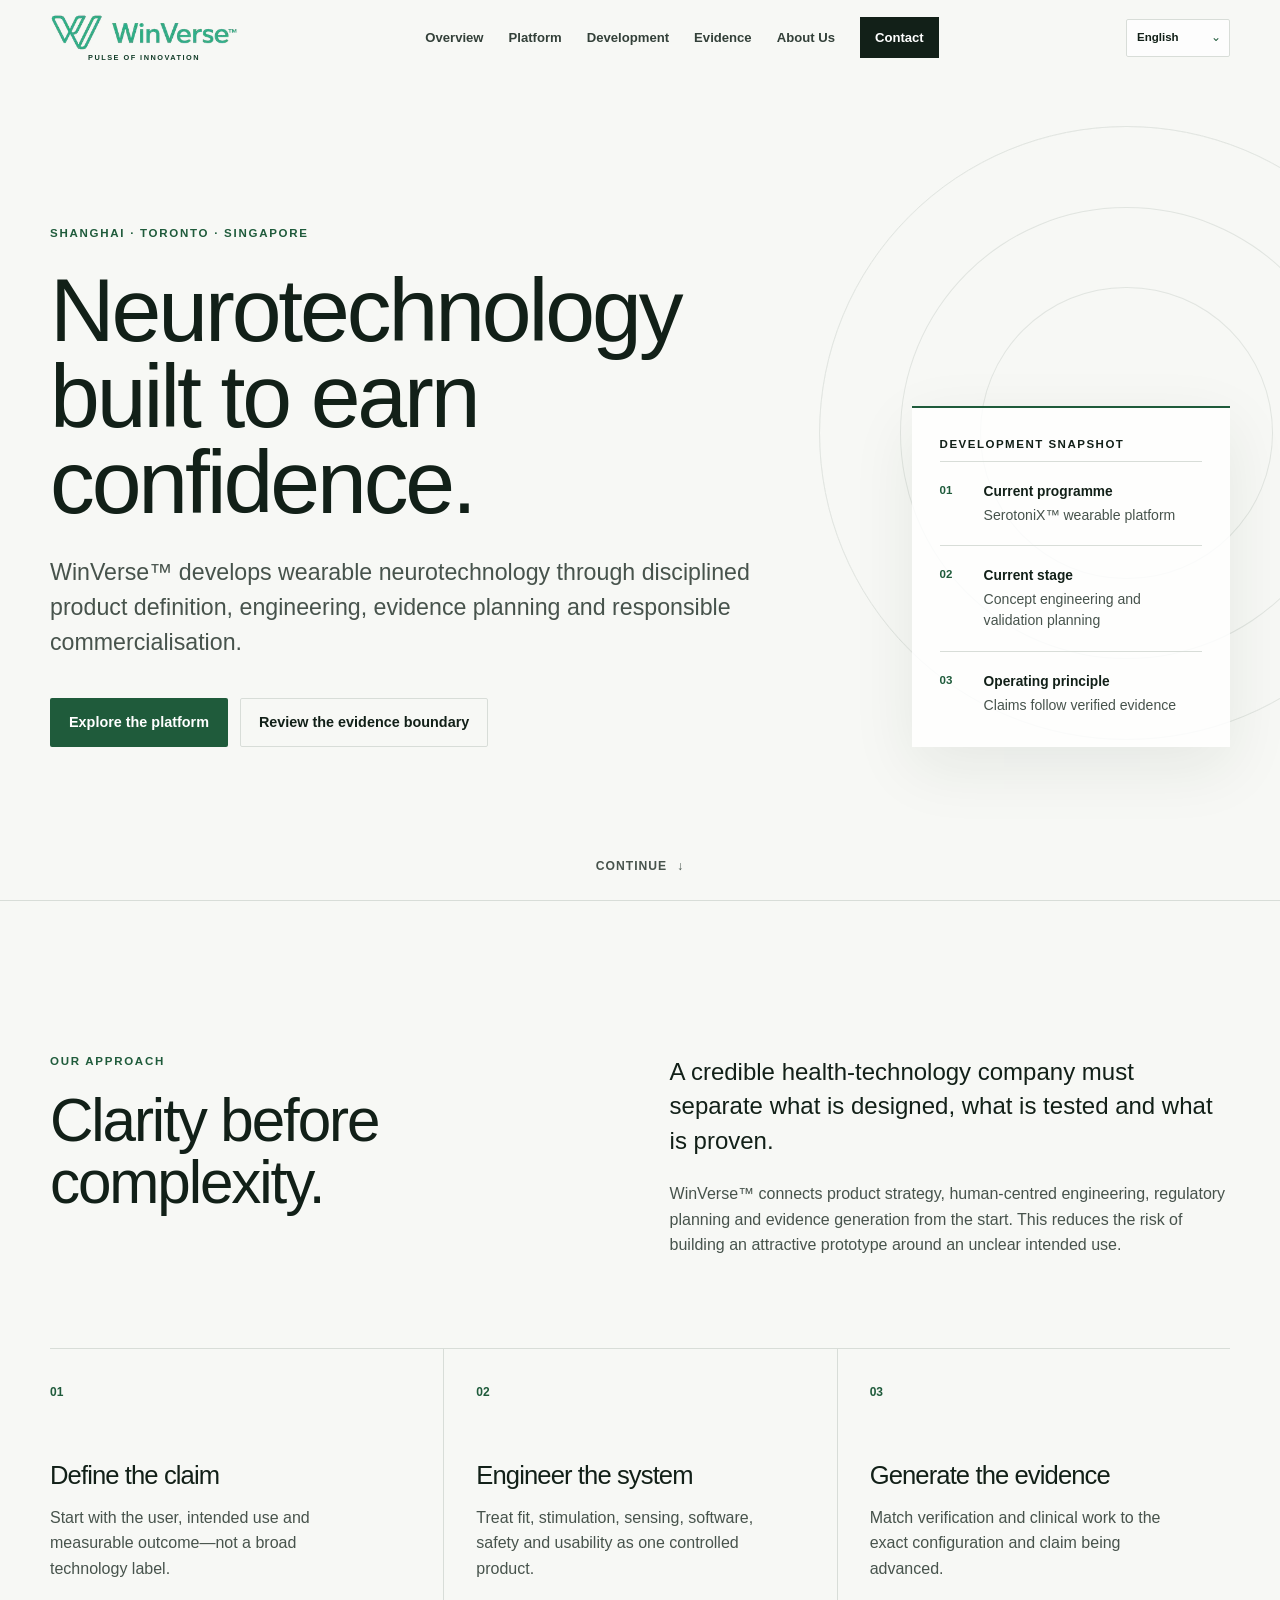
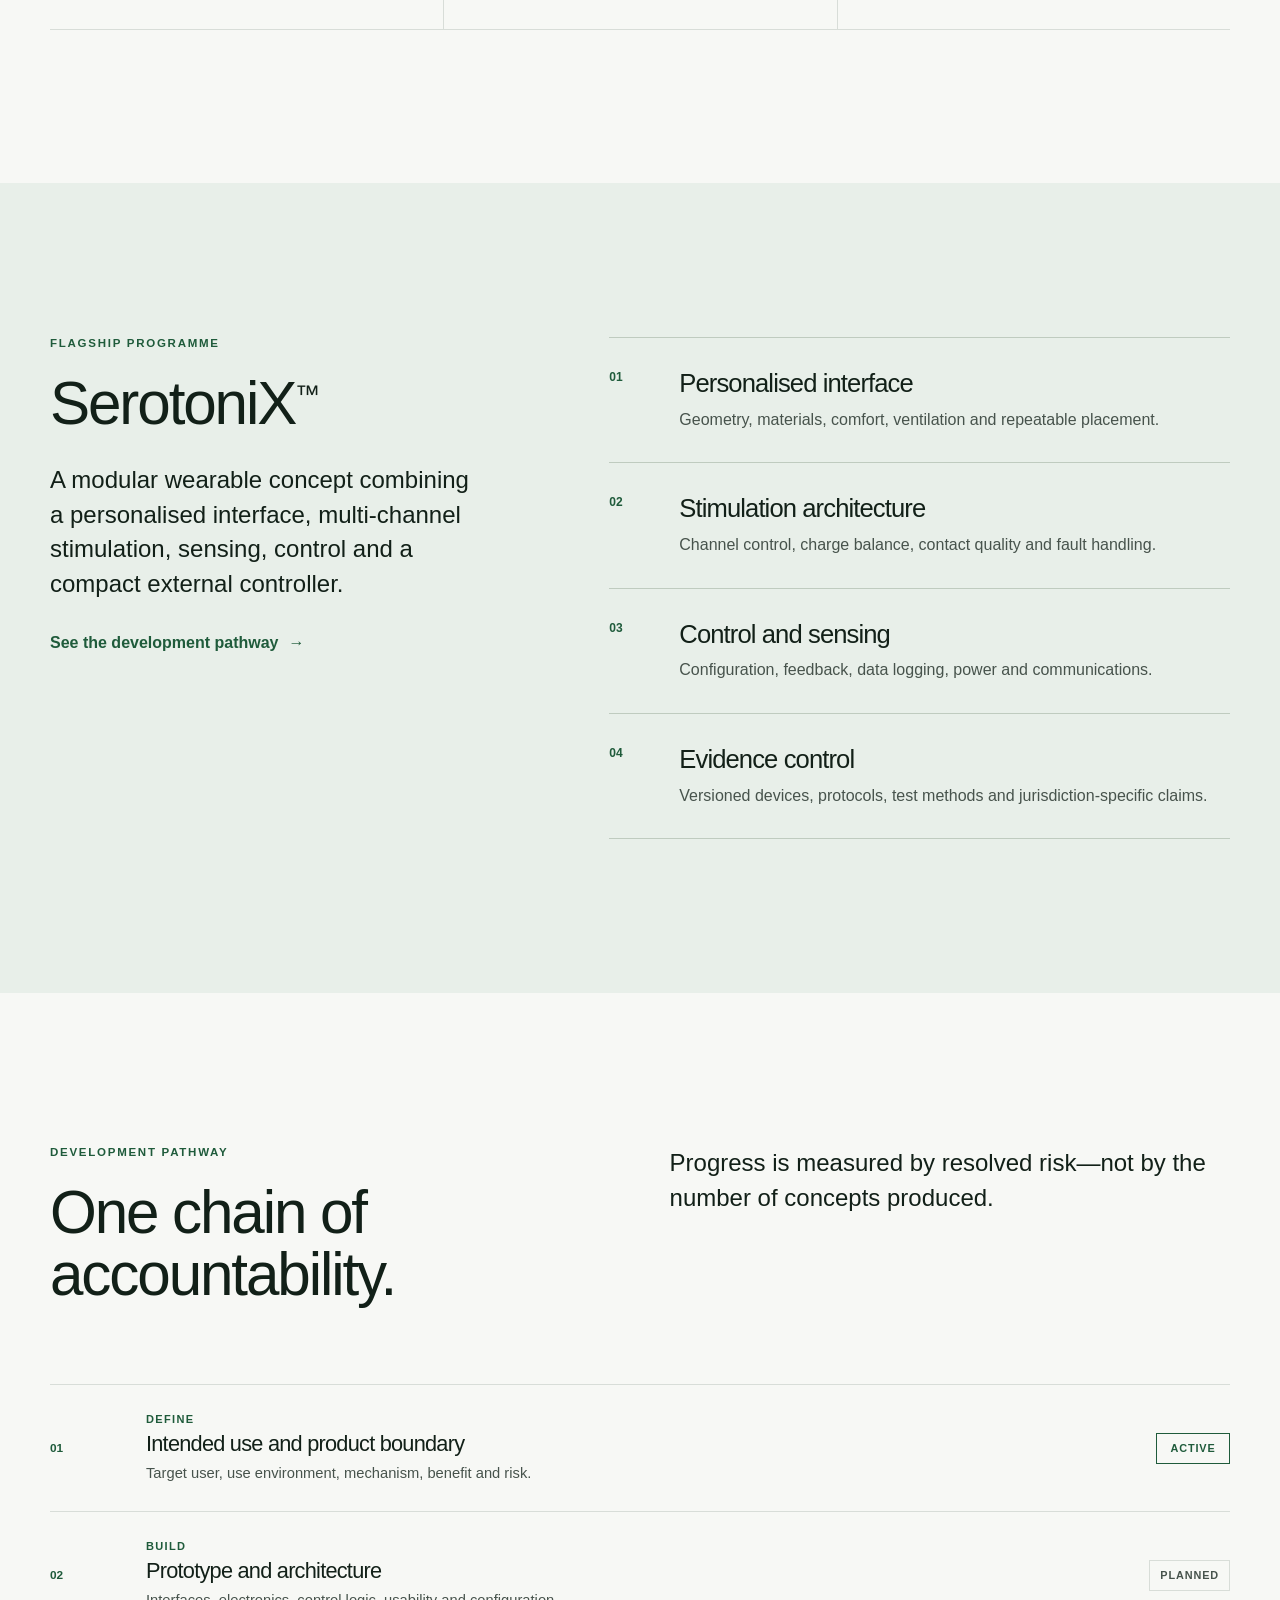
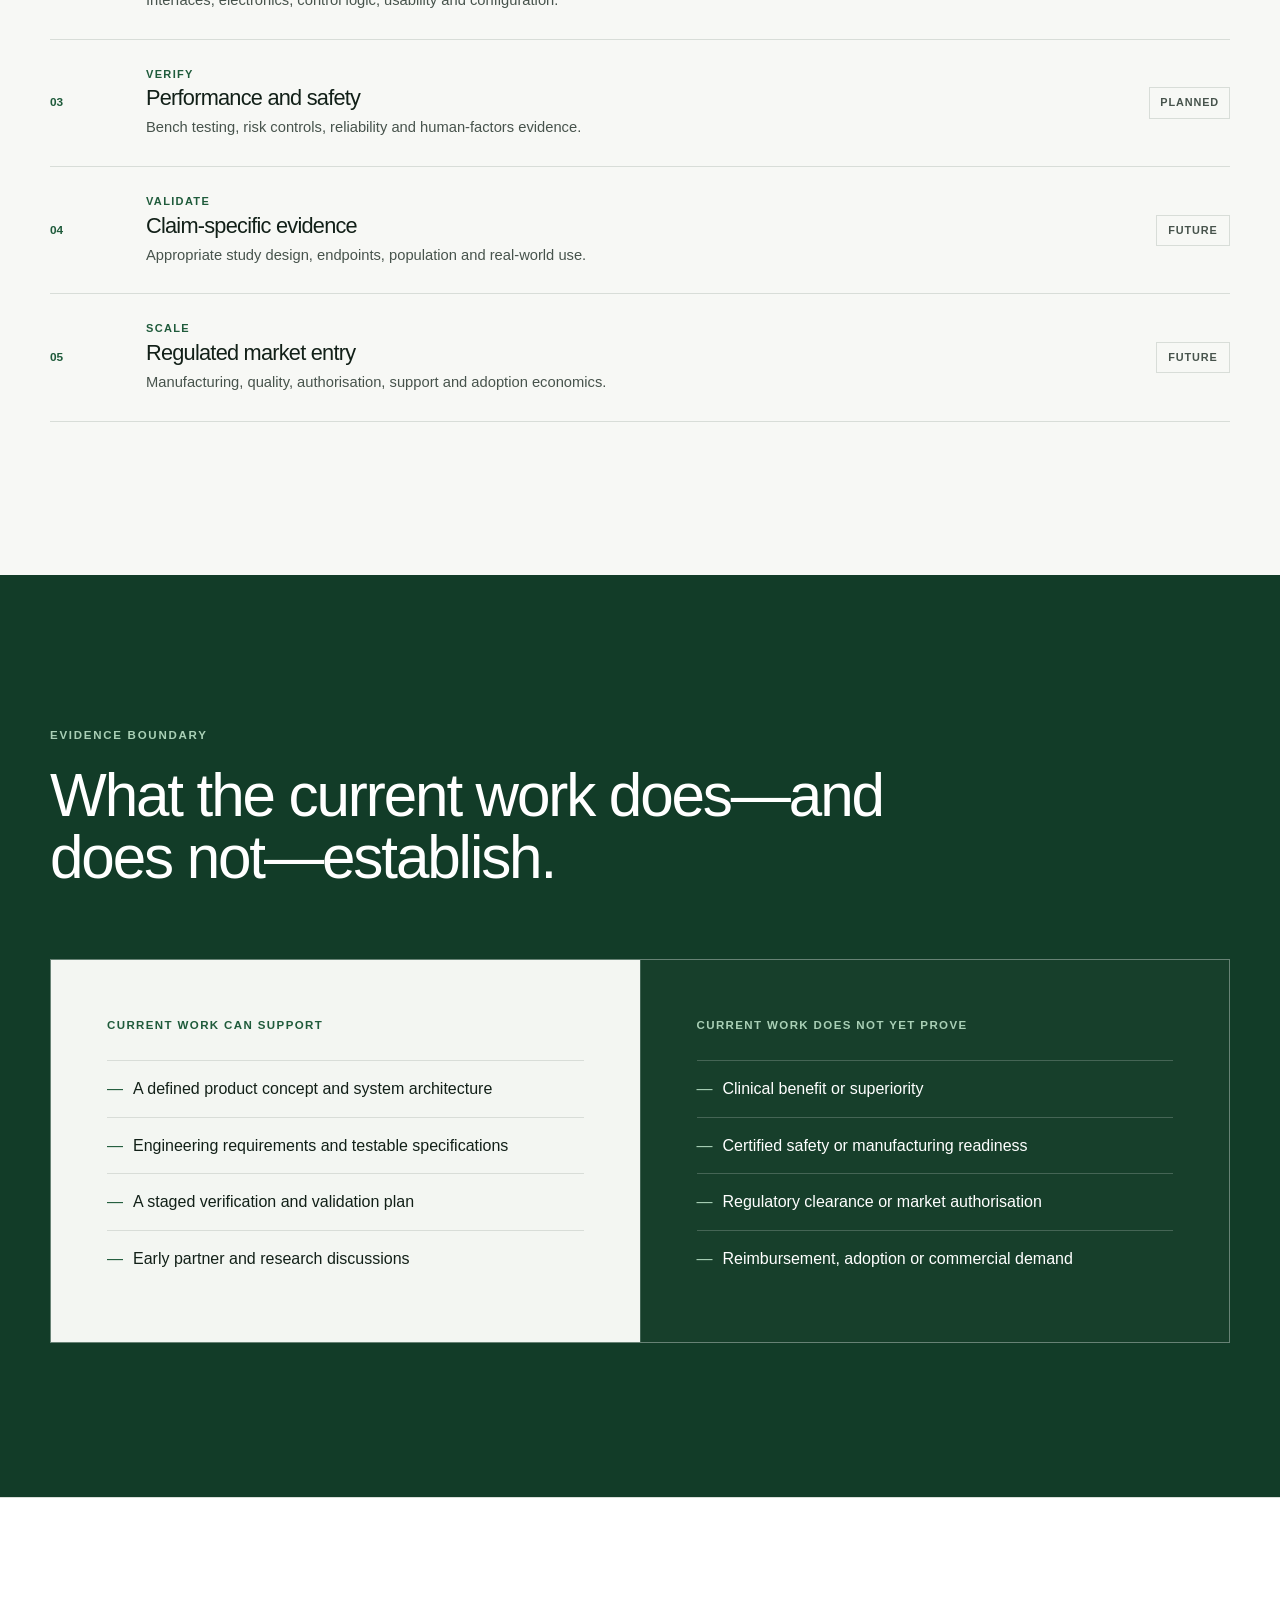
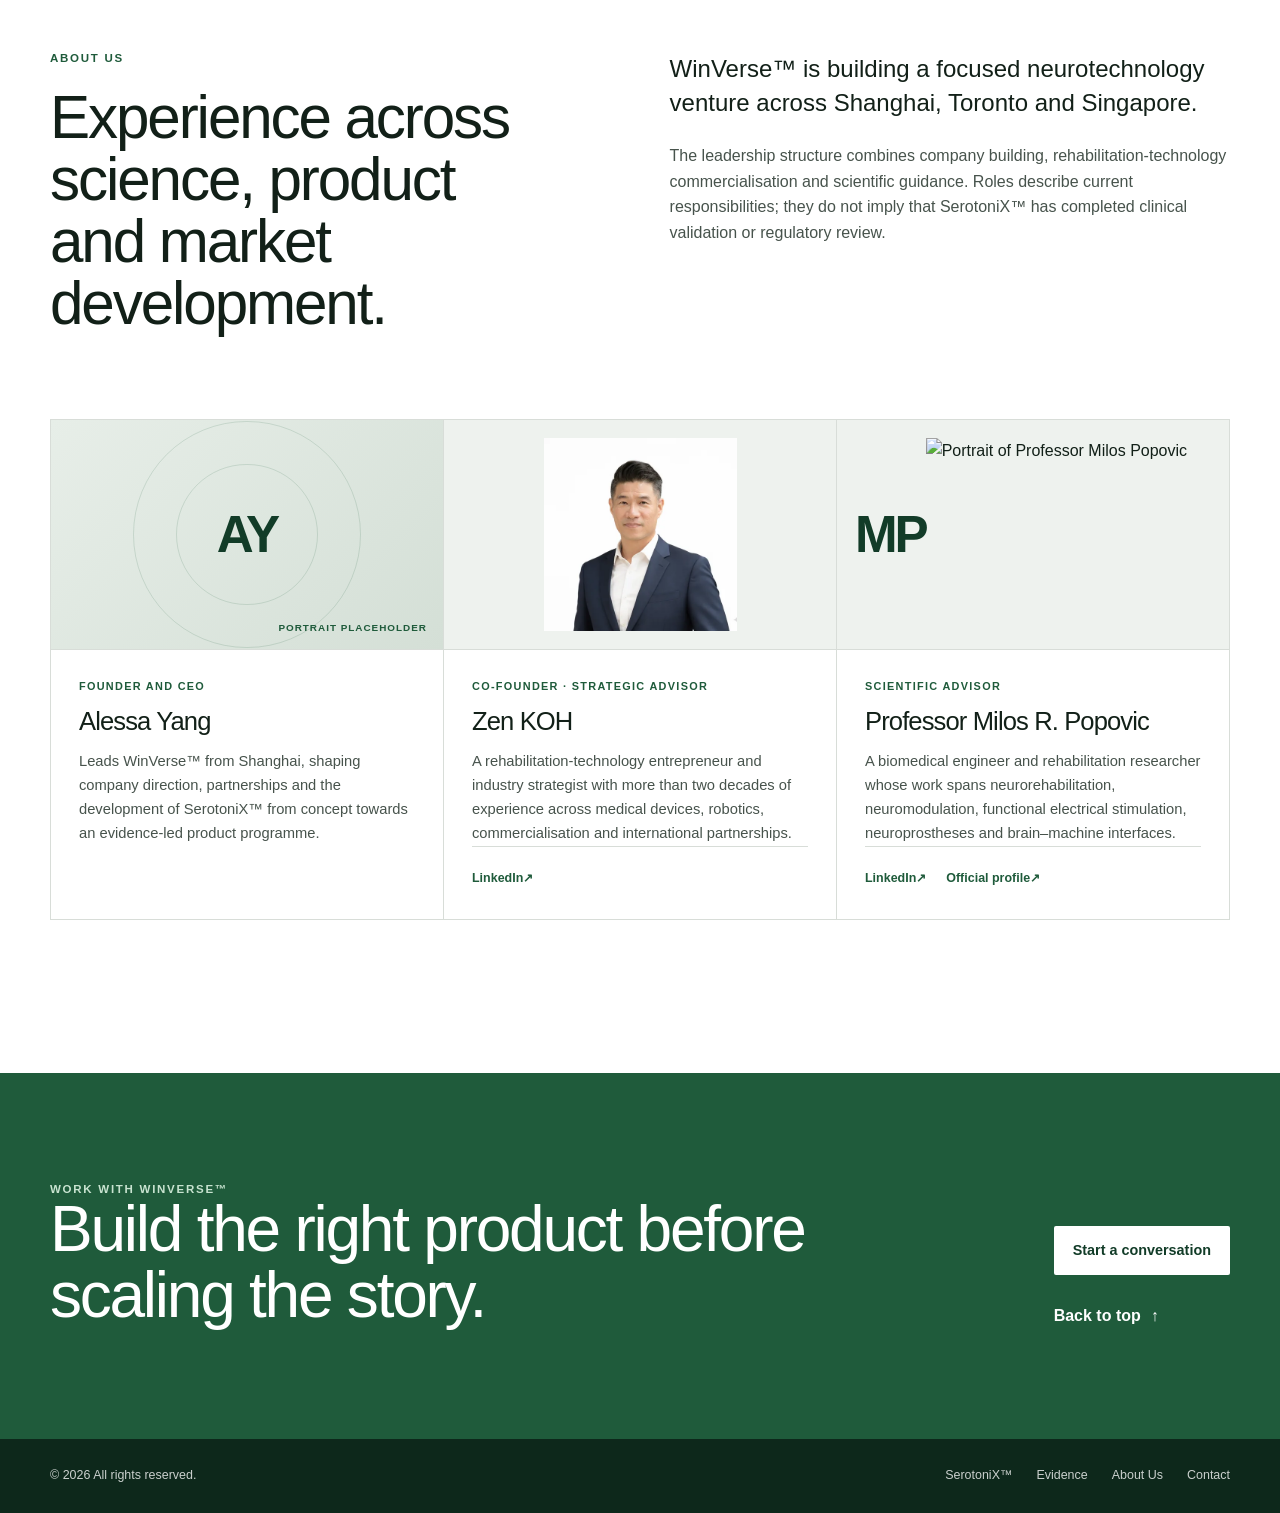
==== index.html @ 120fbe13 "Update WinVerse partnership contact email" ====
<!doctype html>
<html lang="en">
<head>
  <meta charset="utf-8">
  <meta name="viewport" content="width=device-width, initial-scale=1, viewport-fit=cover">
  <meta name="theme-color" content="#f7f8f5">
  <meta name="description" content="WinVerse™ develops human-centred neurotechnology through disciplined product definition, engineering and evidence planning.">
  <meta property="og:title" content="WinVerse™ — Human-centred neurotechnology">
  <meta property="og:description" content="A disciplined development platform for wearable neurotechnology, personalised interfaces and evidence-led commercialisation.">
  <meta property="og:type" content="website">
  <title>WinVerse™ — Human-centred neurotechnology</title>
  <link rel="stylesheet" href="styles.css">
  <script defer src="script.js"></script>
</head>
<body>
  <a class="skip-link" href="#main">Skip to content</a>

  <header class="site-header" data-header>
    <div class="shell header-inner">
      <a class="brand" href="#top" aria-label="WinVerse home">
        <img class="brand-logo" src="assets/winverse-logo.webp" width="900" height="186" alt="WinVerse™">
      </a>

      <button class="menu-button" type="button" aria-expanded="false" aria-controls="site-nav" data-menu-button>
        <span>Menu</span>
        <span class="menu-icon" aria-hidden="true"><i></i><i></i></span>
      </button>

      <nav class="site-nav" id="site-nav" aria-label="Primary navigation" data-nav>
        <a href="#overview">Overview</a>
        <a href="#platform">Platform</a>
        <a href="#development">Development</a>
        <a href="#evidence">Evidence</a>
        <a href="#about">About Us</a>
        <a class="nav-cta" href="#contact">Contact</a>
      </nav>
    </div>
  </header>

  <main id="main">
    <section class="hero" id="top">
      <div class="shell hero-grid">
        <div class="hero-copy reveal">
          <p class="eyebrow">Shanghai · Toronto · Singapore</p>
          <h1>Neurotechnology built to earn confidence.</h1>
          <p class="hero-lede">WinVerse™ develops wearable neurotechnology through disciplined product definition, engineering, evidence planning and responsible commercialisation.</p>
          <div class="hero-actions">
            <a class="button button-primary" href="#platform">Explore the platform</a>
            <a class="button button-secondary" href="#evidence">Review the evidence boundary</a>
          </div>
        </div>

        <aside class="hero-panel reveal" aria-label="Development snapshot">
          <p class="panel-label">Development snapshot</p>
          <div class="snapshot-row"><span>01</span><div><strong>Current programme</strong><p>SerotoniX™ wearable platform</p></div></div>
          <div class="snapshot-row"><span>02</span><div><strong>Current stage</strong><p>Concept engineering and validation planning</p></div></div>
          <div class="snapshot-row"><span>03</span><div><strong>Operating principle</strong><p>Claims follow verified evidence</p></div></div>
        </aside>
      </div>
      <a class="scroll-cue" href="#overview" aria-label="Continue to overview">Continue <span aria-hidden="true">↓</span></a>
    </section>

    <section class="section section-rule" id="overview">
      <div class="shell two-column-heading">
        <div class="section-heading reveal"><p class="eyebrow">Our approach</p><h2>Clarity before complexity.</h2></div>
        <div class="section-copy reveal"><p class="lead">A credible health-technology company must separate what is designed, what is tested and what is proven.</p><p>WinVerse™ connects product strategy, human-centred engineering, regulatory planning and evidence generation from the start. This reduces the risk of building an attractive prototype around an unclear intended use.</p></div>
      </div>
      <div class="shell principle-grid">
        <article class="principle-card reveal"><span class="card-number">01</span><h3>Define the claim</h3><p>Start with the user, intended use and measurable outcome—not a broad technology label.</p></article>
        <article class="principle-card reveal"><span class="card-number">02</span><h3>Engineer the system</h3><p>Treat fit, stimulation, sensing, software, safety and usability as one controlled product.</p></article>
        <article class="principle-card reveal"><span class="card-number">03</span><h3>Generate the evidence</h3><p>Match verification and clinical work to the exact configuration and claim being advanced.</p></article>
      </div>
    </section>

    <section class="section section-tint" id="platform">
      <div class="shell platform-layout">
        <div class="section-heading reveal"><p class="eyebrow">Flagship programme</p><h2>SerotoniX<span class="tm">™</span></h2><p class="lead">A modular wearable concept combining a personalised interface, multi-channel stimulation, sensing, control and a compact external controller.</p><a class="text-link" href="#development">See the development pathway <span aria-hidden="true">→</span></a></div>
        <div class="platform-stack">
          <article class="platform-row reveal"><span>01</span><div><h3>Personalised interface</h3><p>Geometry, materials, comfort, ventilation and repeatable placement.</p></div></article>
          <article class="platform-row reveal"><span>02</span><div><h3>Stimulation architecture</h3><p>Channel control, charge balance, contact quality and fault handling.</p></div></article>
          <article class="platform-row reveal"><span>03</span><div><h3>Control and sensing</h3><p>Configuration, feedback, data logging, power and communications.</p></div></article>
          <article class="platform-row reveal"><span>04</span><div><h3>Evidence control</h3><p>Versioned devices, protocols, test methods and jurisdiction-specific claims.</p></div></article>
        </div>
      </div>
    </section>

    <section class="section" id="development">
      <div class="shell">
        <div class="two-column-heading"><div class="section-heading reveal"><p class="eyebrow">Development pathway</p><h2>One chain of accountability.</h2></div><div class="section-copy reveal"><p class="lead">Progress is measured by resolved risk—not by the number of concepts produced.</p></div></div>
        <div class="pathway" role="list" aria-label="Development pathway">
          <article class="pathway-item reveal" role="listitem"><div class="pathway-index">01</div><div><p class="pathway-state">Define</p><h3>Intended use and product boundary</h3><p>Target user, use environment, mechanism, benefit and risk.</p></div><span class="status">Active</span></article>
          <article class="pathway-item reveal" role="listitem"><div class="pathway-index">02</div><div><p class="pathway-state">Build</p><h3>Prototype and architecture</h3><p>Interfaces, electronics, control logic, usability and configuration.</p></div><span class="status status-neutral">Planned</span></article>
          <article class="pathway-item reveal" role="listitem"><div class="pathway-index">03</div><div><p class="pathway-state">Verify</p><h3>Performance and safety</h3><p>Bench testing, risk controls, reliability and human-factors evidence.</p></div><span class="status status-neutral">Planned</span></article>
          <article class="pathway-item reveal" role="listitem"><div class="pathway-index">04</div><div><p class="pathway-state">Validate</p><h3>Claim-specific evidence</h3><p>Appropriate study design, endpoints, population and real-world use.</p></div><span class="status status-neutral">Future</span></article>
          <article class="pathway-item reveal" role="listitem"><div class="pathway-index">05</div><div><p class="pathway-state">Scale</p><h3>Regulated market entry</h3><p>Manufacturing, quality, authorisation, support and adoption economics.</p></div><span class="status status-neutral">Future</span></article>
        </div>
      </div>
    </section>

    <section class="section evidence-section" id="evidence">
      <div class="shell evidence-grid">
        <div class="section-heading reveal"><p class="eyebrow">Evidence boundary</p><h2>What the current work does—and does not—establish.</h2></div>
        <div class="boundary-grid">
          <article class="boundary-card reveal"><p class="boundary-label">Current work can support</p><ul><li>A defined product concept and system architecture</li><li>Engineering requirements and testable specifications</li><li>A staged verification and validation plan</li><li>Early partner and research discussions</li></ul></article>
          <article class="boundary-card boundary-card-dark reveal"><p class="boundary-label">Current work does not yet prove</p><ul><li>Clinical benefit or superiority</li><li>Certified safety or manufacturing readiness</li><li>Regulatory clearance or market authorisation</li><li>Reimbursement, adoption or commercial demand</li></ul></article>
        </div>
      </div>
    </section>

    <section class="section section-rule about-section" id="about">
      <div class="shell">
        <div class="about-intro">
          <div class="section-heading reveal"><p class="eyebrow">About Us</p><h2>Experience across science, product and market development.</h2></div>
          <div class="section-copy reveal"><p class="lead">WinVerse™ is building a focused neurotechnology venture across Shanghai, Toronto and Singapore.</p><p>The leadership structure combines company building, rehabilitation-technology commercialisation and scientific guidance. Roles describe current responsibilities; they do not imply that SerotoniX™ has completed clinical validation or regulatory review.</p></div>
        </div>

        <div class="team-grid" aria-label="WinVerse leadership">
          <article class="team-card reveal"><div class="team-media team-media-placeholder"><span class="team-initials" aria-hidden="true">AY</span><span class="portrait-status">Portrait placeholder</span></div><div class="team-content"><p class="team-role">Founder and CEO</p><h3>Alessa Yang</h3><p>Leads WinVerse™ from Shanghai, shaping company direction, partnerships and the development of SerotoniX™ from concept towards an evidence-led product programme.</p></div></article>

          <article class="team-card reveal"><div class="team-media"><span class="team-initials" aria-hidden="true">ZK</span><img class="team-photo team-photo-zen" src="assets/zen-koh.webp" width="720" height="720" loading="lazy" decoding="async" alt="Portrait of Zen KOH" onerror="this.hidden=true;this.parentElement.classList.add('image-failed')"></div><div class="team-content"><p class="team-role">Co-founder · Strategic Advisor</p><h3>Zen KOH</h3><p>A rehabilitation-technology entrepreneur and industry strategist with more than two decades of experience across medical devices, robotics, commercialisation and international partnerships.</p><div class="profile-links"><a href="https://www.linkedin.com/in/zenkoh/" target="_blank" rel="noopener noreferrer">LinkedIn <span aria-hidden="true">↗</span></a></div></div></article>

          <article class="team-card reveal"><div class="team-media"><span class="team-initials" aria-hidden="true">MP</span><img class="team-photo team-photo-milos" src="https://bme.utoronto.ca/wp-content/uploads/2023/07/Milos-Popovic-director-e1688497582502.png" loading="lazy" decoding="async" alt="Portrait of Professor Milos Popovic" onerror="this.hidden=true;this.parentElement.classList.add('image-failed')"></div><div class="team-content"><p class="team-role">Scientific Advisor</p><h3>Professor Milos R. Popovic</h3><p>A biomedical engineer and rehabilitation researcher whose work spans neurorehabilitation, neuromodulation, functional electrical stimulation, neuroprostheses and brain–machine interfaces.</p><div class="profile-links"><a href="https://www.linkedin.com/in/milos-r-popovic-07499139/" target="_blank" rel="noopener noreferrer">LinkedIn <span aria-hidden="true">↗</span></a><a href="https://kite-uhn.com/scientist/milos-popovic" target="_blank" rel="noopener noreferrer">Official profile <span aria-hidden="true">↗</span></a></div></div></article>
        </div>
      </div>
    </section>

    <section class="contact-section" id="contact"><div class="shell contact-inner reveal"><div><p class="eyebrow">Work with WinVerse™</p><h2>Build the right product before scaling the story.</h2></div><div class="contact-actions"><a class="button button-light" href="mailto:winverse.ai@gmail.com">Start a conversation</a><a class="text-link text-link-light" href="#top">Back to top <span aria-hidden="true">↑</span></a></div></div></section>
  </main>

  <footer class="site-footer"><div class="shell footer-inner"><p>© <span data-year></span> WinVerse™. All rights reserved.</p><nav aria-label="Footer navigation"><a href="#platform">SerotoniX™</a><a href="#evidence">Evidence</a><a href="#about">About Us</a><a href="#contact">Contact</a></nav></div></footer>
</body>
</html>
---- styles.css ----
@layer reset, base, components, layout, responsive;

@layer reset {
  *, *::before, *::after { box-sizing: border-box; }
  html { scroll-behavior: smooth; }
  body, h1, h2, h3, p, ul { margin: 0; }
  ul { padding: 0; }
  button, a { font: inherit; }
  button { border: 0; }
  img { display: block; max-width: 100%; }
}

@layer base {
  :root { --ink:#122018; --ink-soft:#47534c; --green:#1f5b3b; --green-dark:#123c28; --green-pale:#e8efe9; --paper:#f7f8f5; --white:#fff; --line:#d8ddd8; --line-dark:rgba(255,255,255,.2); --shell:1180px; --header-height:76px; --radius:2px; --shadow:0 20px 60px rgba(20,45,30,.08); }
  html { scroll-padding-top: calc(var(--header-height) + 20px); }
  body { min-width:320px; background:var(--paper); color:var(--ink); font-family:Inter,Aptos,"Helvetica Neue",Arial,sans-serif; font-size:16px; line-height:1.6; text-rendering:optimizeLegibility; -webkit-font-smoothing:antialiased; }
  a { color:inherit; text-decoration:none; }
  h1,h2,h3 { letter-spacing:-.035em; font-weight:520; }
  h1 { max-width:900px; font-size:clamp(3rem,7vw,6.8rem); line-height:.96; }
  h2 { font-size:clamp(2.25rem,4.7vw,4.8rem); line-height:1.03; }
  h3 { font-size:clamp(1.2rem,2vw,1.65rem); line-height:1.2; }
  p { color:var(--ink-soft); }
  ::selection { background:var(--green); color:var(--white); }
}

@layer components {
  .shell { width:min(calc(100% - 48px),var(--shell)); margin-inline:auto; }
  .tm { font-size:.42em; vertical-align:super; letter-spacing:0; }
  .eyebrow { color:var(--green); font-size:.72rem; font-weight:700; letter-spacing:.15em; line-height:1.2; text-transform:uppercase; }
  .lead { color:var(--ink); font-size:clamp(1.15rem,2vw,1.5rem); line-height:1.45; }
  .skip-link { position:fixed; z-index:1000; top:10px; left:10px; transform:translateY(-150%); padding:10px 14px; background:var(--ink); color:var(--white); }
  .skip-link:focus { transform:translateY(0); }
  .button { display:inline-flex; min-height:48px; align-items:center; justify-content:center; padding:12px 18px; border:1px solid transparent; border-radius:var(--radius); font-size:.9rem; font-weight:700; transition:transform 180ms ease,background-color 180ms ease,border-color 180ms ease; }
  .button:hover { transform:translateY(-2px); }
  .button:focus-visible,.text-link:focus-visible,.site-nav a:focus-visible,.brand:focus-visible,.scroll-cue:focus-visible,.profile-links a:focus-visible { outline:3px solid #89b89b; outline-offset:4px; }
  .button-primary { background:var(--green); color:var(--white); }
  .button-primary:hover { background:var(--green-dark); }
  .button-secondary { border-color:var(--line); background:transparent; color:var(--ink); }
  .button-secondary:hover { border-color:var(--ink); }
  .button-light { background:var(--white); color:var(--green-dark); }
  .button-light:hover { background:var(--green-pale); }
  .text-link { display:inline-flex; align-items:center; gap:10px; margin-top:28px; color:var(--green); font-weight:700; }
  .text-link span { transition:transform 180ms ease; }
  .text-link:hover span { transform:translateX(5px); }
  .text-link-light { color:var(--white); }
  .reveal { opacity:0; transform:translateY(18px); transition:opacity 650ms ease,transform 650ms ease; }
  .reveal.is-visible { opacity:1; transform:translateY(0); }
}

@layer layout {
  .site-header { position:fixed; z-index:100; inset:0 0 auto; height:var(--header-height); border-bottom:1px solid transparent; background:rgba(247,248,245,.92); backdrop-filter:blur(16px); transition:border-color 180ms ease,box-shadow 180ms ease; }
  .site-header.is-scrolled { border-color:var(--line); box-shadow:0 8px 24px rgba(18,32,24,.04); }
  .header-inner { height:100%; display:flex; align-items:center; justify-content:space-between; gap:28px; }
  .brand { display:inline-flex; flex:0 0 auto; align-items:center; min-width:0; }
  .brand-logo { width:clamp(148px,15vw,188px); height:auto; object-fit:contain; }
  .site-nav { display:flex; align-items:center; gap:25px; font-size:.82rem; font-weight:650; }
  .site-nav a { position:relative; color:#334039; }
  .site-nav a:not(.nav-cta)::after { content:""; position:absolute; right:0; bottom:-8px; left:0; height:1px; background:var(--green); transform:scaleX(0); transform-origin:left; transition:transform 180ms ease; }
  .site-nav a:hover::after,.site-nav a.is-active::after { transform:scaleX(1); }
  .nav-cta { padding:10px 15px; background:var(--ink); color:var(--white)!important; }
  .menu-button { display:none; background:transparent; color:var(--ink); }

  .hero { position:relative; display:grid; min-height:100svh; padding:calc(var(--header-height) + 72px) 0 74px; align-items:center; overflow:hidden; }
  .hero::before { content:""; position:absolute; top:14%; right:-12vw; width:min(48vw,720px); aspect-ratio:1; border:1px solid var(--line); border-radius:50%; box-shadow:inset 0 0 0 80px var(--paper),inset 0 0 0 81px var(--line),inset 0 0 0 160px var(--paper),inset 0 0 0 161px var(--line); opacity:.7; pointer-events:none; }
  .hero-grid { position:relative; z-index:1; display:grid; grid-template-columns:minmax(0,1.55fr) minmax(310px,.65fr); gap:clamp(60px,8vw,120px); align-items:end; }
  .hero-copy .eyebrow { margin-bottom:26px; }
  .hero-lede { max-width:700px; margin-top:30px; font-size:clamp(1.15rem,2vw,1.45rem); line-height:1.5; }
  .hero-actions { display:flex; flex-wrap:wrap; gap:12px; margin-top:38px; }
  .hero-panel { border-top:2px solid var(--green); background:rgba(255,255,255,.82); padding:27px 28px 12px; box-shadow:var(--shadow); }
  .panel-label { margin-bottom:8px; color:var(--ink); font-size:.72rem; font-weight:750; letter-spacing:.13em; text-transform:uppercase; }
  .snapshot-row { display:grid; grid-template-columns:32px 1fr; gap:12px; padding:19px 0; border-top:1px solid var(--line); }
  .snapshot-row>span { color:var(--green); font-size:.72rem; font-weight:800; }
  .snapshot-row strong { display:block; margin-bottom:2px; font-size:.86rem; }
  .snapshot-row p { font-size:.88rem; line-height:1.5; }
  .scroll-cue { position:absolute; z-index:2; bottom:24px; left:50%; display:flex; gap:10px; transform:translateX(-50%); color:var(--ink-soft); font-size:.76rem; font-weight:700; letter-spacing:.08em; text-transform:uppercase; }

  .section { padding:clamp(92px,12vw,160px) 0; }
  .section-rule { border-top:1px solid var(--line); }
  .section-tint { background:var(--green-pale); }
  .two-column-heading,.about-intro { display:grid; grid-template-columns:minmax(0,.9fr) minmax(360px,1fr); gap:clamp(60px,9vw,150px); align-items:start; }
  .section-heading .eyebrow { margin-bottom:22px; }
  .section-copy { max-width:650px; }
  .section-copy>*+* { margin-top:22px; }
  .principle-grid { display:grid; grid-template-columns:repeat(3,1fr); margin-top:90px; border-top:1px solid var(--line); border-bottom:1px solid var(--line); }
  .principle-card { min-height:280px; padding:34px 32px 36px 0; }
  .principle-card+.principle-card { border-left:1px solid var(--line); padding-left:32px; }
  .card-number { display:block; margin-bottom:58px; color:var(--green); font-size:.75rem; font-weight:800; }
  .principle-card h3 { margin-bottom:14px; }
  .principle-card p { max-width:320px; }
  .platform-layout { display:grid; grid-template-columns:minmax(0,.82fr) minmax(420px,1.18fr); gap:clamp(70px,10vw,150px); align-items:start; }
  .platform-layout .section-heading { position:sticky; top:calc(var(--header-height) + 42px); }
  .platform-layout .lead { margin-top:28px; }
  .platform-stack { border-top:1px solid #bfcbbf; }
  .platform-row { display:grid; grid-template-columns:52px 1fr; gap:18px; padding:30px 0; border-bottom:1px solid #bfcbbf; }
  .platform-row>span { color:var(--green); font-size:.75rem; font-weight:800; }
  .platform-row h3 { margin-bottom:8px; }
  .pathway { margin-top:78px; border-top:1px solid var(--line); }
  .pathway-item { display:grid; grid-template-columns:70px minmax(0,1fr) auto; gap:26px; align-items:center; padding:26px 0; border-bottom:1px solid var(--line); }
  .pathway-index { color:var(--green); font-size:.74rem; font-weight:800; }
  .pathway-state { margin-bottom:2px; color:var(--green); font-size:.69rem; font-weight:800; letter-spacing:.12em; text-transform:uppercase; }
  .pathway-item h3 { margin-bottom:5px; font-size:clamp(1.1rem,1.7vw,1.42rem); }
  .pathway-item p:last-child { font-size:.92rem; }
  .status { min-width:74px; padding:6px 10px; border:1px solid var(--green); color:var(--green); font-size:.68rem; font-weight:800; letter-spacing:.08em; text-align:center; text-transform:uppercase; }
  .status-neutral { border-color:var(--line); color:var(--ink-soft); }
  .evidence-section { background:var(--green-dark); color:var(--white); }
  .evidence-section .eyebrow { color:#a9d0b6; }
  .evidence-section h2 { color:var(--white); }
  .evidence-grid { display:grid; gap:70px; }
  .evidence-grid .section-heading { max-width:880px; }
  .boundary-grid { display:grid; grid-template-columns:1fr 1fr; gap:1px; background:var(--line-dark); border:1px solid var(--line-dark); }
  .boundary-card { padding:clamp(30px,5vw,56px); background:#f3f6f2; }
  .boundary-card-dark { background:#173f2b; }
  .boundary-label { margin-bottom:26px; color:var(--green); font-size:.72rem; font-weight:800; letter-spacing:.12em; text-transform:uppercase; }
  .boundary-card-dark .boundary-label { color:#a9d0b6; }
  .boundary-card ul { list-style:none; }
  .boundary-card li { position:relative; padding:15px 0 15px 26px; border-top:1px solid var(--line); color:var(--ink); }
  .boundary-card-dark li { border-color:var(--line-dark); color:var(--white); }
  .boundary-card li::before { content:"—"; position:absolute; left:0; color:var(--green); }
  .boundary-card-dark li::before { color:#a9d0b6; }

  .about-section { background:var(--white); }
  .team-grid { display:grid; grid-template-columns:repeat(3,minmax(0,1fr)); gap:1px; margin-top:84px; border:1px solid var(--line); background:var(--line); }
  .team-card { display:flex; min-width:0; flex-direction:column; background:var(--white); overflow:hidden; }
  .team-media { position:relative; display:flex; height:clamp(190px,18vw,230px); align-items:center; justify-content:center; padding:18px; overflow:hidden; background:#eef2ee; border-bottom:1px solid var(--line); }
  .team-photo { width:100%; height:100%; object-fit:contain; object-position:center; }
  .team-photo-milos { max-width:86%; }
  .team-initials { display:none; color:var(--green-dark); font-size:clamp(2rem,4vw,4.2rem); font-weight:650; letter-spacing:-.06em; }
  .team-media-placeholder .team-initials,.team-media.image-failed .team-initials { display:block; }
  .team-media-placeholder { background:linear-gradient(135deg,#e7eee8 0%,#d4dfd6 100%); }
  .team-media-placeholder::before,.team-media-placeholder::after { content:""; position:absolute; border:1px solid rgba(31,91,59,.14); border-radius:50%; }
  .team-media-placeholder::before { width:58%; aspect-ratio:1; }
  .team-media-placeholder::after { width:36%; aspect-ratio:1; }
  .team-media-placeholder .team-initials { position:relative; z-index:1; }
  .portrait-status { position:absolute; right:16px; bottom:13px; color:var(--green); font-size:.62rem; font-weight:750; letter-spacing:.1em; text-transform:uppercase; }
  .team-content { display:flex; min-height:0; flex:1; flex-direction:column; padding:28px 28px 30px; }
  .team-role { margin-bottom:10px; color:var(--green); font-size:.68rem; font-weight:800; letter-spacing:.12em; text-transform:uppercase; }
  .team-content h3 { margin-bottom:14px; }
  .team-content>p:last-of-type { font-size:.92rem; line-height:1.62; }
  .profile-links { display:flex; flex-wrap:wrap; gap:12px 20px; margin-top:auto; padding-top:22px; border-top:1px solid var(--line); }
  .profile-links a { color:var(--green); font-size:.78rem; font-weight:750; }
  .profile-links a:hover { text-decoration:underline; text-underline-offset:4px; }
  .contact-section { padding:clamp(74px,9vw,110px) 0; background:var(--green); color:var(--white); }
  .contact-section .eyebrow { color:#c8e3d0; }
  .contact-section h2 { max-width:800px; color:var(--white); font-size:clamp(2.25rem,5vw,5rem); }
  .contact-inner { display:flex; justify-content:space-between; gap:60px; align-items:end; }
  .contact-actions { display:flex; min-width:max-content; flex-direction:column; align-items:flex-start; }
  .site-footer { padding:27px 0; background:#0d281b; }
  .footer-inner { display:flex; justify-content:space-between; gap:30px; color:rgba(255,255,255,.78); font-size:.78rem; }
  .footer-inner p { color:inherit; }
  .footer-inner nav { display:flex; gap:24px; }
  .footer-inner a:hover { color:var(--white); }
}

@layer responsive {
  @media (max-width:1040px) { .site-nav{gap:18px}.brand-logo{width:166px}.team-content{padding:26px 24px 28px} }
  @media (max-width:940px) {
    :root { --header-height:70px; }
    .shell { width:min(calc(100% - 36px),var(--shell)); }
    .brand-logo { width:158px; }
    .menu-button { display:inline-flex; align-items:center; gap:10px; padding:10px 0 10px 12px; font-size:.78rem; font-weight:700; }
    .menu-icon { display:grid; gap:5px; width:20px; }
    .menu-icon i { display:block; height:1px; background:currentColor; transition:transform 180ms ease; }
    .menu-button[aria-expanded="true"] .menu-icon i:first-child { transform:translateY(3px) rotate(45deg); }
    .menu-button[aria-expanded="true"] .menu-icon i:last-child { transform:translateY(-3px) rotate(-45deg); }
    .site-nav { position:fixed; inset:var(--header-height) 0 auto; display:grid; gap:0; padding:12px 18px 22px; border-bottom:1px solid var(--line); background:var(--paper); box-shadow:0 18px 40px rgba(18,32,24,.08); transform:translateY(-130%); opacity:0; visibility:hidden; transition:transform 220ms ease,opacity 220ms ease,visibility 220ms ease; }
    .site-nav.is-open { transform:translateY(0); opacity:1; visibility:visible; }
    .site-nav a { padding:14px 6px; border-bottom:1px solid var(--line); }
    .site-nav a::after { display:none; }
    .site-nav .nav-cta { margin-top:12px; padding:13px 14px; border:0; text-align:center; }
    .hero { min-height:auto; padding-top:calc(var(--header-height) + 80px); }
    .hero::before { top:32%; right:-26vw; width:72vw; }
    .hero-grid { grid-template-columns:1fr; gap:58px; }
    .hero-panel { max-width:600px; }
    .scroll-cue { display:none; }
    .two-column-heading,.about-intro,.platform-layout { grid-template-columns:1fr; gap:50px; }
    .platform-layout .section-heading { position:static; }
    .principle-grid { grid-template-columns:1fr; margin-top:60px; }
    .principle-card { min-height:auto; padding:28px 0; }
    .principle-card+.principle-card { border-top:1px solid var(--line); border-left:0; padding-left:0; }
    .card-number { margin-bottom:30px; }
    .team-grid { grid-template-columns:repeat(2,minmax(0,1fr)); }
    .team-media { height:220px; }
    .contact-inner { align-items:flex-start; flex-direction:column; }
  }
  @media (max-width:680px) {
    .shell { width:min(calc(100% - 28px),var(--shell)); }
    h1 { font-size:clamp(2.75rem,15vw,4.5rem); }
    h2 { font-size:clamp(2rem,11vw,3.3rem); }
    .brand-logo { width:145px; }
    .hero { padding-top:calc(var(--header-height) + 52px); padding-bottom:62px; }
    .hero-copy .eyebrow { margin-bottom:20px; }
    .hero-lede { margin-top:24px; }
    .hero-actions { align-items:stretch; flex-direction:column; }
    .button { width:100%; }
    .hero-panel { padding:24px 20px 8px; }
    .section { padding:78px 0; }
    .platform-layout { gap:56px; }
    .platform-row { grid-template-columns:38px 1fr; padding:24px 0; }
    .pathway { margin-top:52px; }
    .pathway-item { grid-template-columns:36px 1fr; gap:14px; align-items:start; }
    .pathway-item .status { grid-column:2; justify-self:start; margin-top:4px; }
    .boundary-grid { grid-template-columns:1fr; }
    .boundary-card { padding:30px 22px; }
    .team-grid { grid-template-columns:1fr; margin-top:54px; }
    .team-media { height:210px; padding:16px; }
    .team-content { padding:25px 22px 28px; }
    .contact-actions { width:100%; min-width:0; }
    .footer-inner { align-items:flex-start; flex-direction:column; }
    .footer-inner nav { flex-wrap:wrap; }
  }
  @media (prefers-reduced-motion:reduce) { html{scroll-behavior:auto}*,*::before,*::after{scroll-behavior:auto!important;transition-duration:.01ms!important;animation-duration:.01ms!important}.reveal{opacity:1;transform:none} }
}
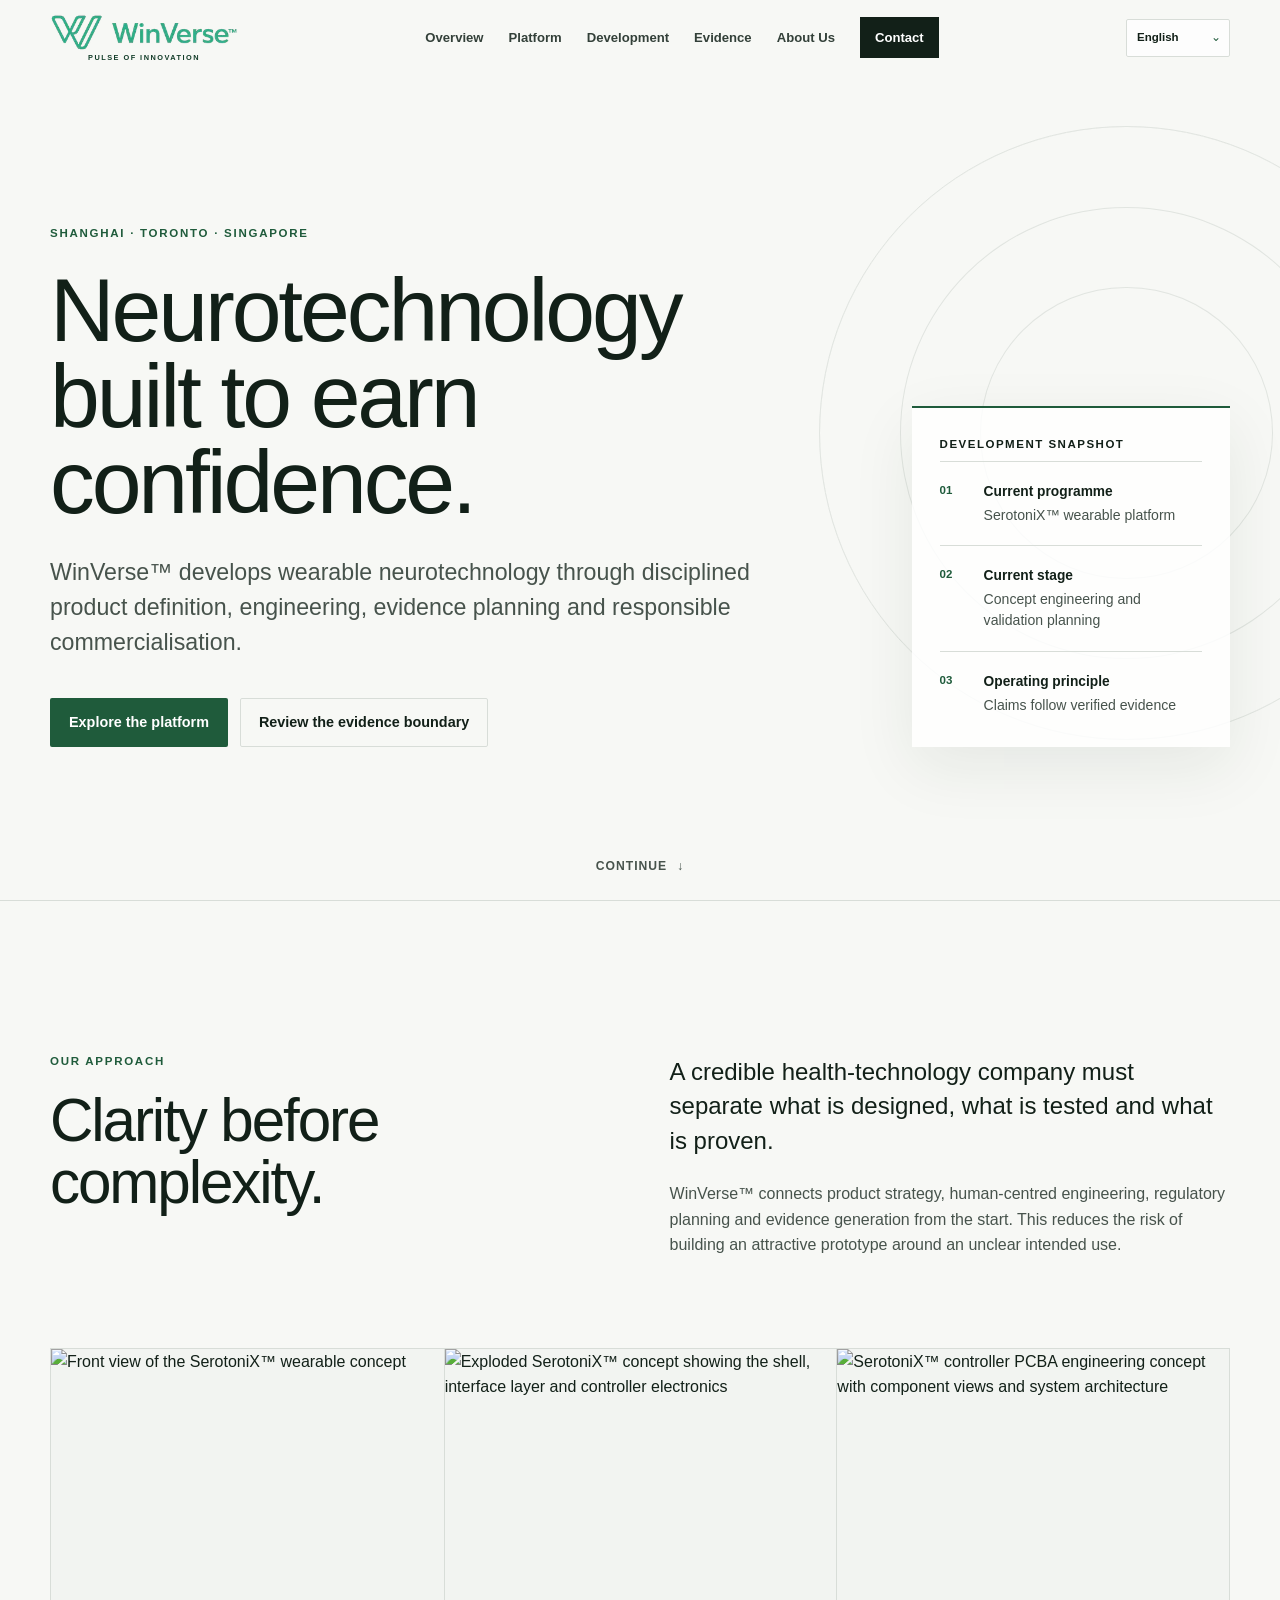
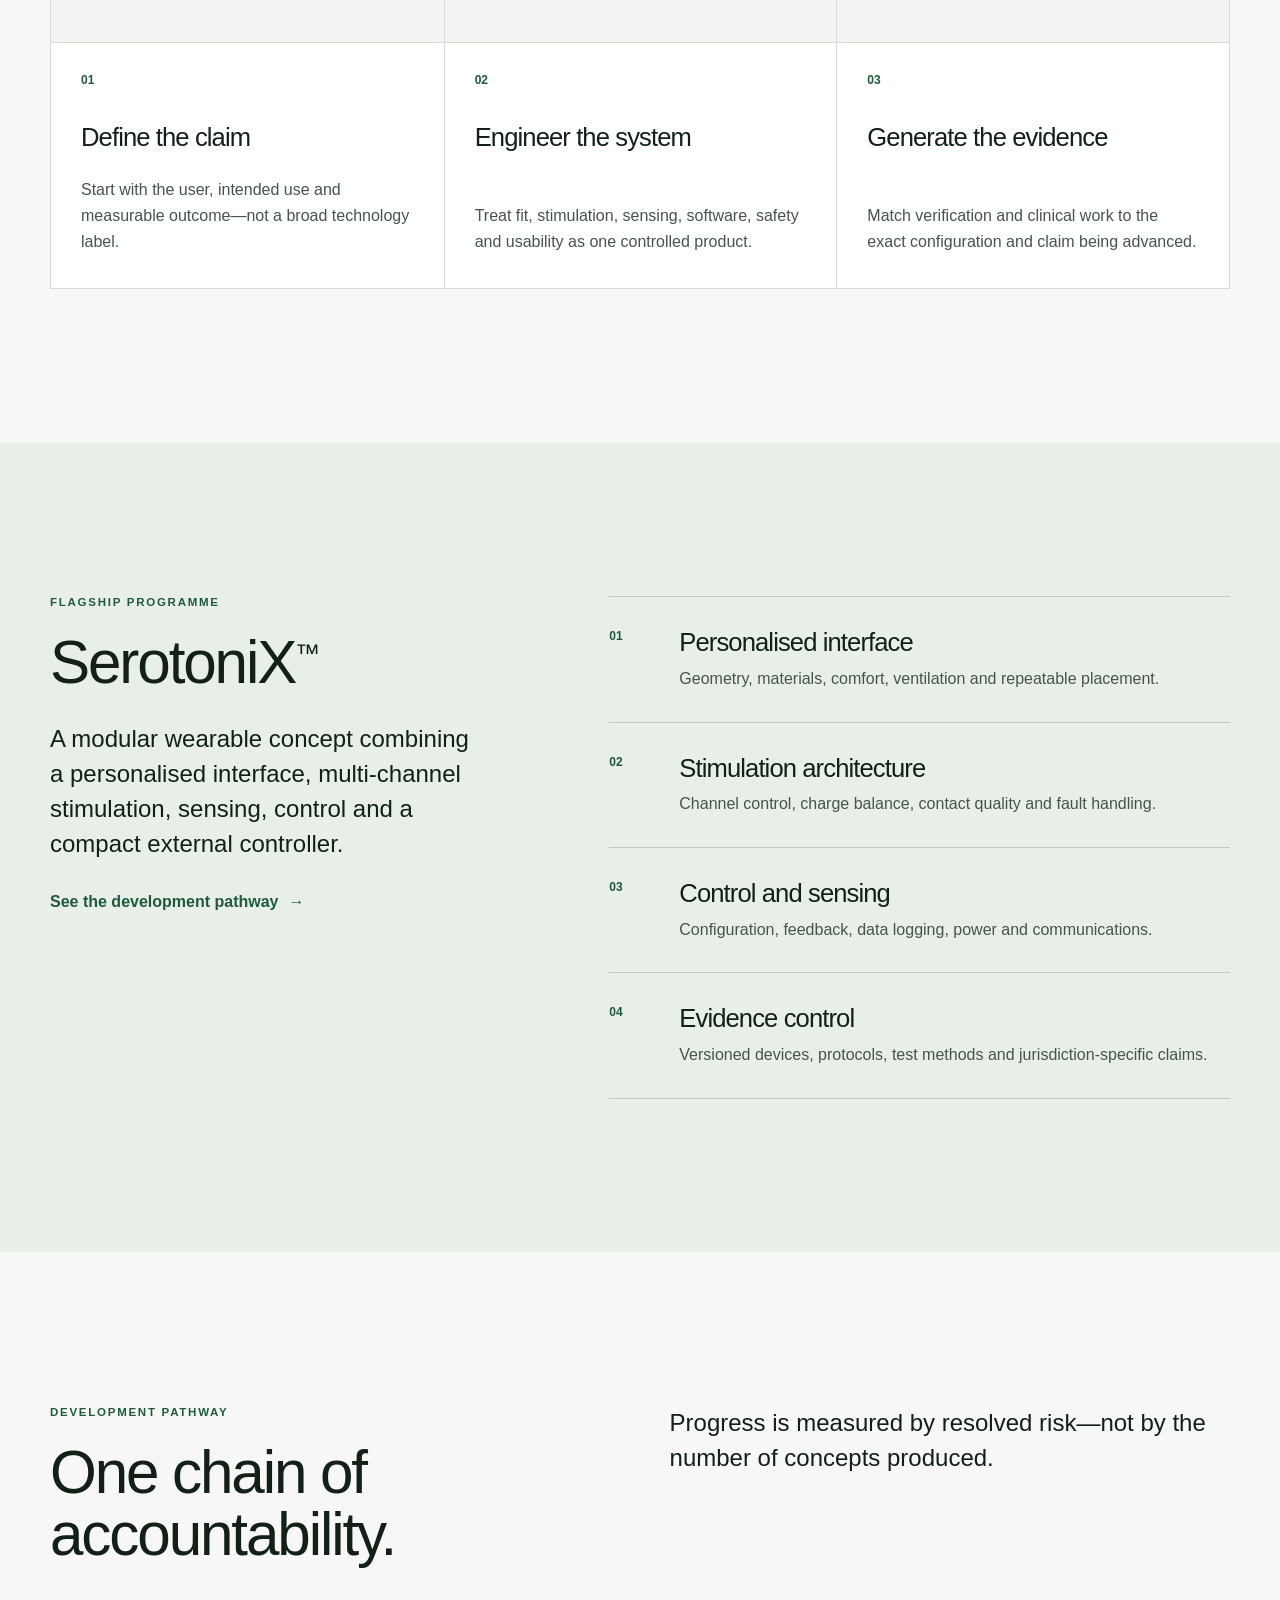
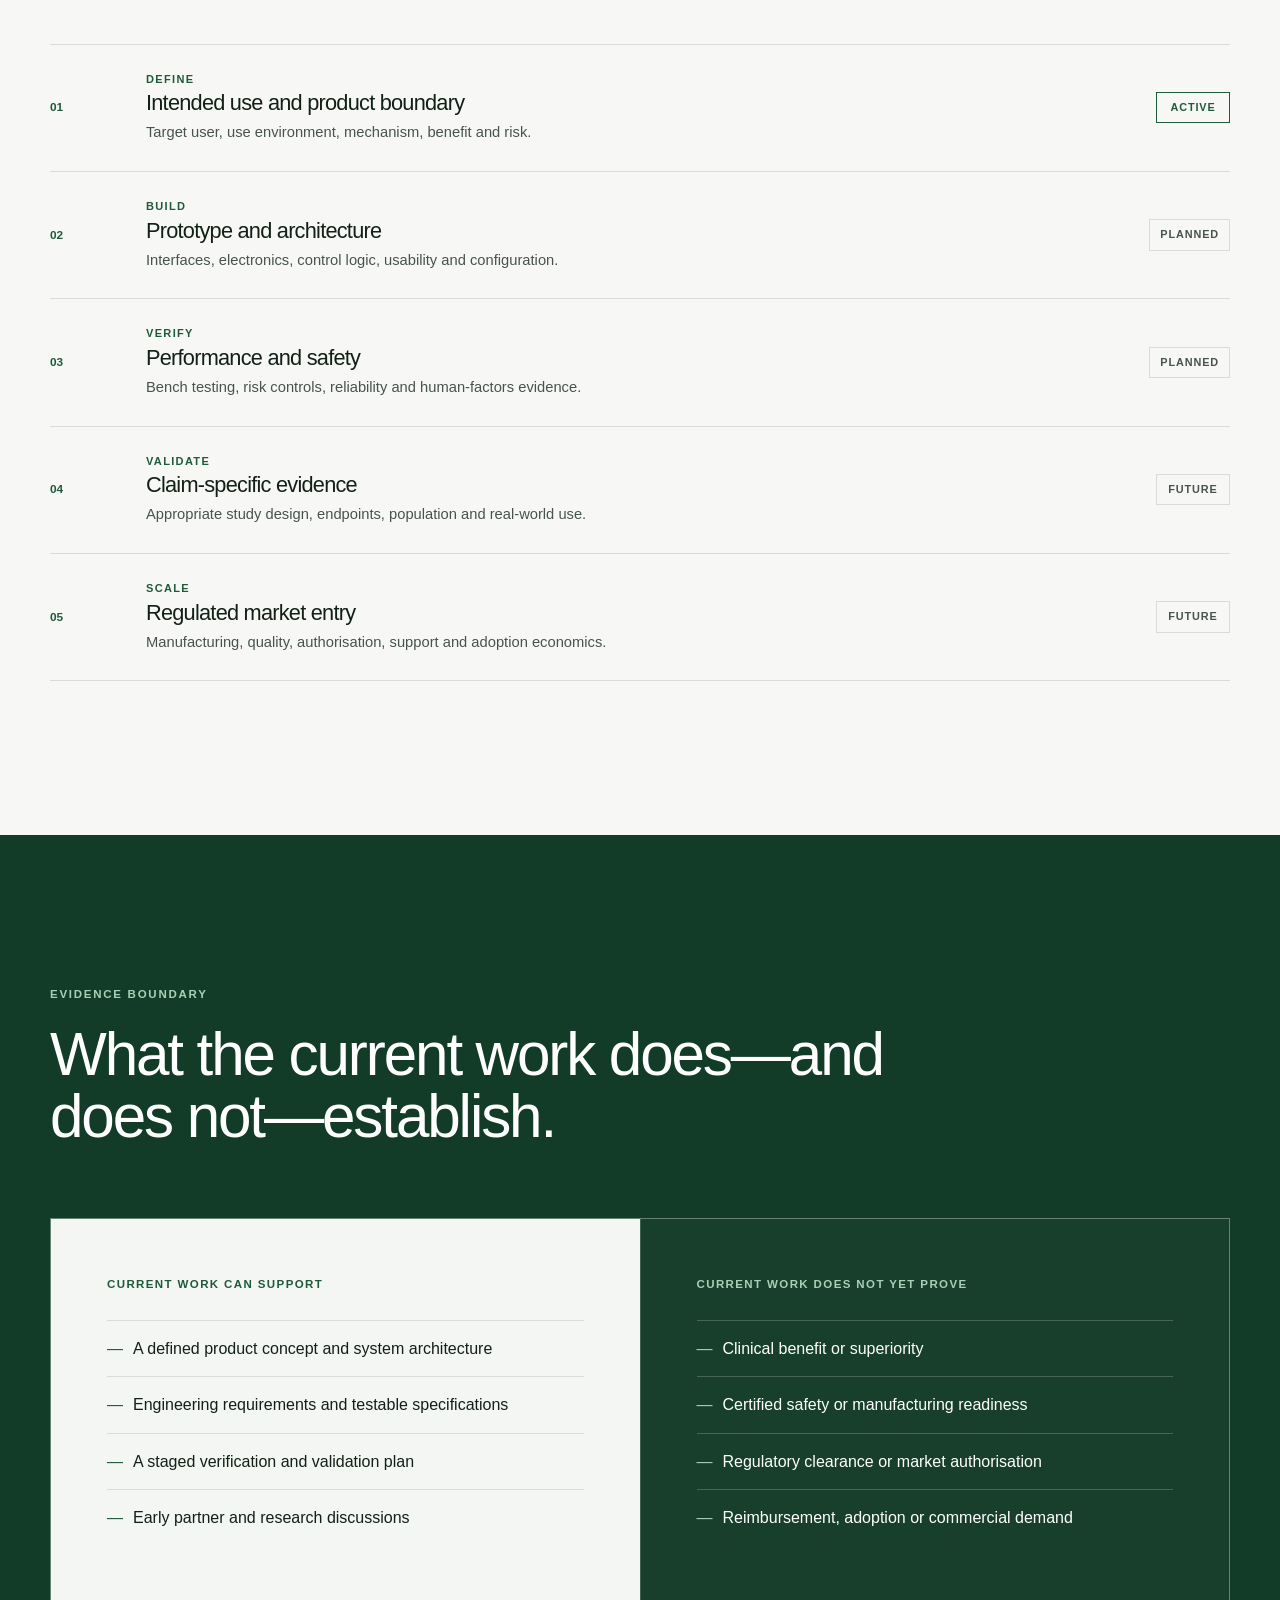
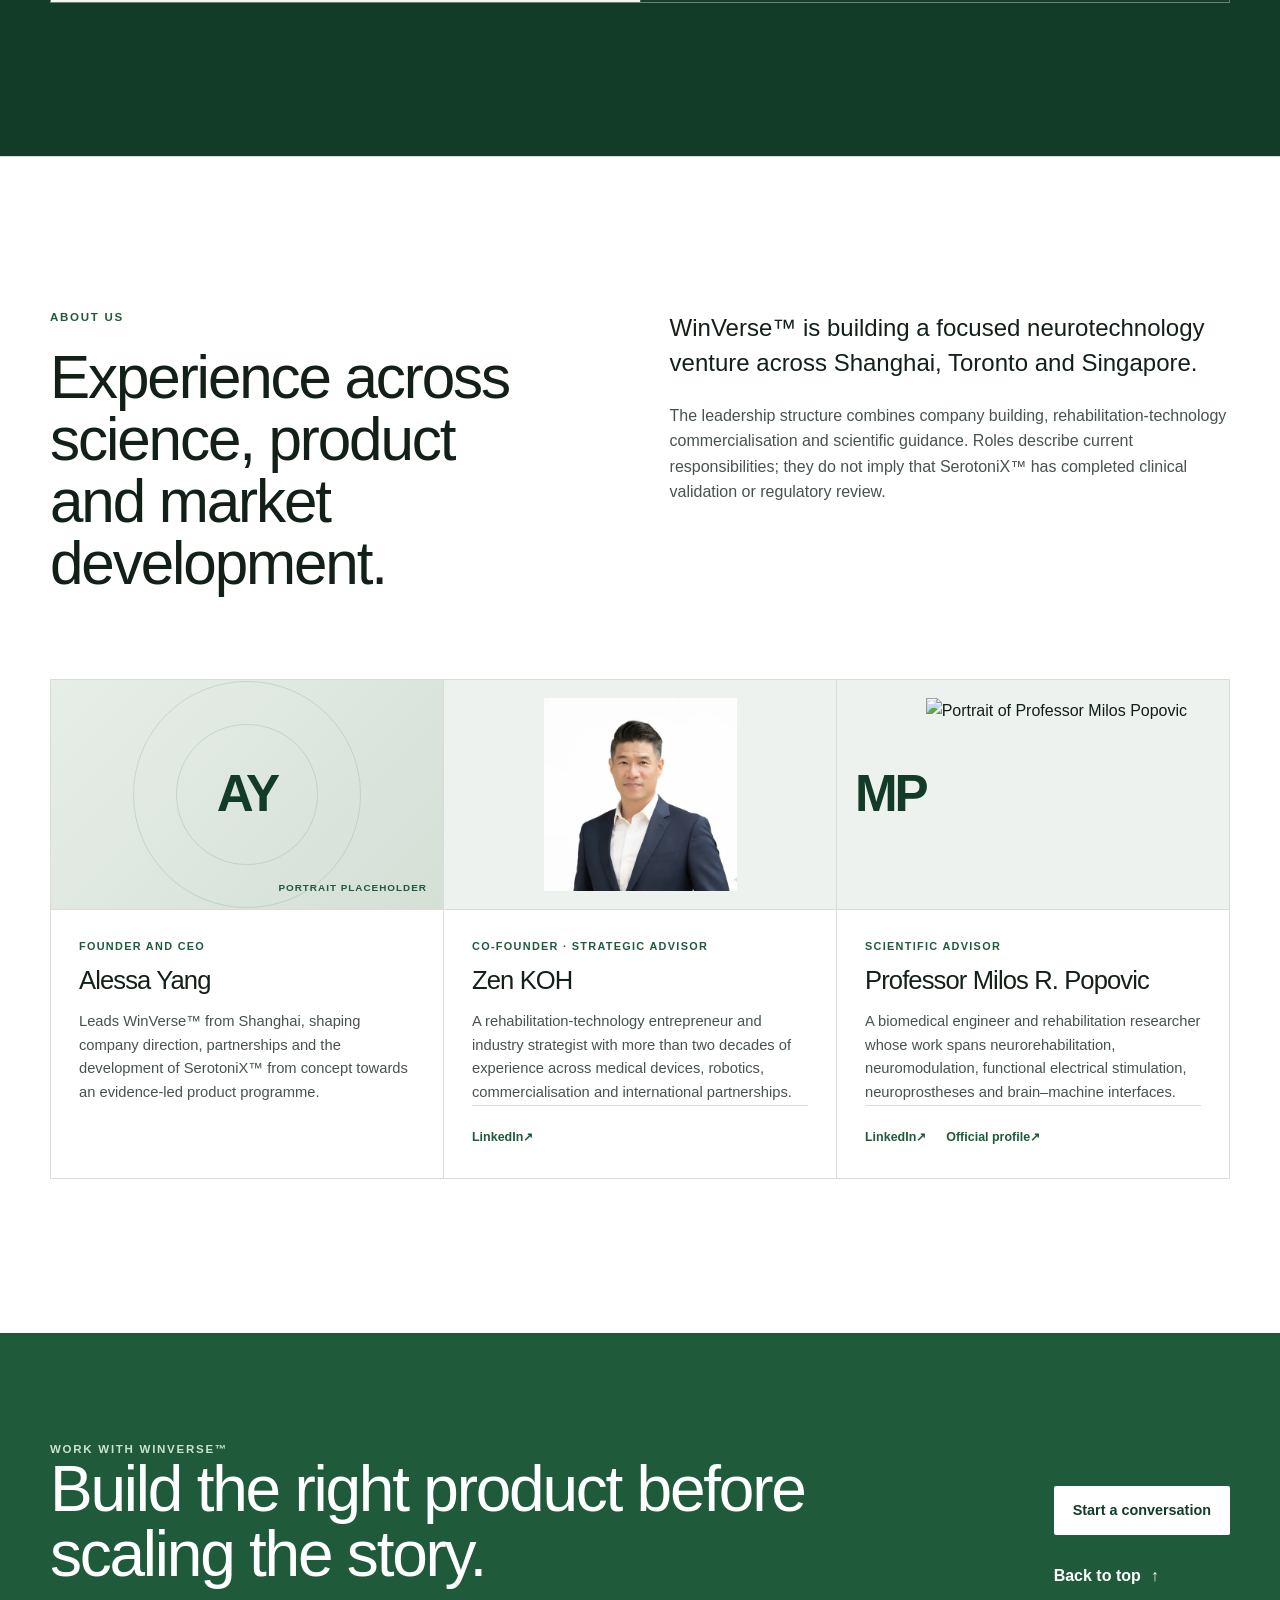
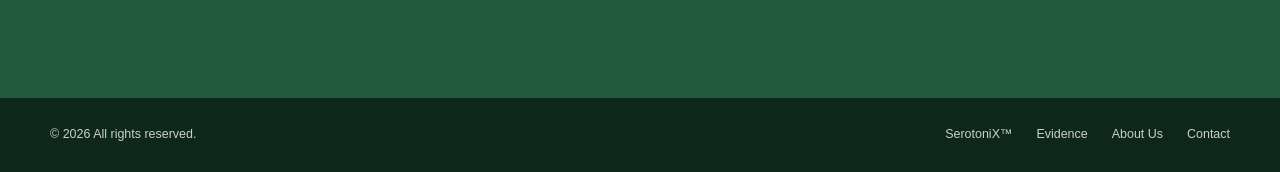
==== commit 874677af: "Integrate SerotoniX visuals into operating principles" ====
--- a/index.html
+++ b/index.html
@@ -10,6 +10,7 @@
   <meta property="og:type" content="website">
   <title>WinVerse™ — Human-centred neurotechnology</title>
   <link rel="stylesheet" href="styles.css">
+  <link rel="stylesheet" href="visuals.css">
   <script defer src="script.js"></script>
 </head>
 <body>
@@ -65,10 +66,40 @@
         <div class="section-heading reveal"><p class="eyebrow">Our approach</p><h2>Clarity before complexity.</h2></div>
         <div class="section-copy reveal"><p class="lead">A credible health-technology company must separate what is designed, what is tested and what is proven.</p><p>WinVerse™ connects product strategy, human-centred engineering, regulatory planning and evidence generation from the start. This reduces the risk of building an attractive prototype around an unclear intended use.</p></div>
       </div>
+
       <div class="shell principle-grid">
-        <article class="principle-card reveal"><span class="card-number">01</span><h3>Define the claim</h3><p>Start with the user, intended use and measurable outcome—not a broad technology label.</p></article>
-        <article class="principle-card reveal"><span class="card-number">02</span><h3>Engineer the system</h3><p>Treat fit, stimulation, sensing, software, safety and usability as one controlled product.</p></article>
-        <article class="principle-card reveal"><span class="card-number">03</span><h3>Generate the evidence</h3><p>Match verification and clinical work to the exact configuration and claim being advanced.</p></article>
+        <article class="principle-card reveal">
+          <figure class="principle-media">
+            <img src="https://raw.githubusercontent.com/WinVerse-AI/Homepage/188646086300cad638d26fbfacde9b1b911b4cc5/assets/serotonix-mask-hero-2026.webp" width="2200" height="1524" loading="lazy" decoding="async" alt="Front view of the SerotoniX™ wearable concept">
+          </figure>
+          <div class="principle-body">
+            <span class="card-number">01</span>
+            <h3>Define the claim</h3>
+            <p>Start with the user, intended use and measurable outcome—not a broad technology label.</p>
+          </div>
+        </article>
+
+        <article class="principle-card reveal">
+          <figure class="principle-media">
+            <img src="https://raw.githubusercontent.com/WinVerse-AI/Homepage/188646086300cad638d26fbfacde9b1b911b4cc5/assets/serotonix-concept-exploded-hires.webp" width="2083" height="2200" loading="lazy" decoding="async" alt="Exploded SerotoniX™ concept showing the shell, interface layer and controller electronics">
+          </figure>
+          <div class="principle-body">
+            <span class="card-number">02</span>
+            <h3>Engineer the system</h3>
+            <p>Treat fit, stimulation, sensing, software, safety and usability as one controlled product.</p>
+          </div>
+        </article>
+
+        <article class="principle-card reveal">
+          <figure class="principle-media">
+            <img src="https://raw.githubusercontent.com/WinVerse-AI/Homepage/188646086300cad638d26fbfacde9b1b911b4cc5/assets/serotonix-controller-pcba-2026.webp" width="2200" height="2136" loading="lazy" decoding="async" alt="SerotoniX™ controller PCBA engineering concept with component views and system architecture">
+          </figure>
+          <div class="principle-body">
+            <span class="card-number">03</span>
+            <h3>Generate the evidence</h3>
+            <p>Match verification and clinical work to the exact configuration and claim being advanced.</p>
+          </div>
+        </article>
       </div>
     </section>
 
--- a/visuals.css
+++ b/visuals.css
@@ -0,0 +1,129 @@
+/* Restrained editorial imagery for the three operating principles. */
+
+.principle-grid {
+  align-items: stretch;
+  background: var(--line);
+  border: 1px solid var(--line);
+}
+
+.principle-card,
+.principle-card + .principle-card {
+  display: flex;
+  min-height: 100%;
+  flex-direction: column;
+  padding: 0;
+  border: 0;
+  background: var(--white);
+  overflow: hidden;
+}
+
+.principle-card + .principle-card {
+  border-left: 1px solid var(--line);
+}
+
+.principle-media {
+  display: grid;
+  margin: 0;
+  aspect-ratio: 4 / 3;
+  place-items: center;
+  overflow: hidden;
+  border-bottom: 1px solid var(--line);
+  background: #f2f4f1;
+}
+
+.principle-media img {
+  width: 100%;
+  height: 100%;
+  object-fit: contain;
+  object-position: center;
+  transition: transform 420ms ease;
+}
+
+.principle-card:first-child .principle-media img {
+  object-fit: cover;
+}
+
+.principle-card:hover .principle-media img {
+  transform: scale(1.012);
+}
+
+.principle-body {
+  display: flex;
+  min-height: 245px;
+  flex: 1;
+  flex-direction: column;
+  padding: 28px 30px 34px;
+}
+
+.principle-body .card-number {
+  margin-bottom: 32px;
+}
+
+.principle-body p {
+  margin-top: auto;
+  max-width: 340px;
+}
+
+@media (max-width: 940px) {
+  .principle-grid {
+    gap: 1px;
+    background: var(--line);
+  }
+
+  .principle-card,
+  .principle-card + .principle-card {
+    display: grid;
+    grid-template-columns: minmax(250px, 0.9fr) minmax(0, 1.1fr);
+    border-top: 0;
+    border-left: 0;
+  }
+
+  .principle-card + .principle-card {
+    border-top: 1px solid var(--line);
+  }
+
+  .principle-media {
+    height: 100%;
+    min-height: 270px;
+    aspect-ratio: auto;
+    border-right: 1px solid var(--line);
+    border-bottom: 0;
+  }
+
+  .principle-body {
+    min-height: 270px;
+  }
+}
+
+@media (max-width: 680px) {
+  .principle-card,
+  .principle-card + .principle-card {
+    display: flex;
+  }
+
+  .principle-media {
+    min-height: 0;
+    aspect-ratio: 4 / 3;
+    border-right: 0;
+    border-bottom: 1px solid var(--line);
+  }
+
+  .principle-body {
+    min-height: 220px;
+    padding: 25px 22px 29px;
+  }
+
+  .principle-body .card-number {
+    margin-bottom: 26px;
+  }
+}
+
+@media (prefers-reduced-motion: reduce) {
+  .principle-media img {
+    transition: none;
+  }
+
+  .principle-card:hover .principle-media img {
+    transform: none;
+  }
+}
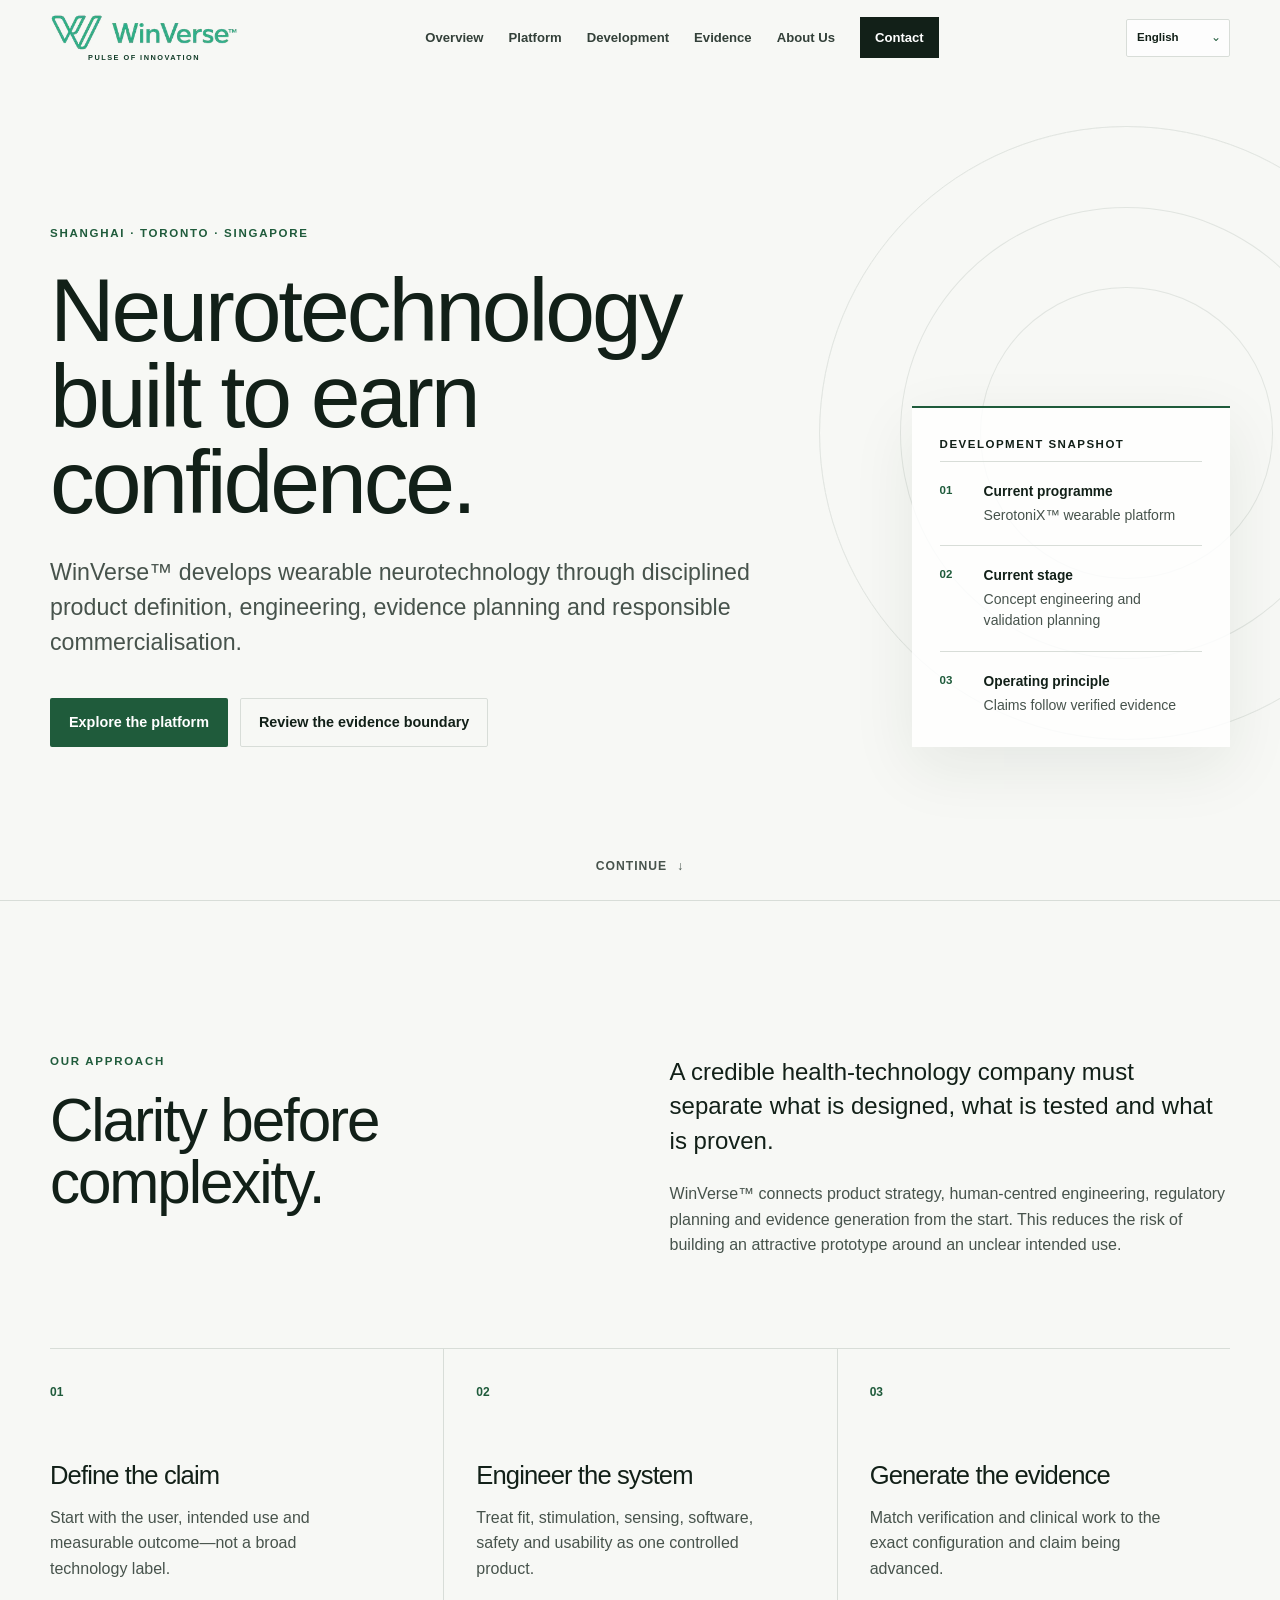
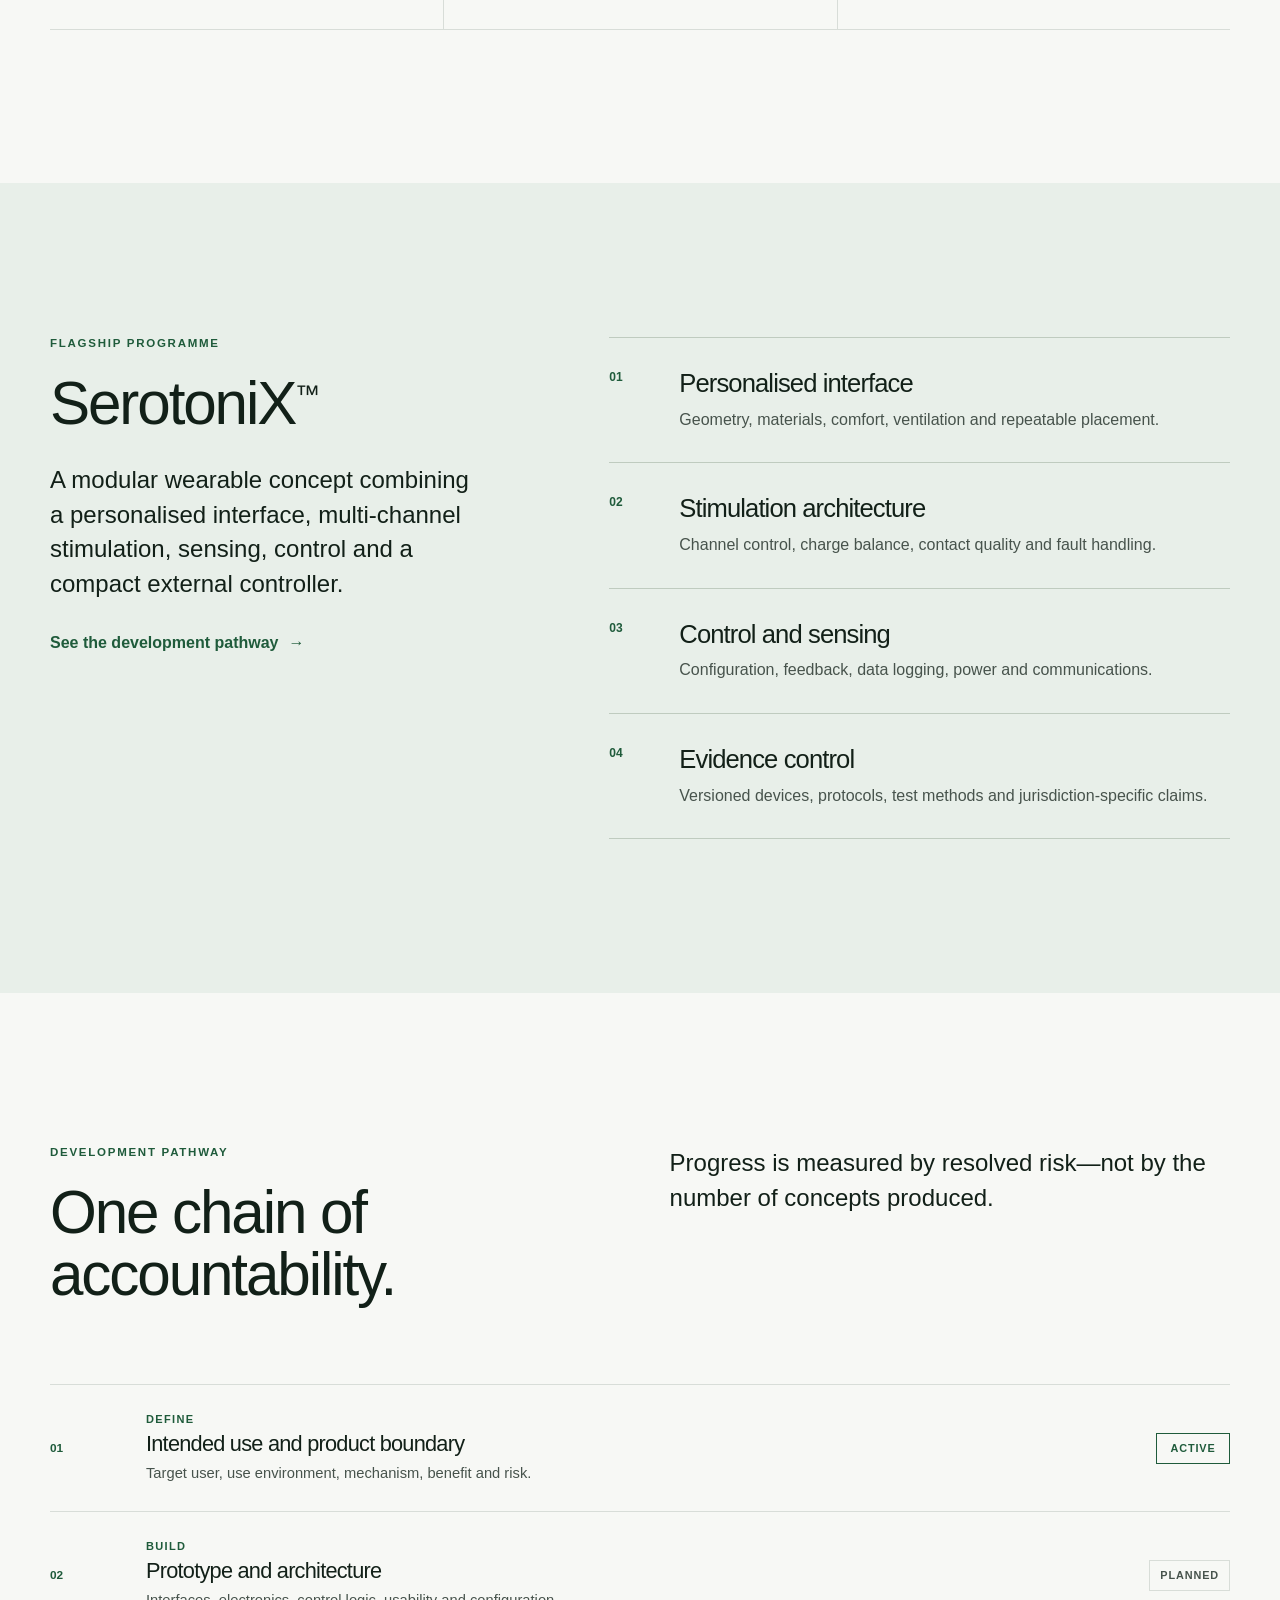
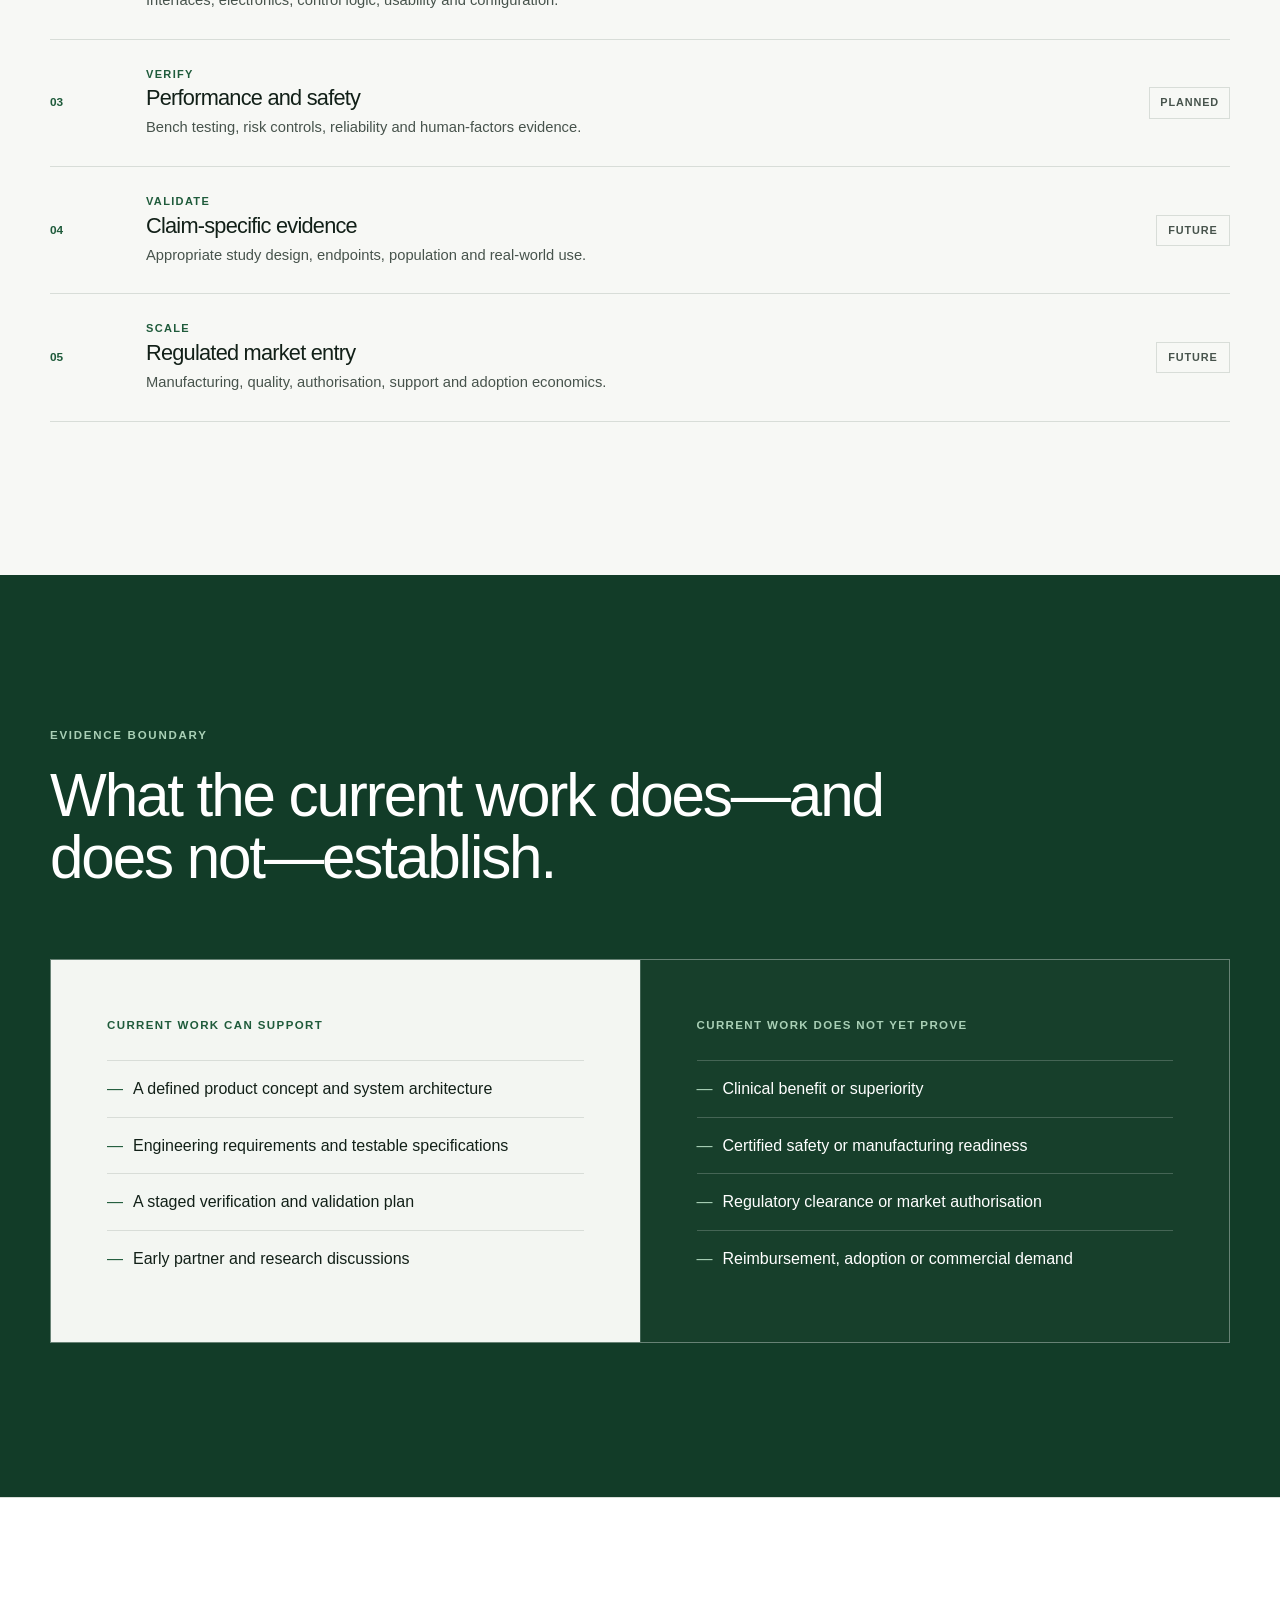
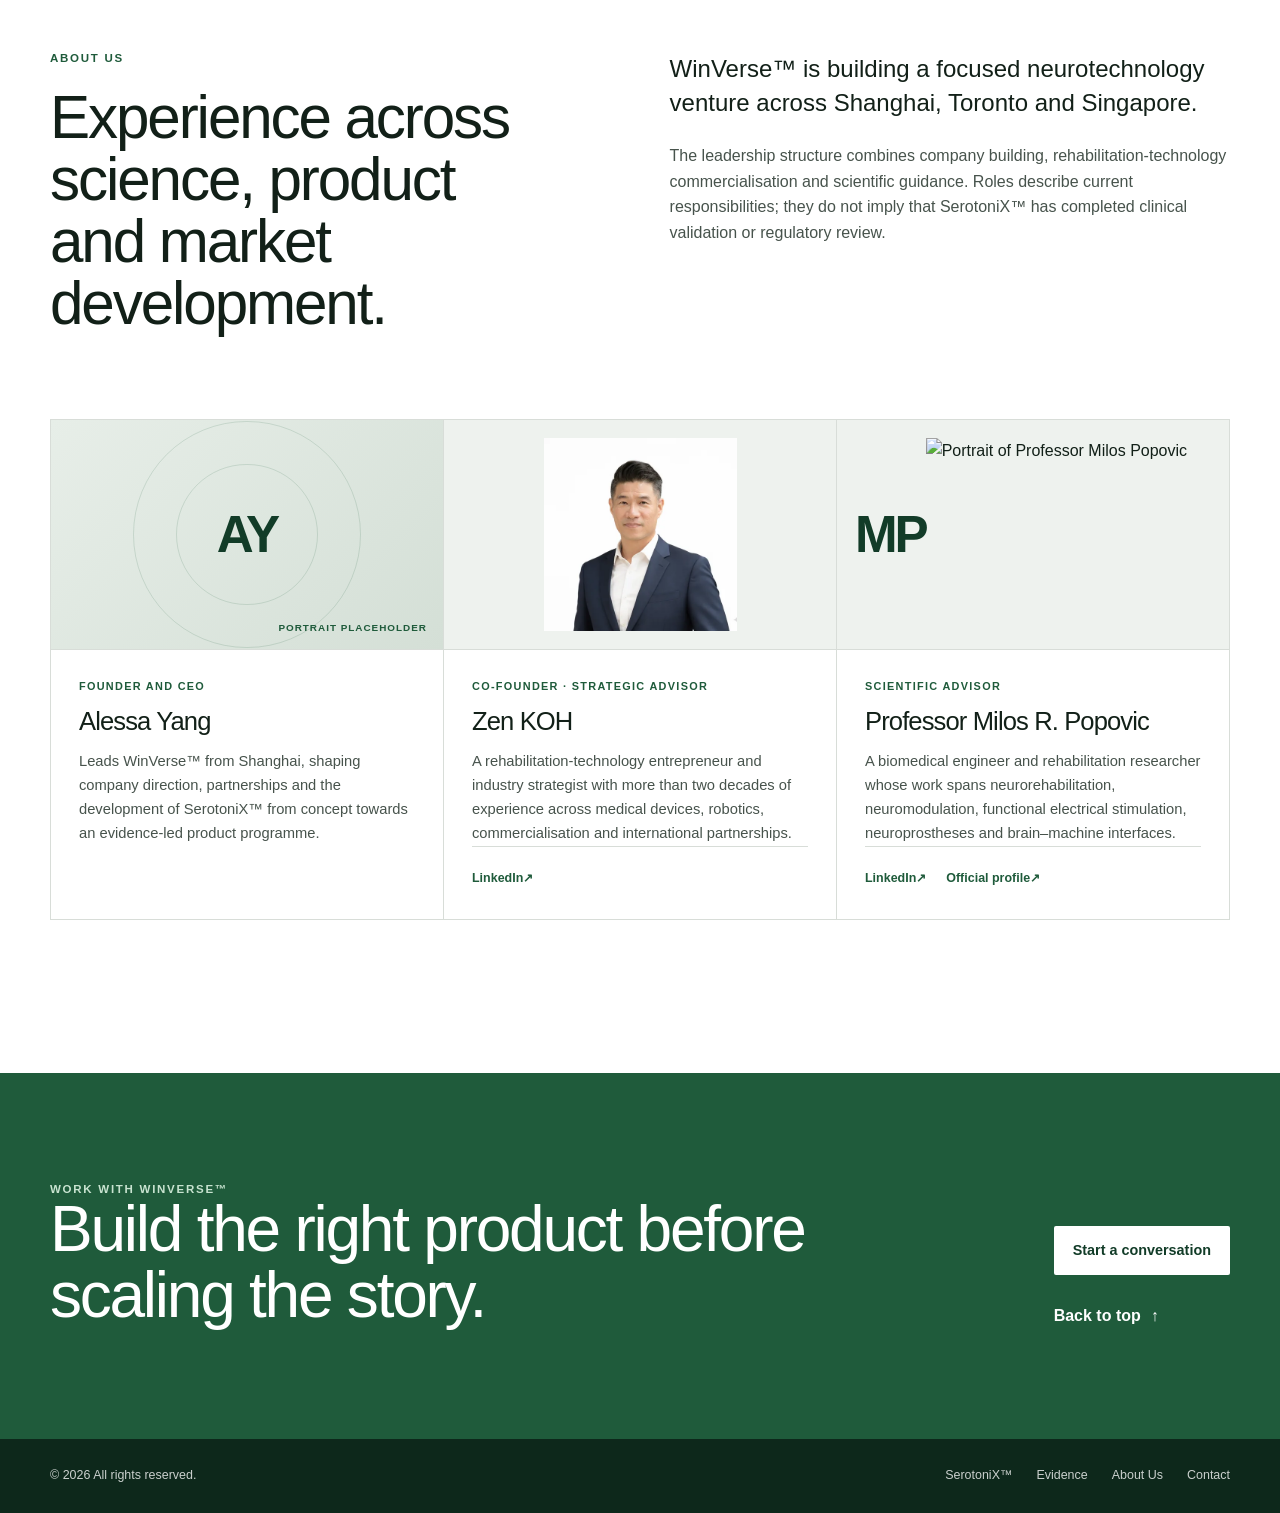
==== commit fdc4748b: "Remove incorrect SerotoniX visuals from homepage" ====
--- a/index.html
+++ b/index.html
@@ -10,7 +10,6 @@
   <meta property="og:type" content="website">
   <title>WinVerse™ — Human-centred neurotechnology</title>
   <link rel="stylesheet" href="styles.css">
-  <link rel="stylesheet" href="visuals.css">
   <script defer src="script.js"></script>
 </head>
 <body>
@@ -66,40 +65,10 @@
         <div class="section-heading reveal"><p class="eyebrow">Our approach</p><h2>Clarity before complexity.</h2></div>
         <div class="section-copy reveal"><p class="lead">A credible health-technology company must separate what is designed, what is tested and what is proven.</p><p>WinVerse™ connects product strategy, human-centred engineering, regulatory planning and evidence generation from the start. This reduces the risk of building an attractive prototype around an unclear intended use.</p></div>
       </div>
-
       <div class="shell principle-grid">
-        <article class="principle-card reveal">
-          <figure class="principle-media">
-            <img src="https://raw.githubusercontent.com/WinVerse-AI/Homepage/188646086300cad638d26fbfacde9b1b911b4cc5/assets/serotonix-mask-hero-2026.webp" width="2200" height="1524" loading="lazy" decoding="async" alt="Front view of the SerotoniX™ wearable concept">
-          </figure>
-          <div class="principle-body">
-            <span class="card-number">01</span>
-            <h3>Define the claim</h3>
-            <p>Start with the user, intended use and measurable outcome—not a broad technology label.</p>
-          </div>
-        </article>
-
-        <article class="principle-card reveal">
-          <figure class="principle-media">
-            <img src="https://raw.githubusercontent.com/WinVerse-AI/Homepage/188646086300cad638d26fbfacde9b1b911b4cc5/assets/serotonix-concept-exploded-hires.webp" width="2083" height="2200" loading="lazy" decoding="async" alt="Exploded SerotoniX™ concept showing the shell, interface layer and controller electronics">
-          </figure>
-          <div class="principle-body">
-            <span class="card-number">02</span>
-            <h3>Engineer the system</h3>
-            <p>Treat fit, stimulation, sensing, software, safety and usability as one controlled product.</p>
-          </div>
-        </article>
-
-        <article class="principle-card reveal">
-          <figure class="principle-media">
-            <img src="https://raw.githubusercontent.com/WinVerse-AI/Homepage/188646086300cad638d26fbfacde9b1b911b4cc5/assets/serotonix-controller-pcba-2026.webp" width="2200" height="2136" loading="lazy" decoding="async" alt="SerotoniX™ controller PCBA engineering concept with component views and system architecture">
-          </figure>
-          <div class="principle-body">
-            <span class="card-number">03</span>
-            <h3>Generate the evidence</h3>
-            <p>Match verification and clinical work to the exact configuration and claim being advanced.</p>
-          </div>
-        </article>
+        <article class="principle-card reveal"><span class="card-number">01</span><h3>Define the claim</h3><p>Start with the user, intended use and measurable outcome—not a broad technology label.</p></article>
+        <article class="principle-card reveal"><span class="card-number">02</span><h3>Engineer the system</h3><p>Treat fit, stimulation, sensing, software, safety and usability as one controlled product.</p></article>
+        <article class="principle-card reveal"><span class="card-number">03</span><h3>Generate the evidence</h3><p>Match verification and clinical work to the exact configuration and claim being advanced.</p></article>
       </div>
     </section>
 
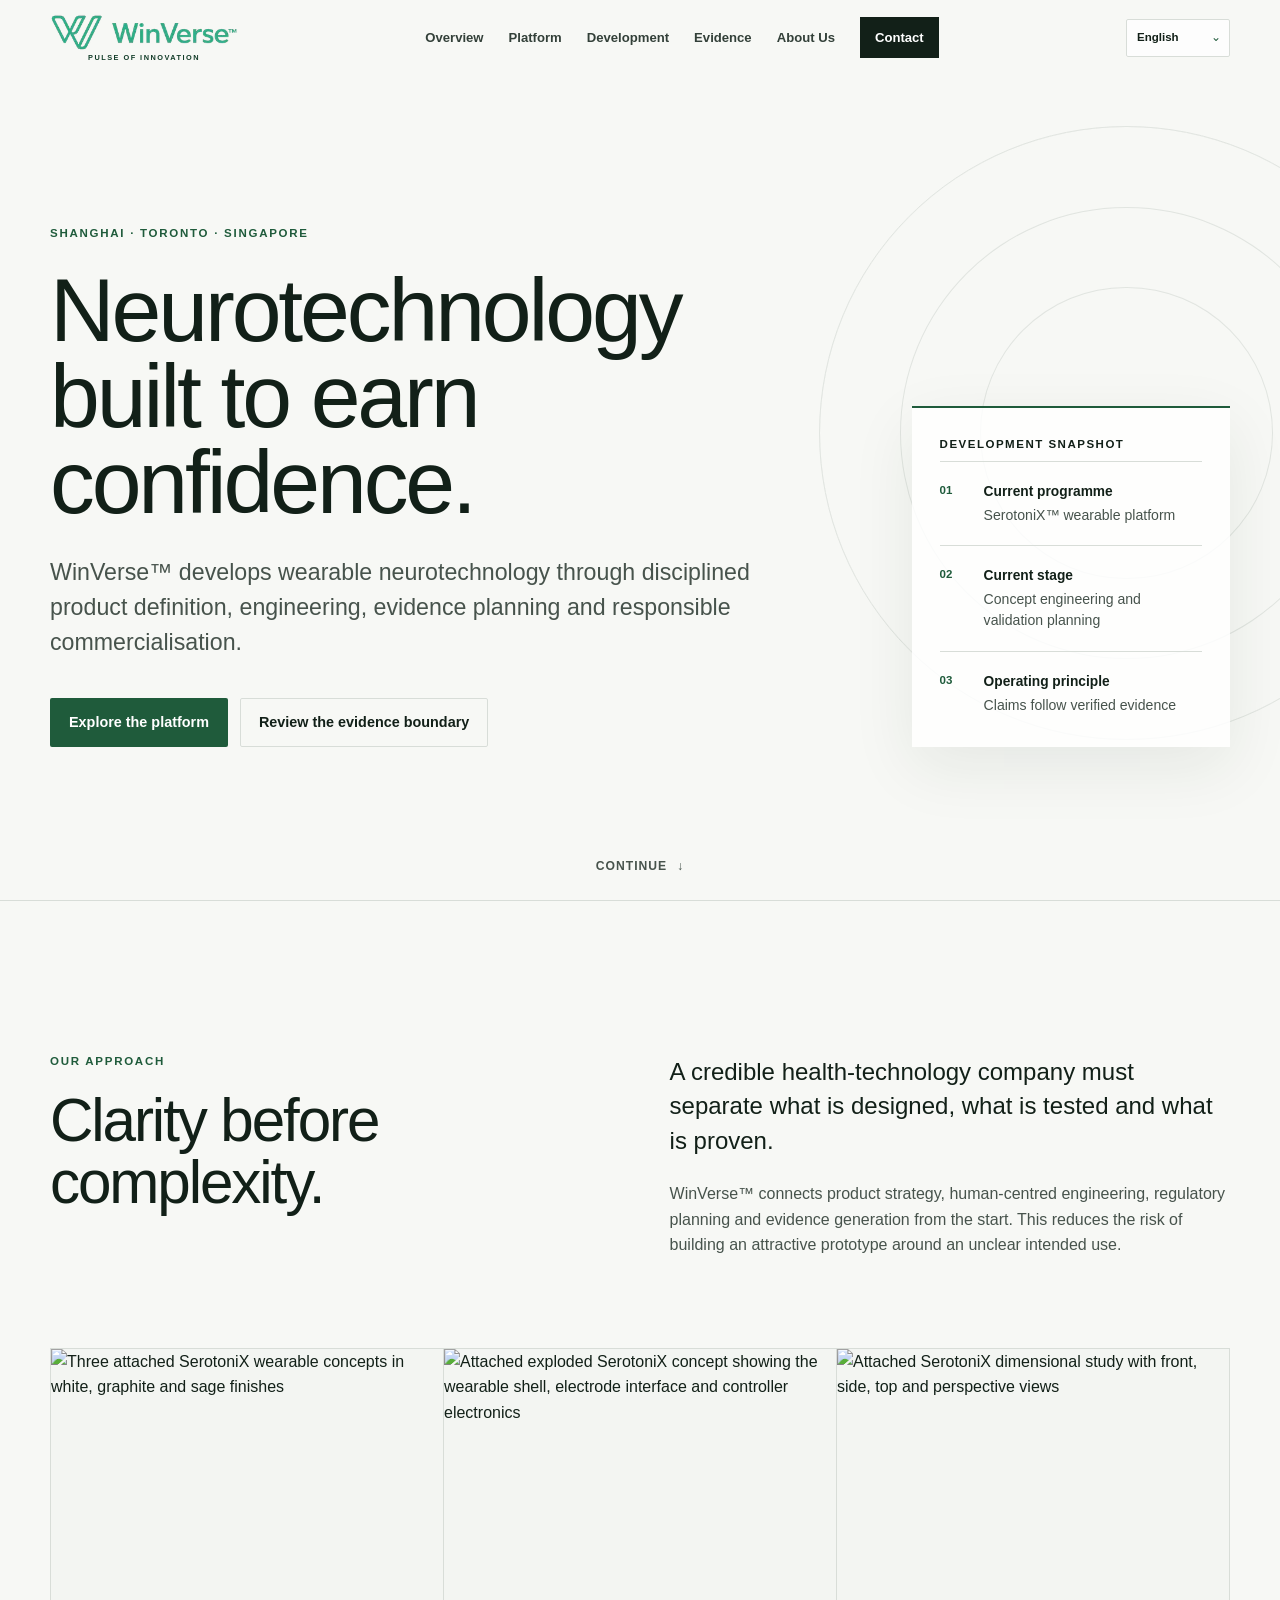
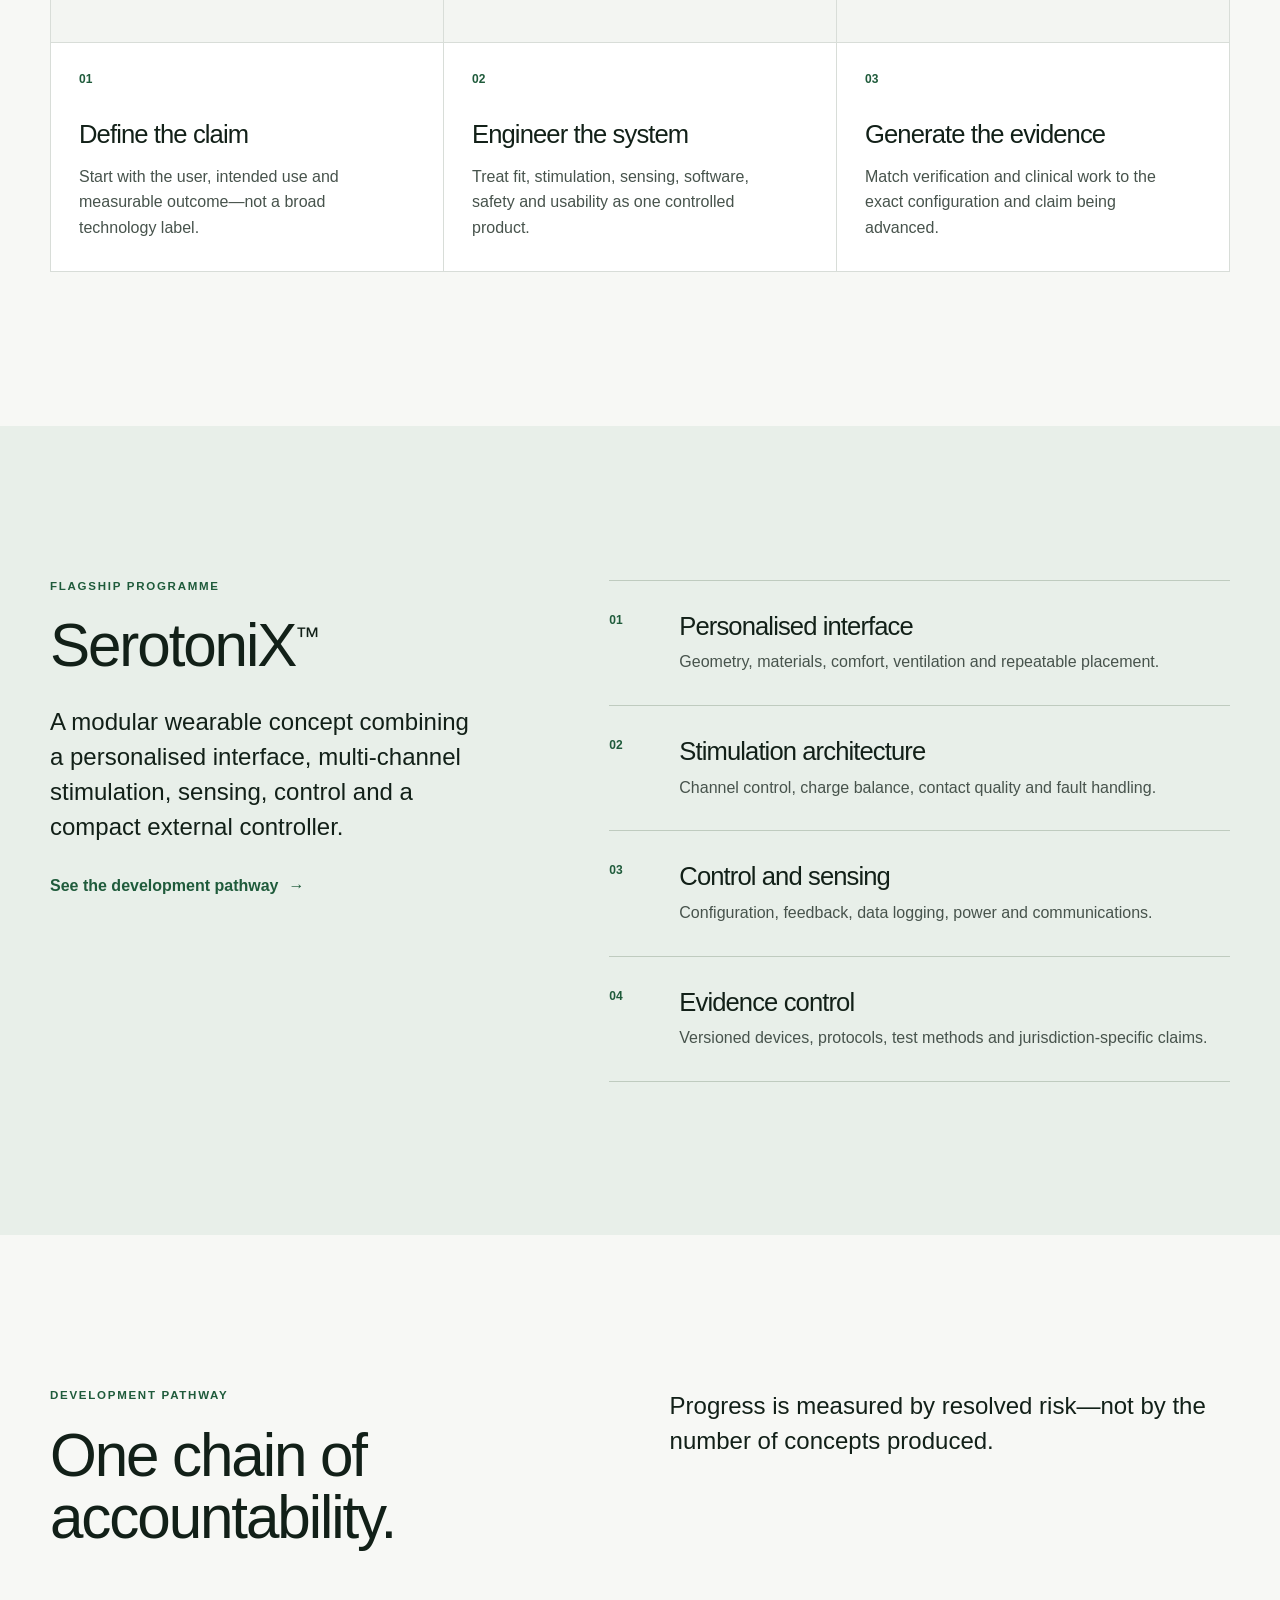
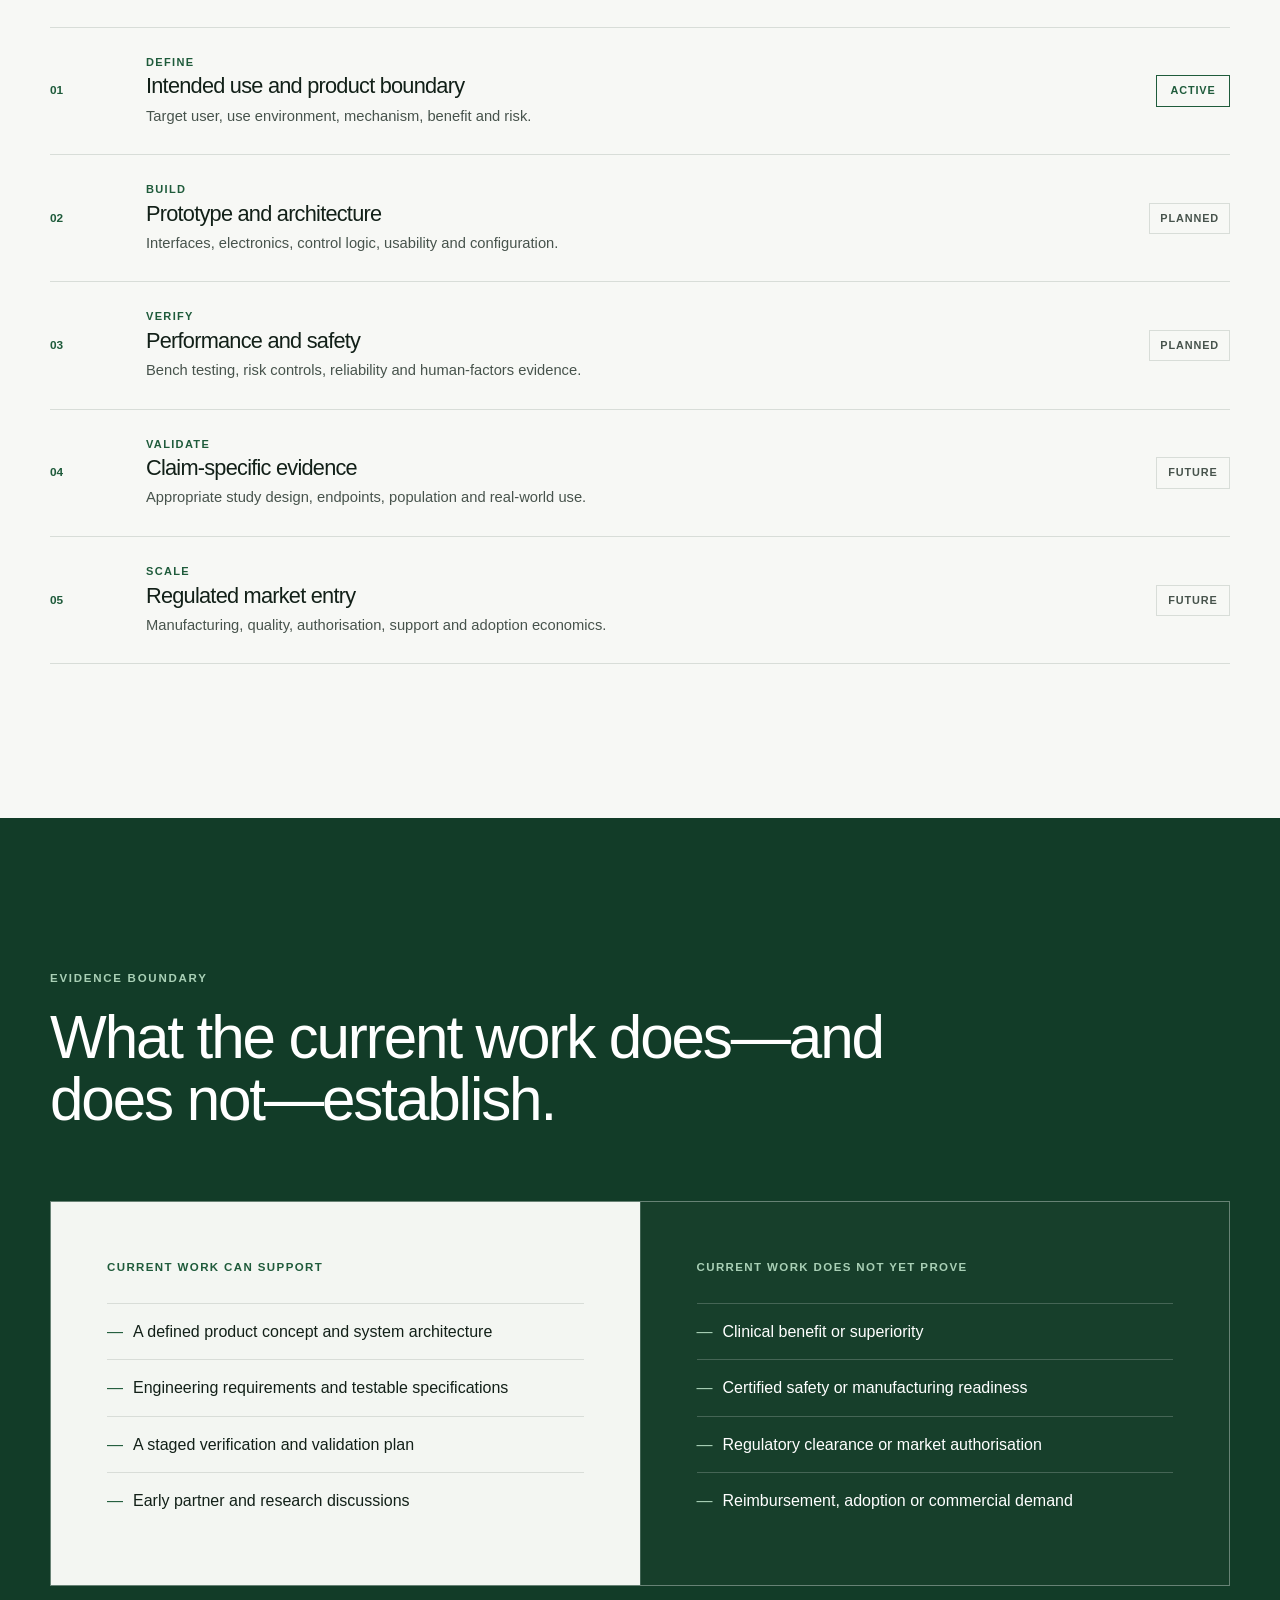
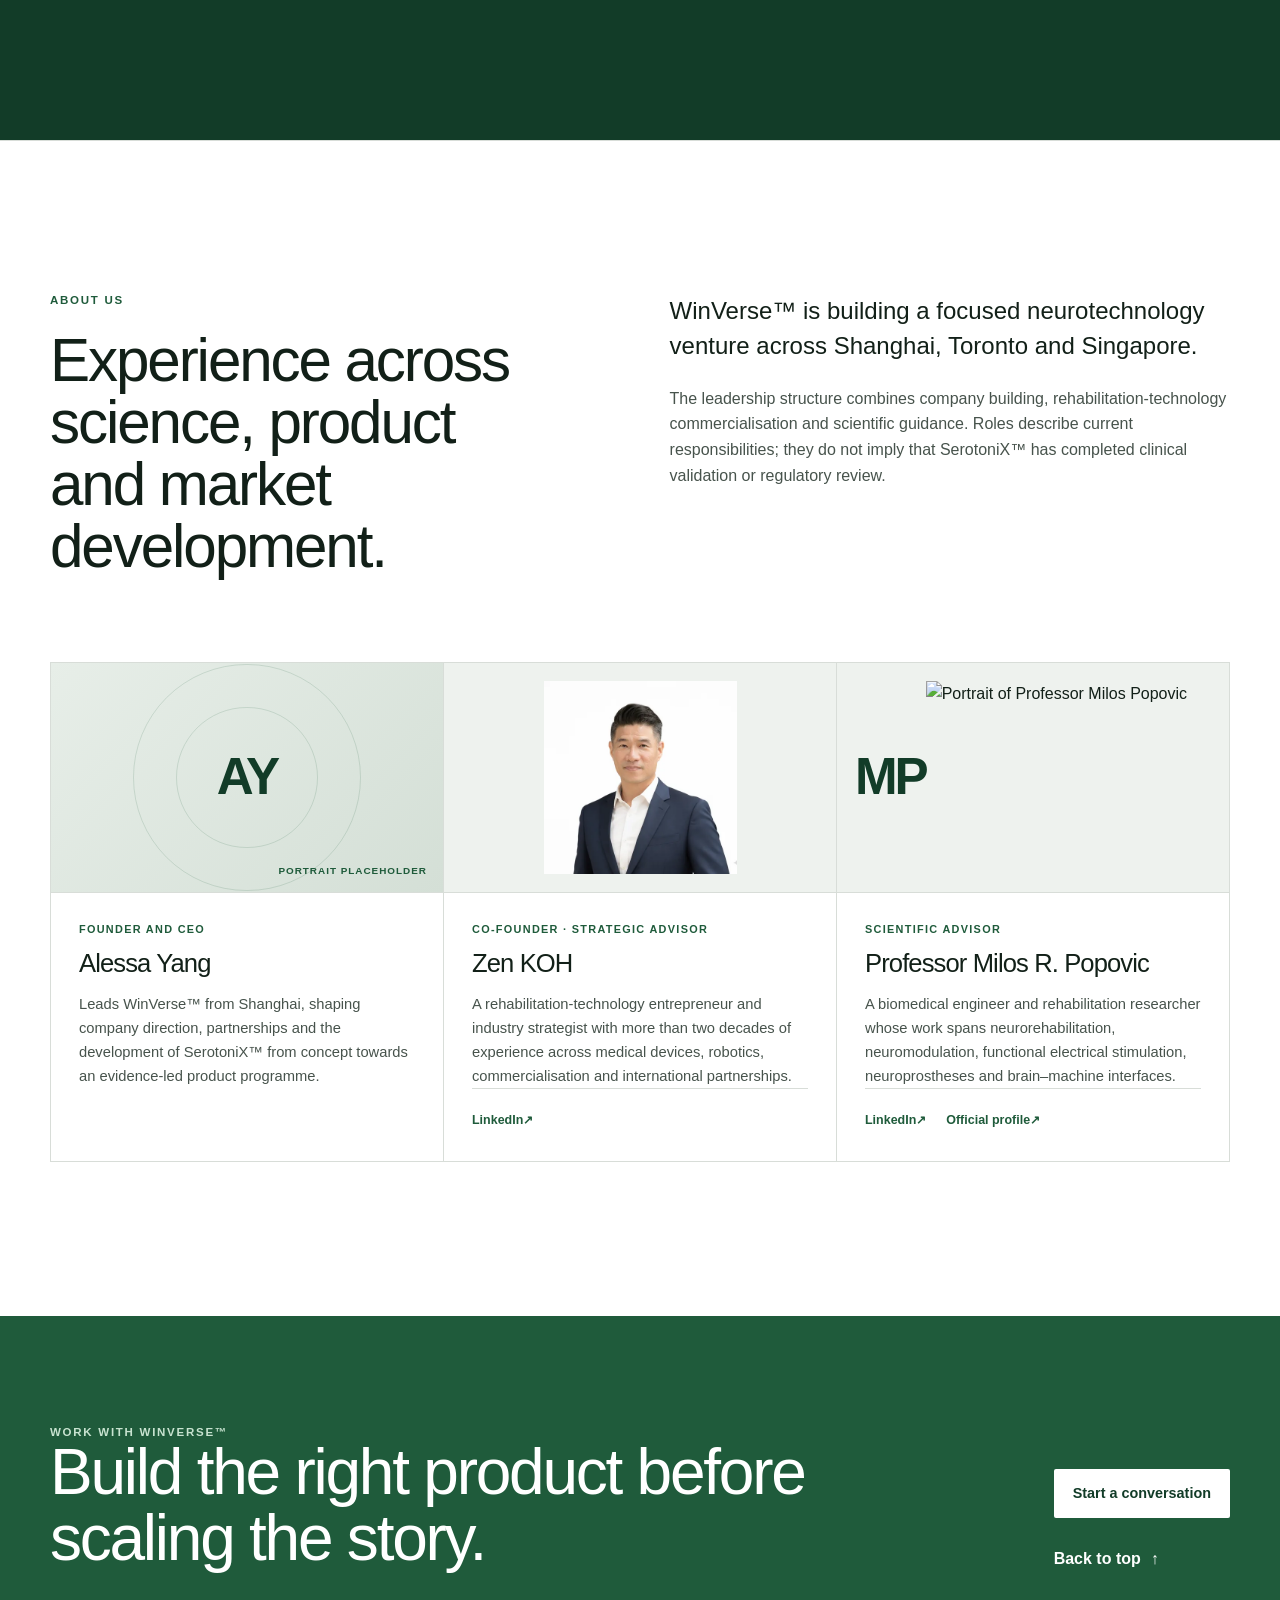
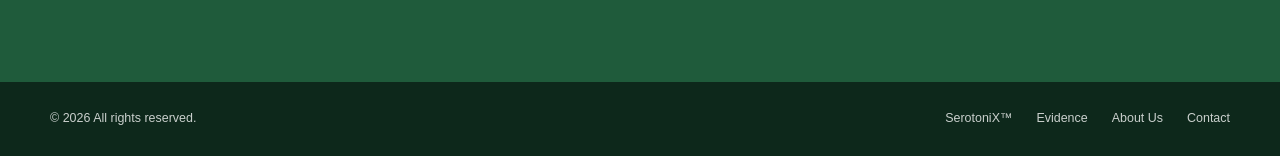
==== commit a359a663: "Use attached SerotoniX visuals in operating principles" ====
--- a/index.html
+++ b/index.html
@@ -10,6 +10,7 @@
   <meta property="og:type" content="website">
   <title>WinVerse™ — Human-centred neurotechnology</title>
   <link rel="stylesheet" href="styles.css">
+  <link rel="stylesheet" href="visuals.css">
   <script defer src="script.js"></script>
 </head>
 <body>
@@ -65,10 +66,40 @@
         <div class="section-heading reveal"><p class="eyebrow">Our approach</p><h2>Clarity before complexity.</h2></div>
         <div class="section-copy reveal"><p class="lead">A credible health-technology company must separate what is designed, what is tested and what is proven.</p><p>WinVerse™ connects product strategy, human-centred engineering, regulatory planning and evidence generation from the start. This reduces the risk of building an attractive prototype around an unclear intended use.</p></div>
       </div>
+
       <div class="shell principle-grid">
-        <article class="principle-card reveal"><span class="card-number">01</span><h3>Define the claim</h3><p>Start with the user, intended use and measurable outcome—not a broad technology label.</p></article>
-        <article class="principle-card reveal"><span class="card-number">02</span><h3>Engineer the system</h3><p>Treat fit, stimulation, sensing, software, safety and usability as one controlled product.</p></article>
-        <article class="principle-card reveal"><span class="card-number">03</span><h3>Generate the evidence</h3><p>Match verification and clinical work to the exact configuration and claim being advanced.</p></article>
+        <article class="principle-card reveal">
+          <a class="principle-media" href="assets/serotonix-colourways.webp" target="_blank" rel="noopener noreferrer" aria-label="Open the attached SerotoniX colourway study at full resolution">
+            <img src="assets/serotonix-colourways.webp" width="1448" height="1086" loading="lazy" decoding="async" alt="Three attached SerotoniX wearable concepts in white, graphite and sage finishes">
+          </a>
+          <div class="principle-copy">
+            <span class="card-number">01</span>
+            <h3>Define the claim</h3>
+            <p>Start with the user, intended use and measurable outcome—not a broad technology label.</p>
+          </div>
+        </article>
+
+        <article class="principle-card reveal">
+          <a class="principle-media" href="assets/serotonix-exploded.webp" target="_blank" rel="noopener noreferrer" aria-label="Open the attached SerotoniX exploded architecture study at full resolution">
+            <img src="assets/serotonix-exploded.webp" width="1448" height="1086" loading="lazy" decoding="async" alt="Attached exploded SerotoniX concept showing the wearable shell, electrode interface and controller electronics">
+          </a>
+          <div class="principle-copy">
+            <span class="card-number">02</span>
+            <h3>Engineer the system</h3>
+            <p>Treat fit, stimulation, sensing, software, safety and usability as one controlled product.</p>
+          </div>
+        </article>
+
+        <article class="principle-card reveal">
+          <a class="principle-media" href="assets/serotonix-dimensions.webp" target="_blank" rel="noopener noreferrer" aria-label="Open the attached SerotoniX dimensional study at full resolution">
+            <img src="assets/serotonix-dimensions.webp" width="1448" height="1086" loading="lazy" decoding="async" alt="Attached SerotoniX dimensional study with front, side, top and perspective views">
+          </a>
+          <div class="principle-copy">
+            <span class="card-number">03</span>
+            <h3>Generate the evidence</h3>
+            <p>Match verification and clinical work to the exact configuration and claim being advanced.</p>
+          </div>
+        </article>
       </div>
     </section>
 
--- a/visuals.css
+++ b/visuals.css
@@ -0,0 +1,148 @@
+/* Editorial product visuals — sourced only from the user's supplied files. */
+
+.principle-grid {
+  align-items: stretch;
+  gap: 1px;
+  border: 1px solid var(--line);
+  background: var(--line);
+}
+
+.principle-card,
+.principle-card + .principle-card {
+  display: flex;
+  min-width: 0;
+  min-height: 100%;
+  flex-direction: column;
+  padding: 0;
+  border: 0;
+  background: var(--white);
+  overflow: hidden;
+}
+
+.principle-media {
+  position: relative;
+  display: grid;
+  aspect-ratio: 4 / 3;
+  place-items: center;
+  overflow: hidden;
+  border-bottom: 1px solid var(--line);
+  background: #f3f5f2;
+}
+
+.principle-media img {
+  width: 100%;
+  height: 100%;
+  object-fit: contain;
+  object-position: center;
+  transition: transform 320ms ease;
+}
+
+.principle-media::after {
+  content: "↗";
+  position: absolute;
+  right: 14px;
+  bottom: 12px;
+  display: grid;
+  width: 28px;
+  height: 28px;
+  place-items: center;
+  border: 1px solid rgba(18, 32, 24, 0.16);
+  background: rgba(255, 255, 255, 0.86);
+  color: var(--green-dark);
+  font-size: 0.72rem;
+  opacity: 0;
+  transform: translateY(4px);
+  transition: opacity 180ms ease, transform 180ms ease;
+}
+
+.principle-media:hover img,
+.principle-media:focus-visible img {
+  transform: scale(1.012);
+}
+
+.principle-media:hover::after,
+.principle-media:focus-visible::after {
+  opacity: 1;
+  transform: translateY(0);
+}
+
+.principle-media:focus-visible {
+  outline: 3px solid #89b89b;
+  outline-offset: -3px;
+}
+
+.principle-copy {
+  display: flex;
+  min-height: 224px;
+  flex: 1;
+  flex-direction: column;
+  padding: 27px 28px 31px;
+}
+
+.principle-copy .card-number {
+  margin-bottom: 30px;
+}
+
+.principle-copy p {
+  margin-top: auto;
+  max-width: 320px;
+}
+
+@media (max-width: 940px) {
+  .principle-grid {
+    grid-template-columns: 1fr;
+  }
+
+  .principle-card,
+  .principle-card + .principle-card {
+    display: grid;
+    grid-template-columns: minmax(260px, 0.9fr) minmax(0, 1.1fr);
+  }
+
+  .principle-media {
+    height: 100%;
+    min-height: 260px;
+    aspect-ratio: auto;
+    border-right: 1px solid var(--line);
+    border-bottom: 0;
+  }
+
+  .principle-copy {
+    min-height: 260px;
+  }
+}
+
+@media (max-width: 680px) {
+  .principle-card,
+  .principle-card + .principle-card {
+    display: flex;
+  }
+
+  .principle-media {
+    min-height: 0;
+    aspect-ratio: 4 / 3;
+    border-right: 0;
+    border-bottom: 1px solid var(--line);
+  }
+
+  .principle-copy {
+    min-height: 205px;
+    padding: 24px 22px 27px;
+  }
+
+  .principle-copy .card-number {
+    margin-bottom: 24px;
+  }
+}
+
+@media (prefers-reduced-motion: reduce) {
+  .principle-media img,
+  .principle-media::after {
+    transition: none;
+  }
+
+  .principle-media:hover img,
+  .principle-media:focus-visible img {
+    transform: none;
+  }
+}
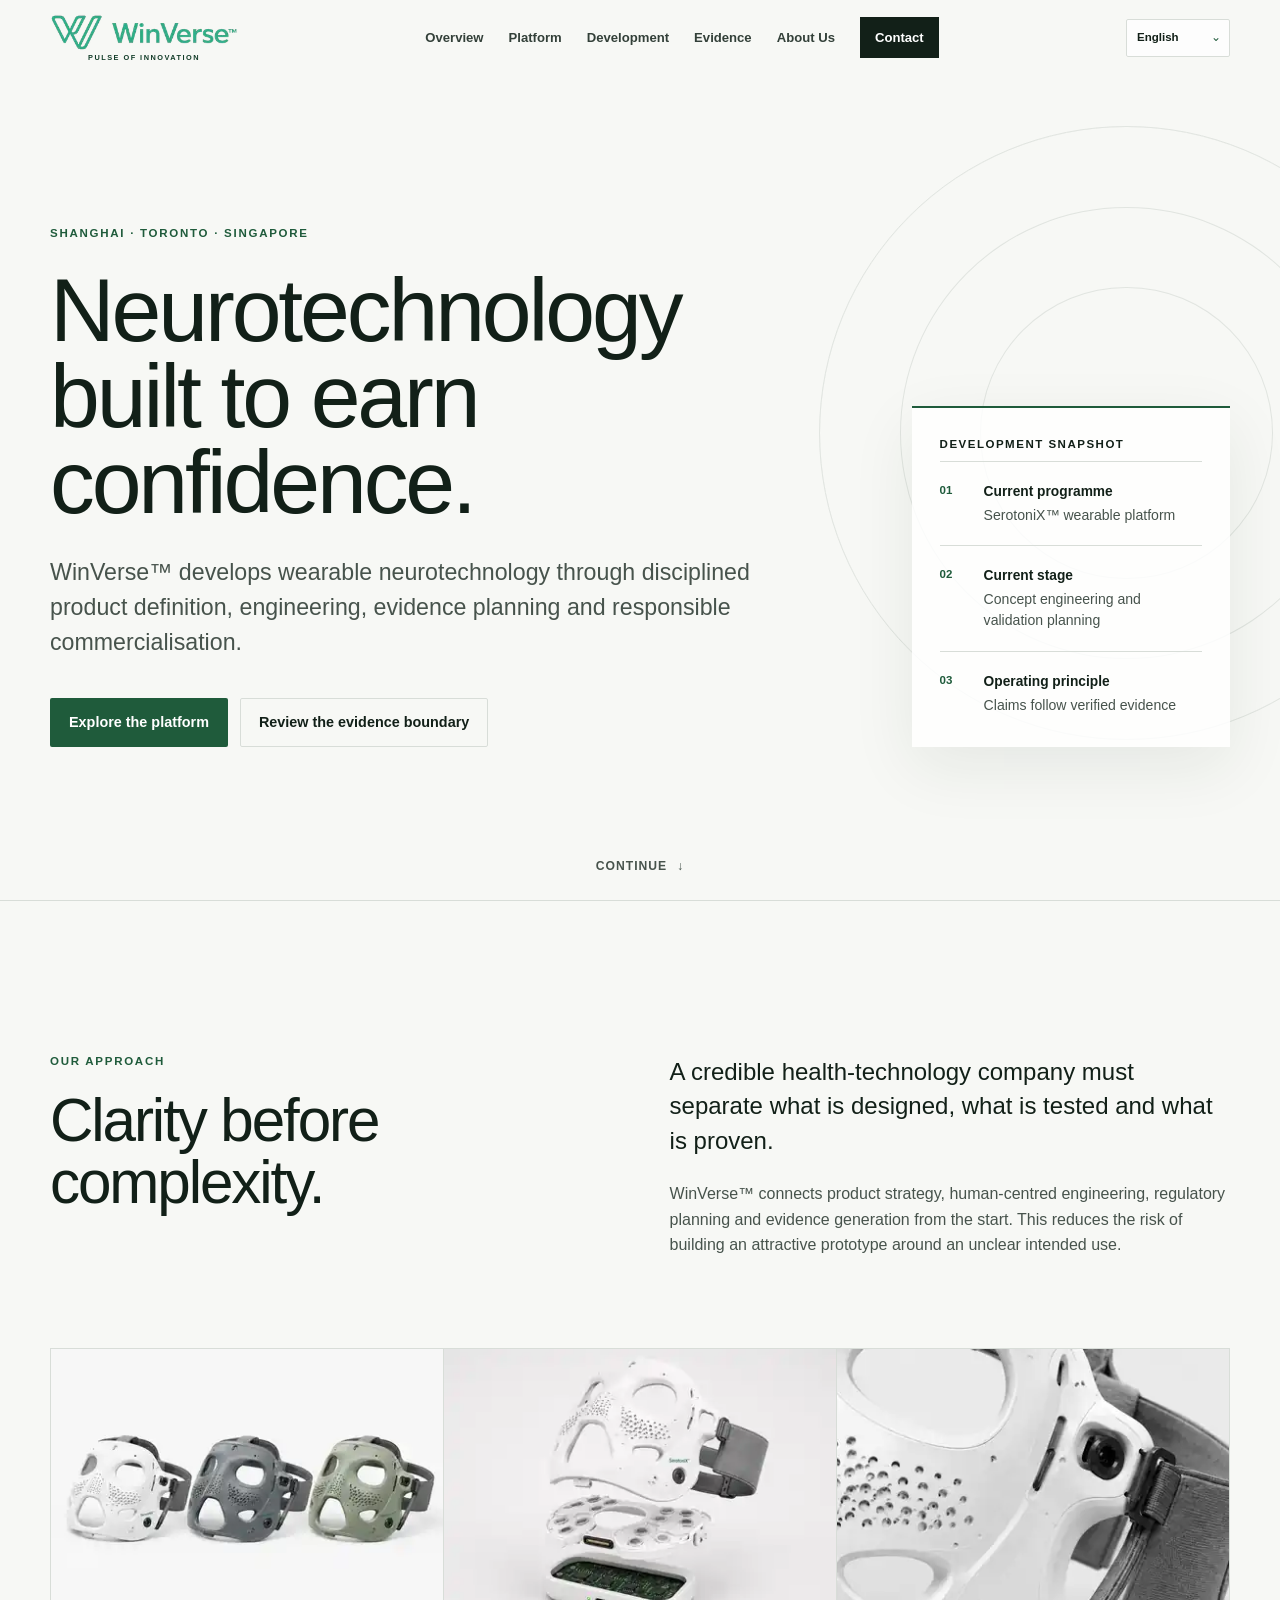
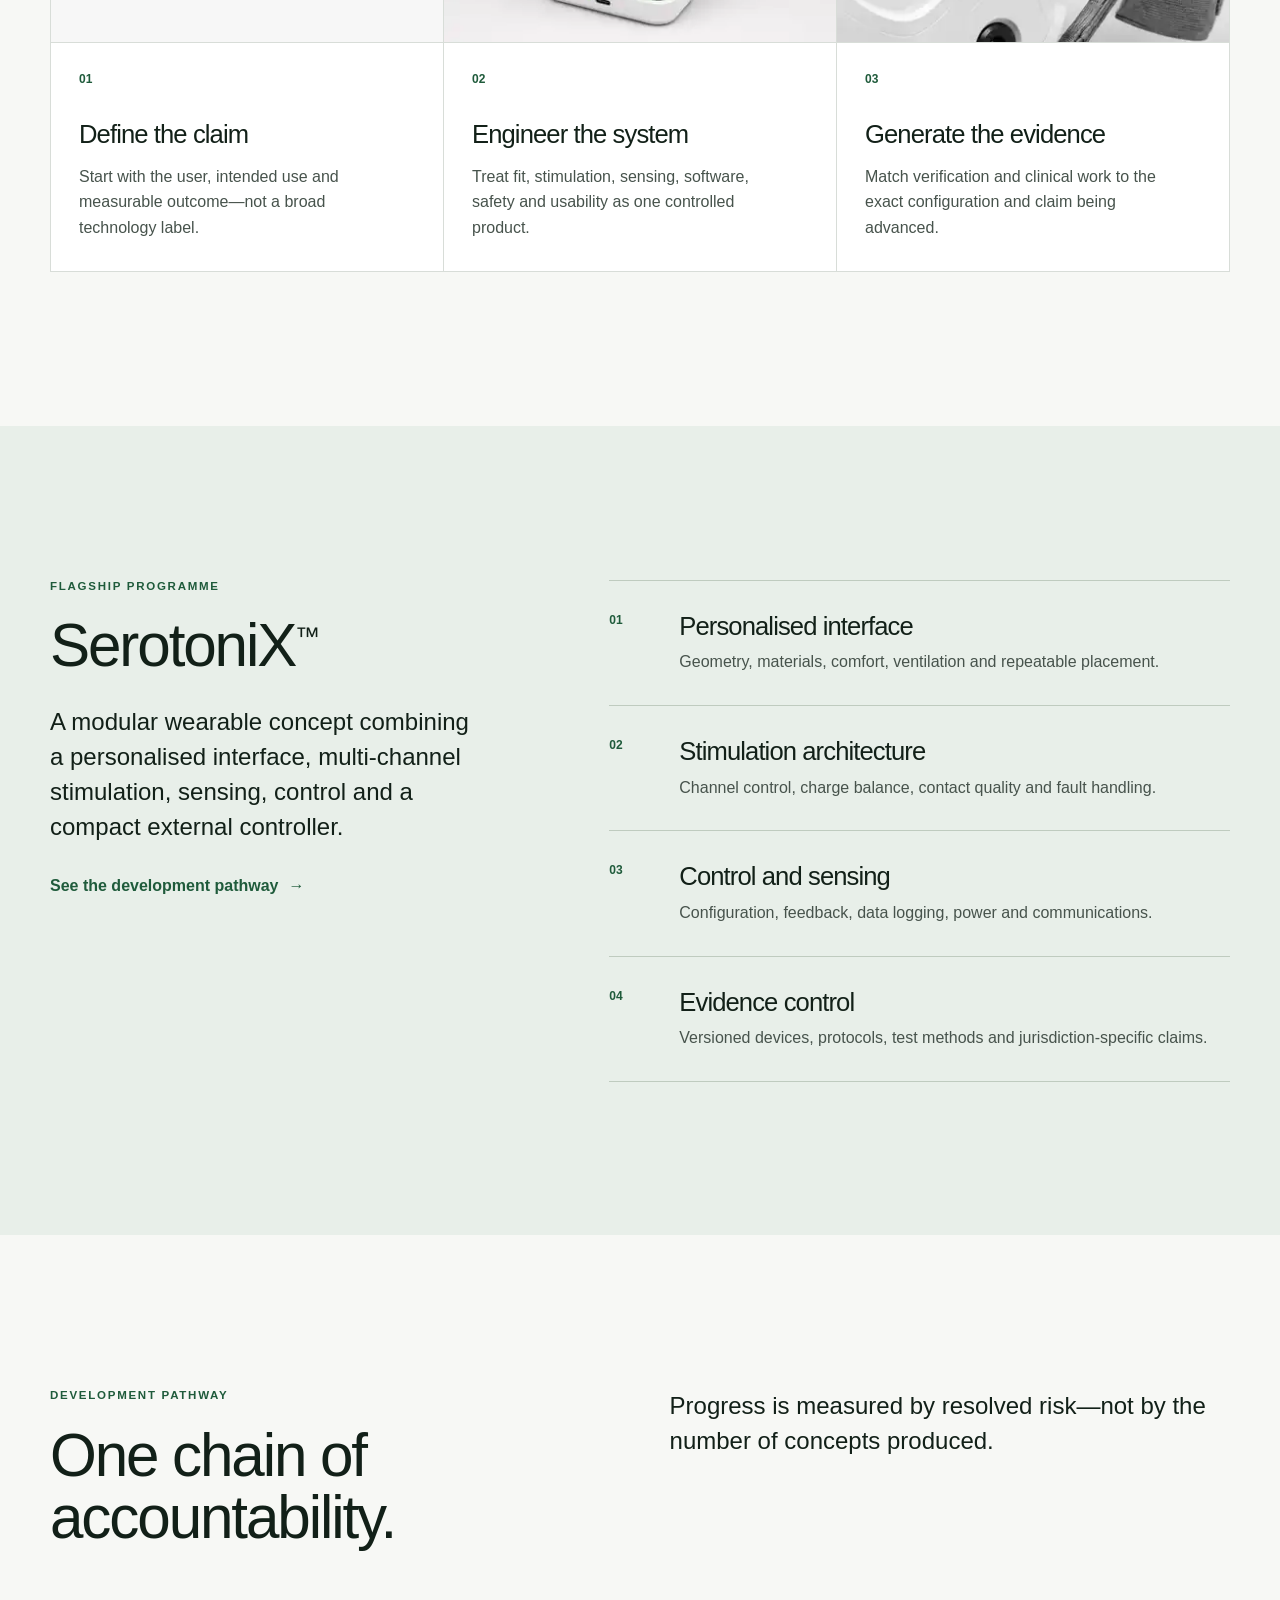
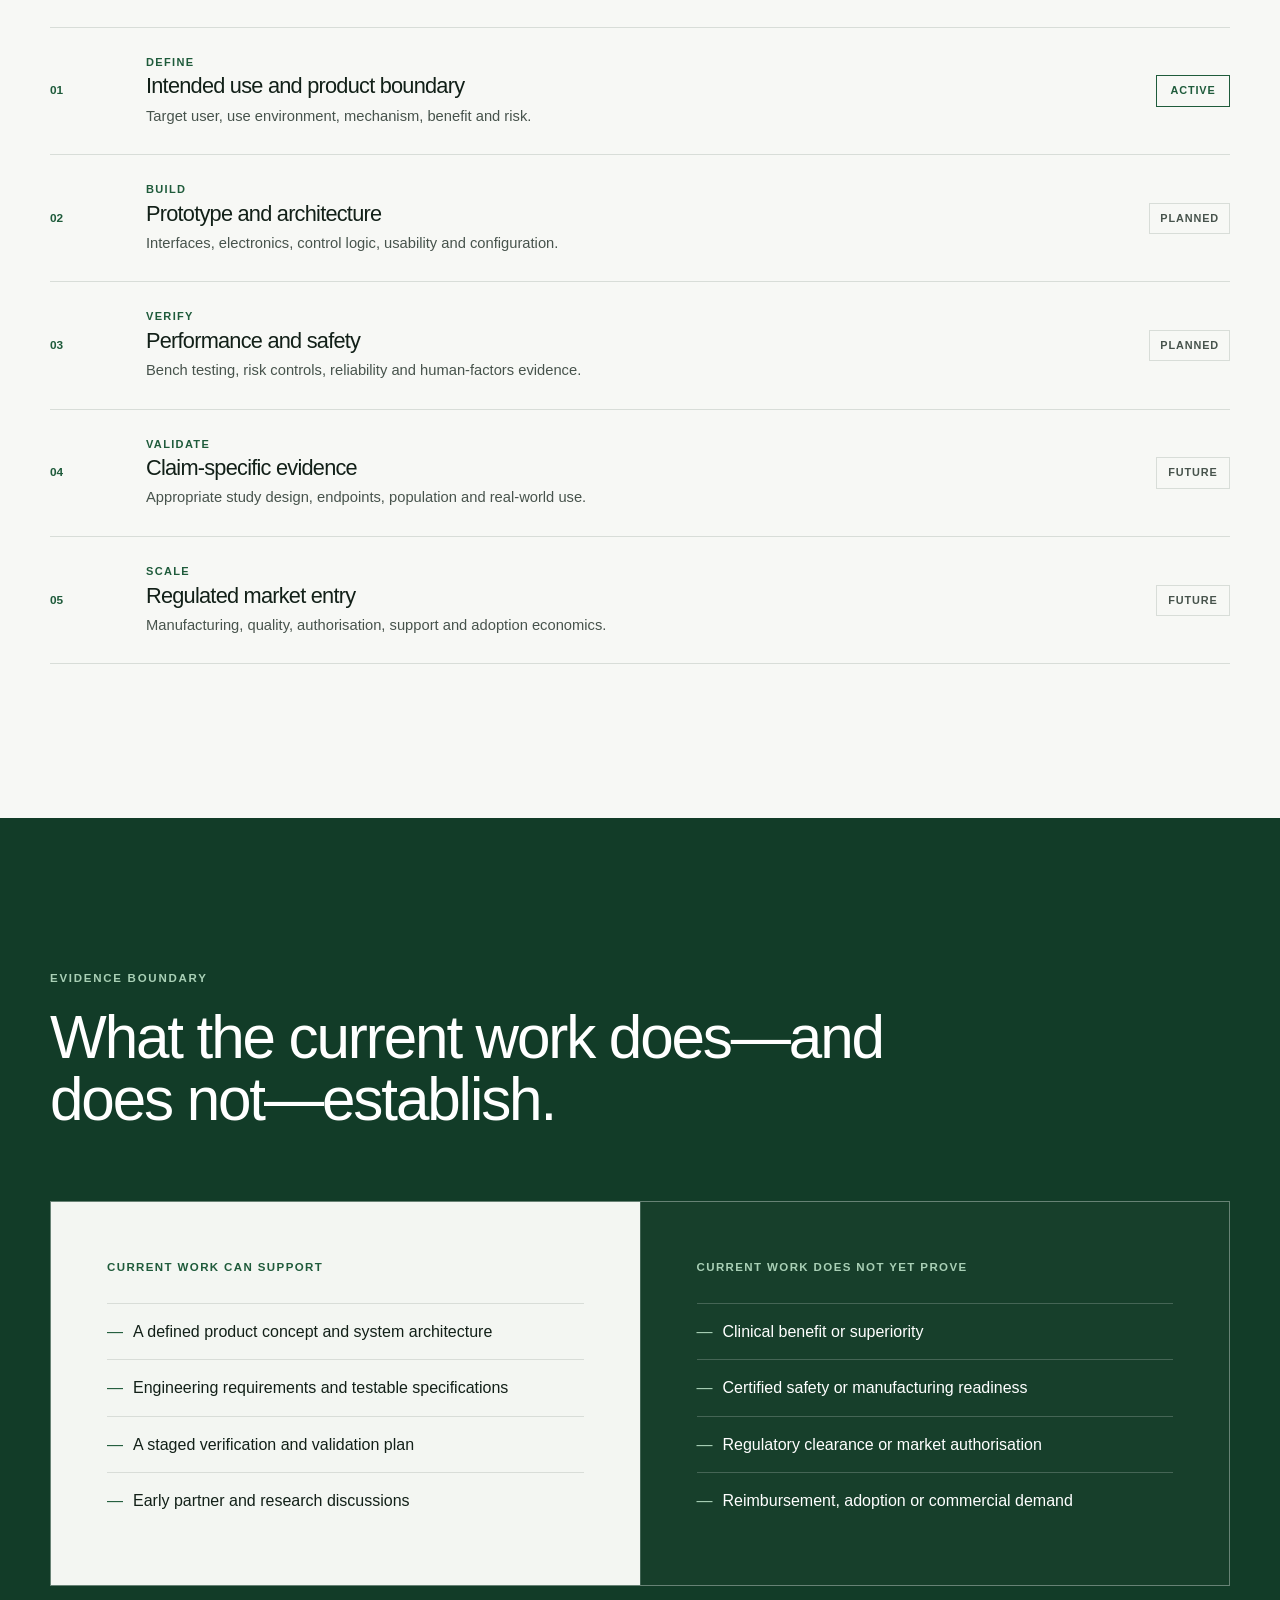
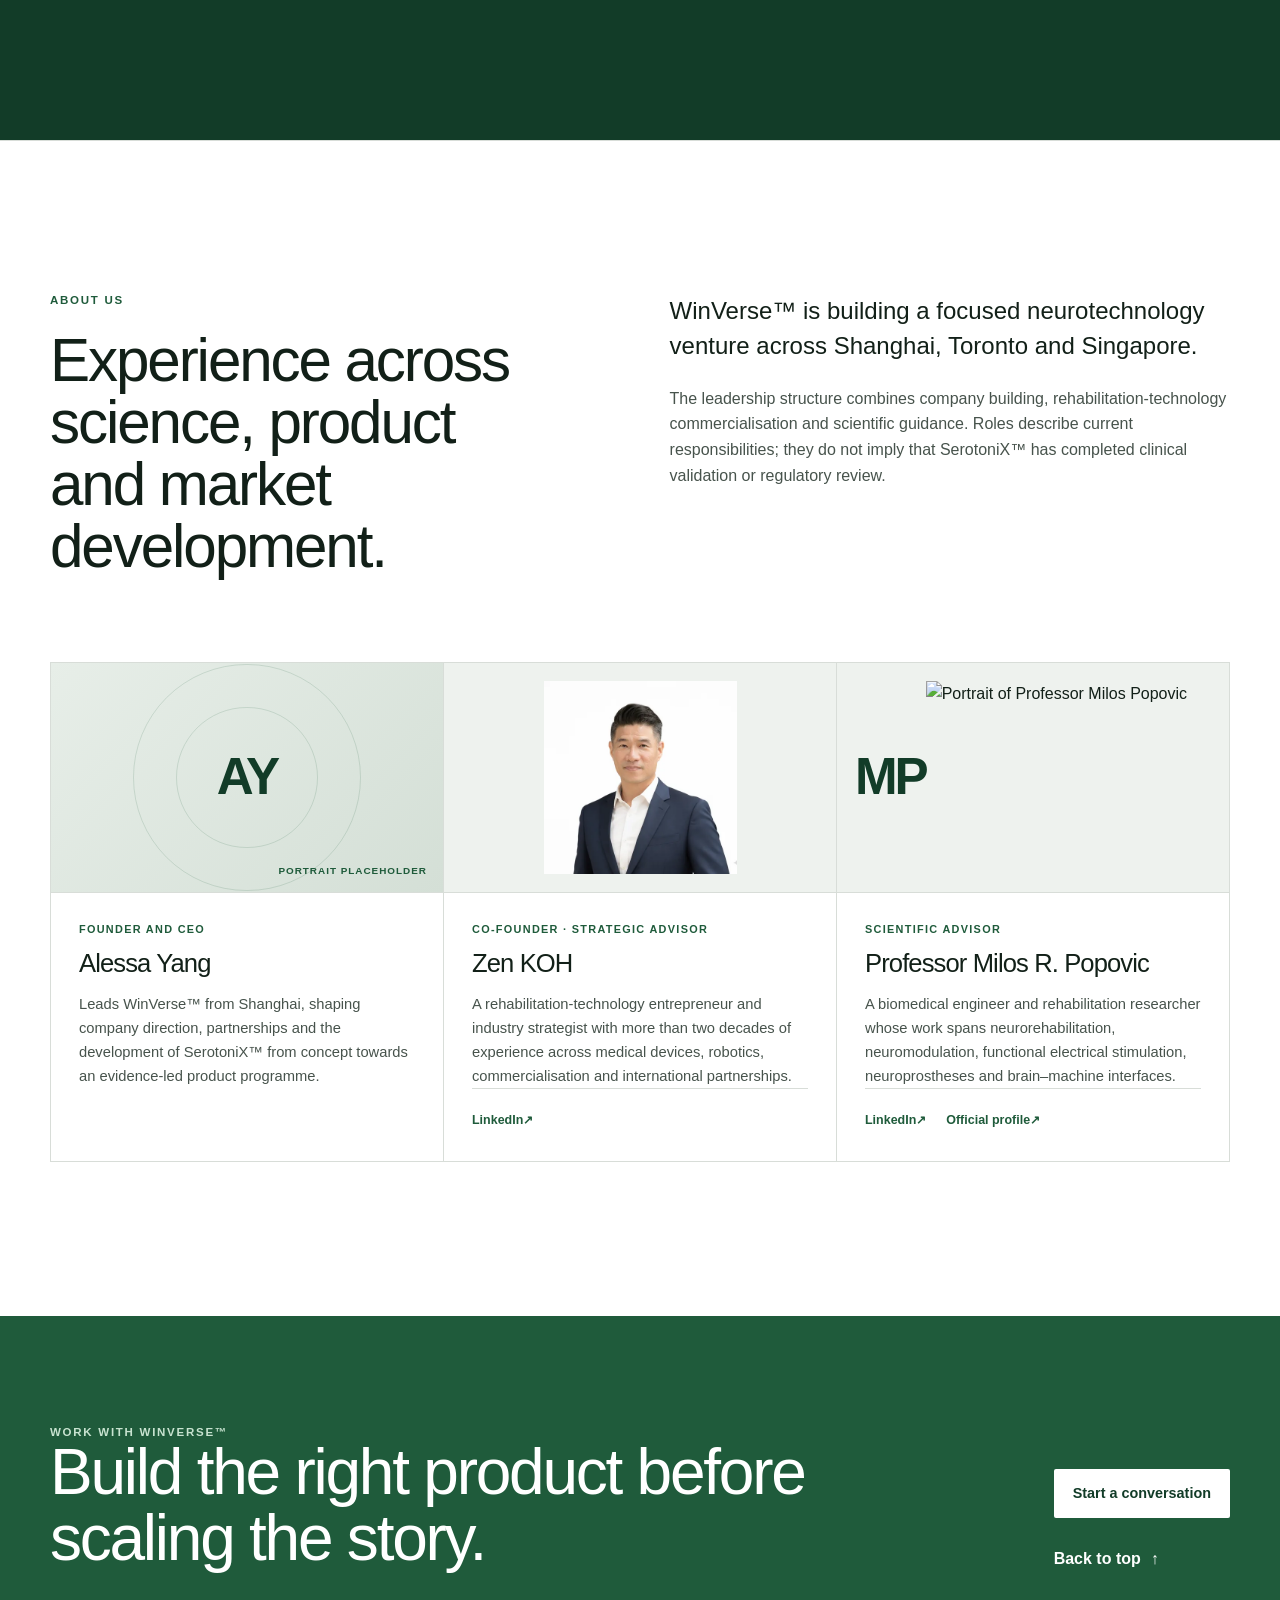
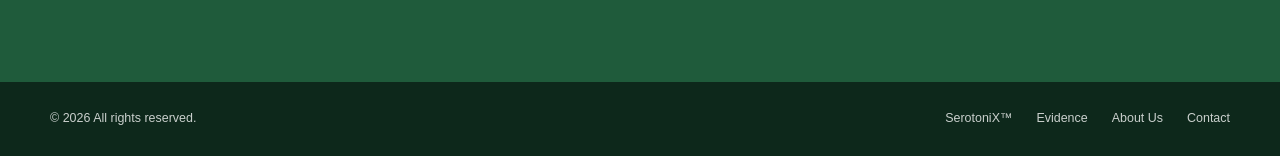
==== commit a49ba1cf: "Use verified attached technical detail visual" ====
--- a/index.html
+++ b/index.html
@@ -69,8 +69,8 @@
 
       <div class="shell principle-grid">
         <article class="principle-card reveal">
-          <a class="principle-media" href="assets/serotonix-colourways.webp" target="_blank" rel="noopener noreferrer" aria-label="Open the attached SerotoniX colourway study at full resolution">
-            <img src="assets/serotonix-colourways.webp" width="1448" height="1086" loading="lazy" decoding="async" alt="Three attached SerotoniX wearable concepts in white, graphite and sage finishes">
+          <a class="principle-media" href="assets/serotonix-colourways.webp" target="_blank" rel="noopener noreferrer" aria-label="Open the attached SerotoniX colourway study">
+            <img src="assets/serotonix-colourways.webp" width="400" height="300" loading="lazy" decoding="async" alt="Three attached SerotoniX wearable concepts in white, graphite and sage finishes">
           </a>
           <div class="principle-copy">
             <span class="card-number">01</span>
@@ -80,8 +80,8 @@
         </article>
 
         <article class="principle-card reveal">
-          <a class="principle-media" href="assets/serotonix-exploded.webp" target="_blank" rel="noopener noreferrer" aria-label="Open the attached SerotoniX exploded architecture study at full resolution">
-            <img src="assets/serotonix-exploded.webp" width="1448" height="1086" loading="lazy" decoding="async" alt="Attached exploded SerotoniX concept showing the wearable shell, electrode interface and controller electronics">
+          <a class="principle-media" href="assets/serotonix-exploded.webp" target="_blank" rel="noopener noreferrer" aria-label="Open the attached SerotoniX exploded architecture study">
+            <img src="assets/serotonix-exploded.webp" width="400" height="300" loading="lazy" decoding="async" alt="Attached exploded SerotoniX concept showing the wearable shell, electrode interface and controller electronics">
           </a>
           <div class="principle-copy">
             <span class="card-number">02</span>
@@ -91,8 +91,8 @@
         </article>
 
         <article class="principle-card reveal">
-          <a class="principle-media" href="assets/serotonix-dimensions.webp" target="_blank" rel="noopener noreferrer" aria-label="Open the attached SerotoniX dimensional study at full resolution">
-            <img src="assets/serotonix-dimensions.webp" width="1448" height="1086" loading="lazy" decoding="async" alt="Attached SerotoniX dimensional study with front, side, top and perspective views">
+          <a class="principle-media" href="assets/serotonix-detail.webp" target="_blank" rel="noopener noreferrer" aria-label="Open the attached SerotoniX technical-detail study">
+            <img src="assets/serotonix-detail.webp" width="400" height="300" loading="lazy" decoding="async" alt="Attached close technical view of the SerotoniX shell, connector and adjustable strap interface">
           </a>
           <div class="principle-copy">
             <span class="card-number">03</span>
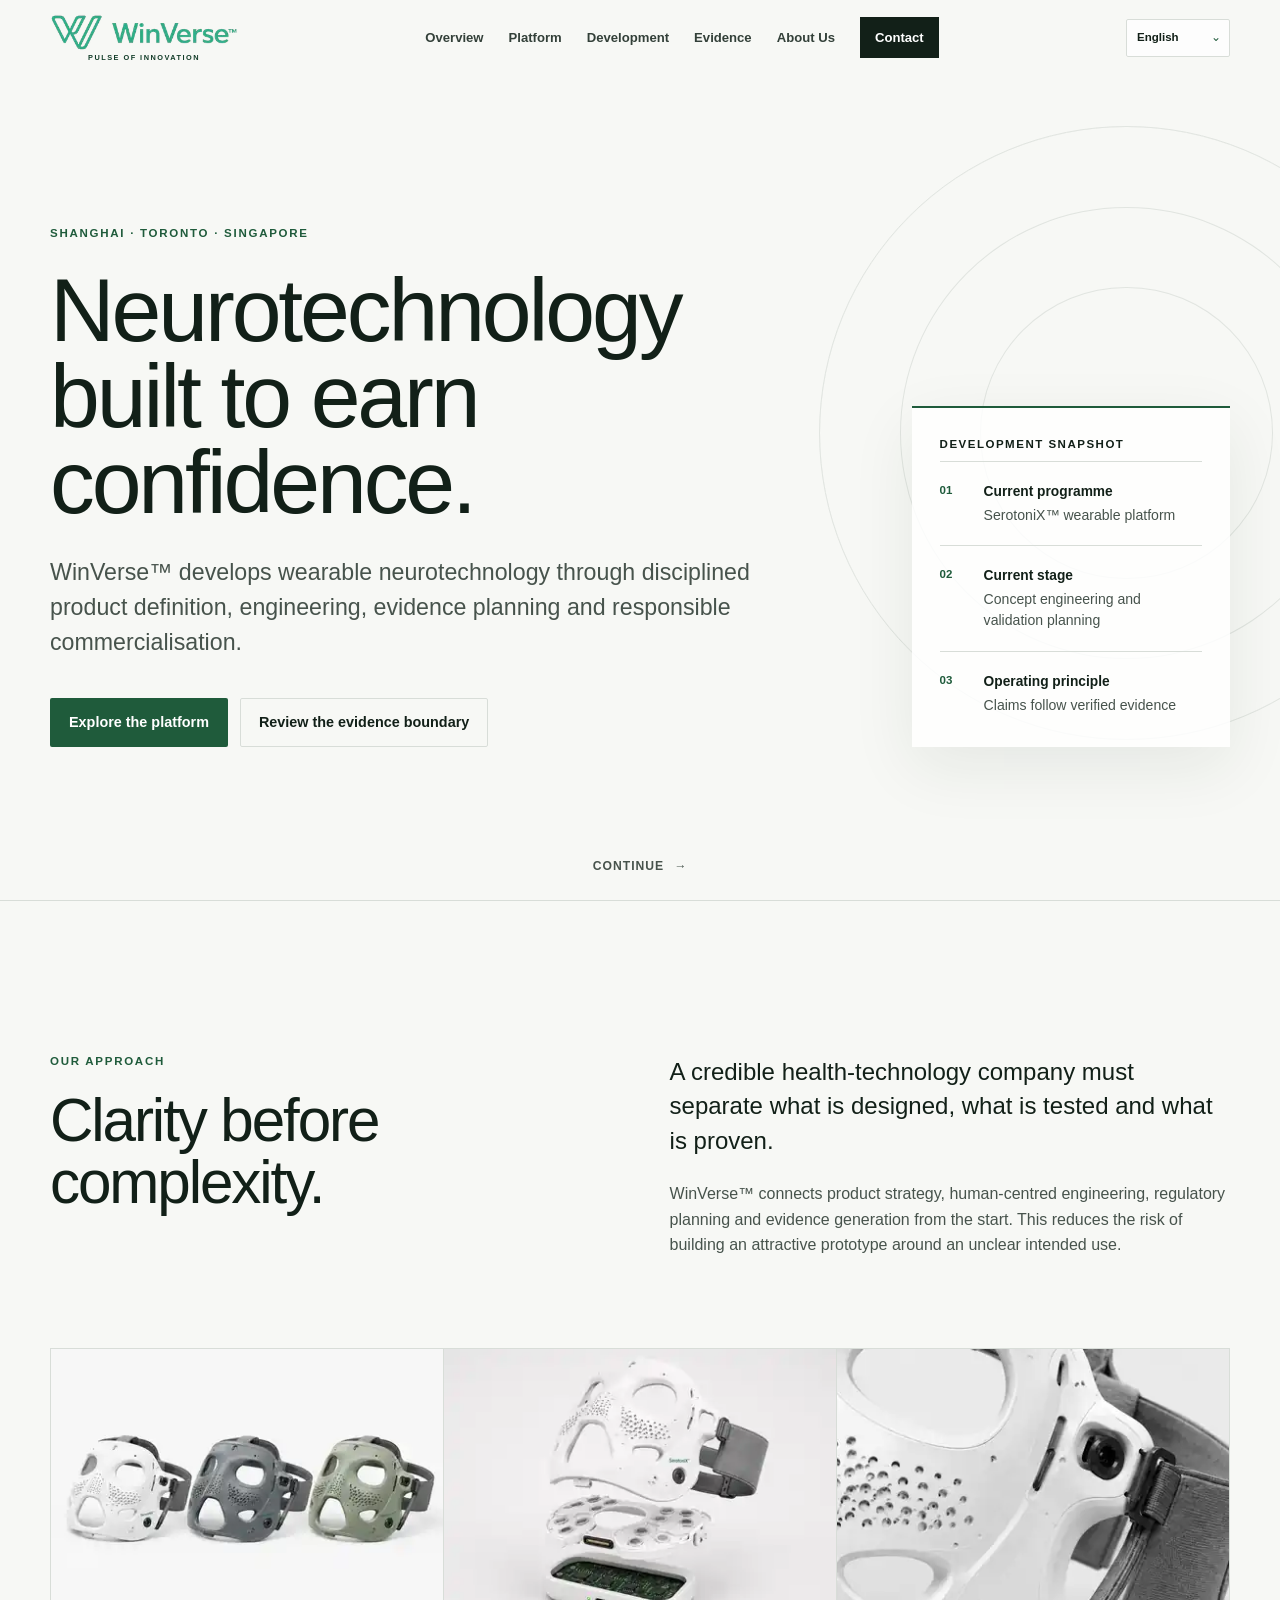
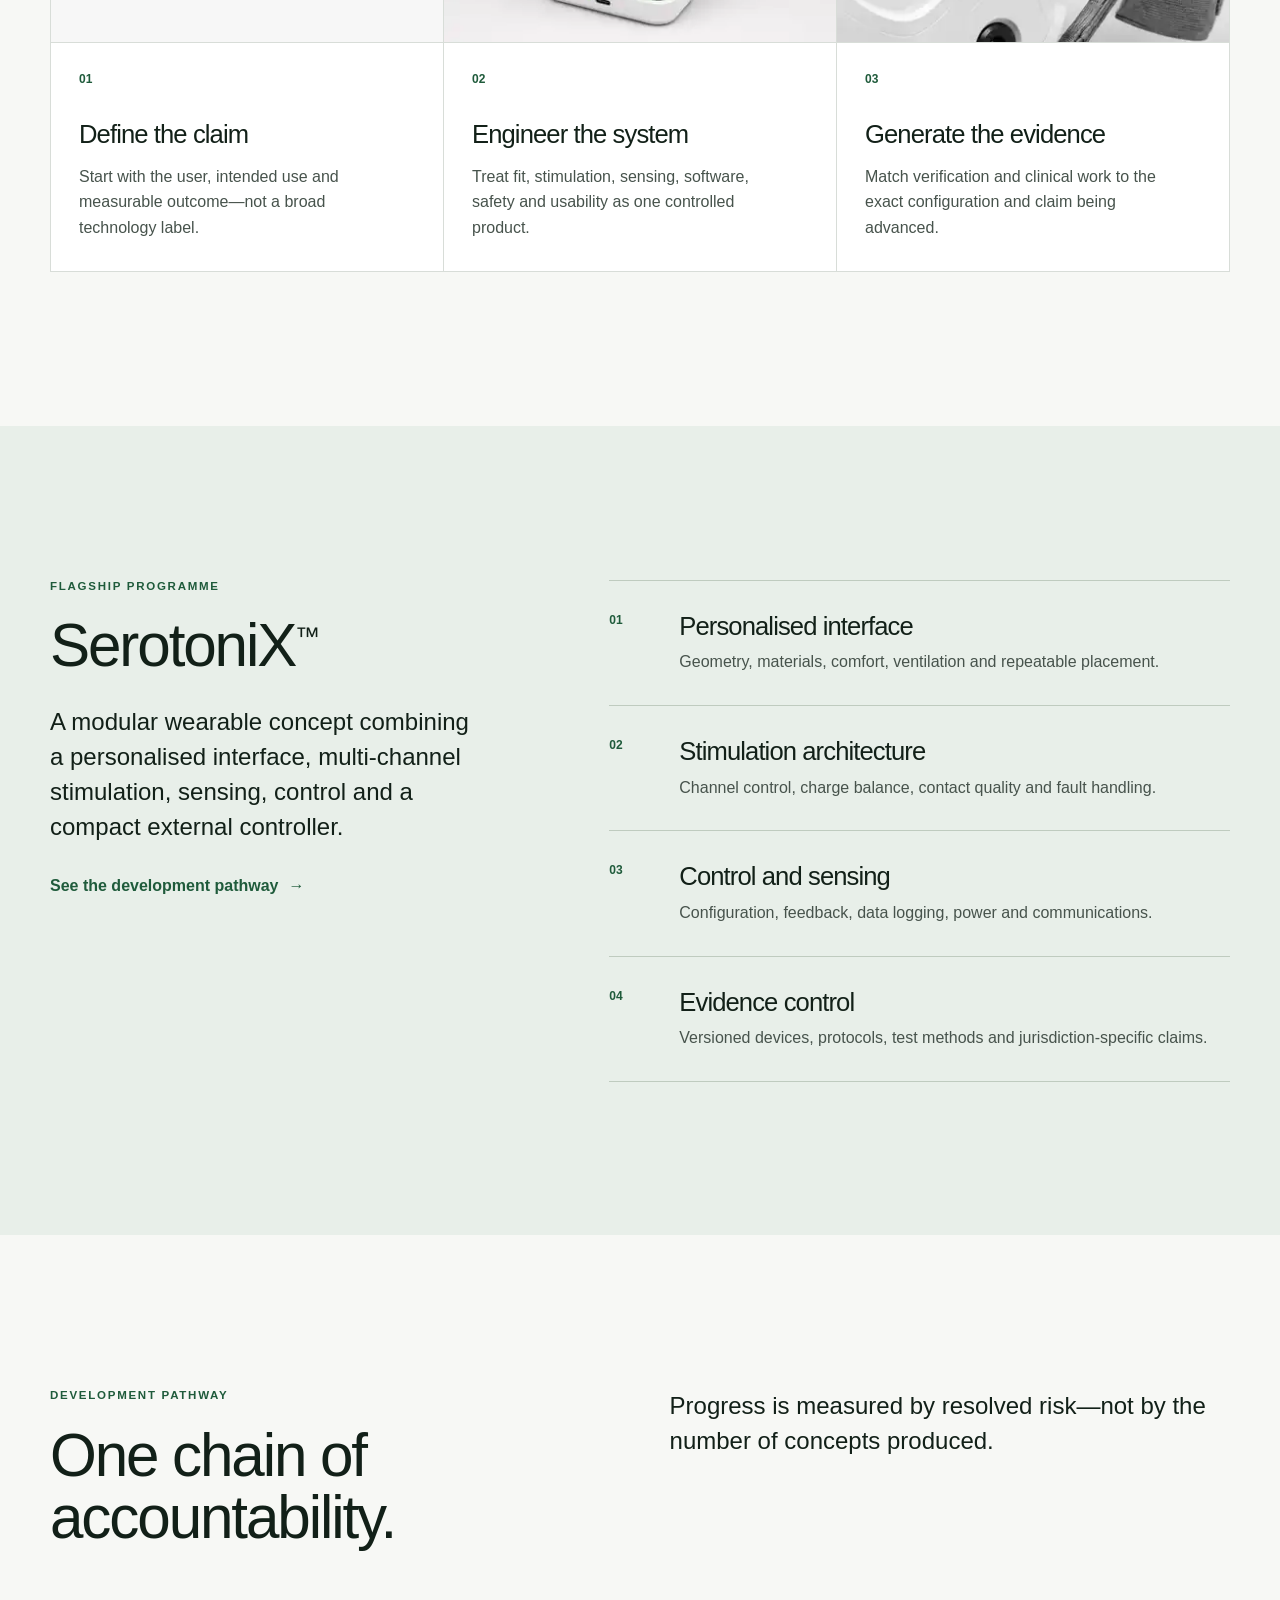
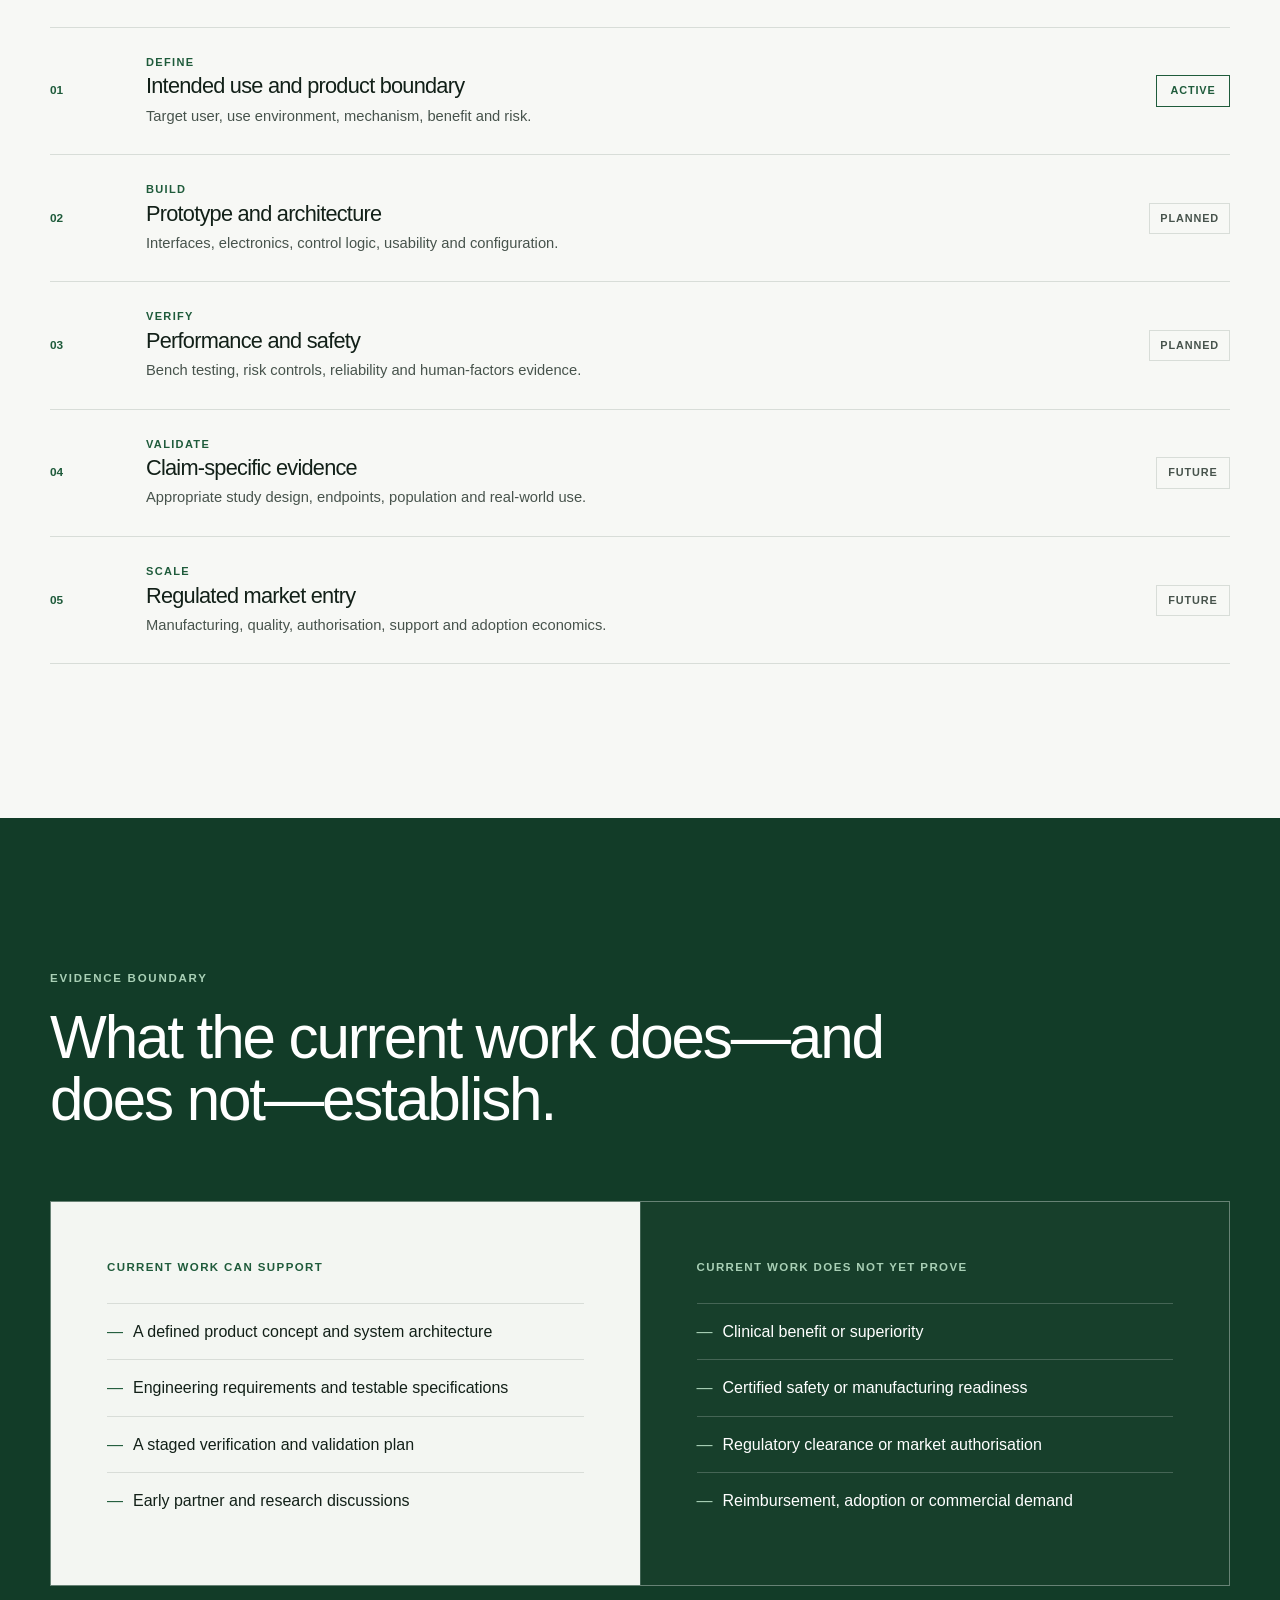
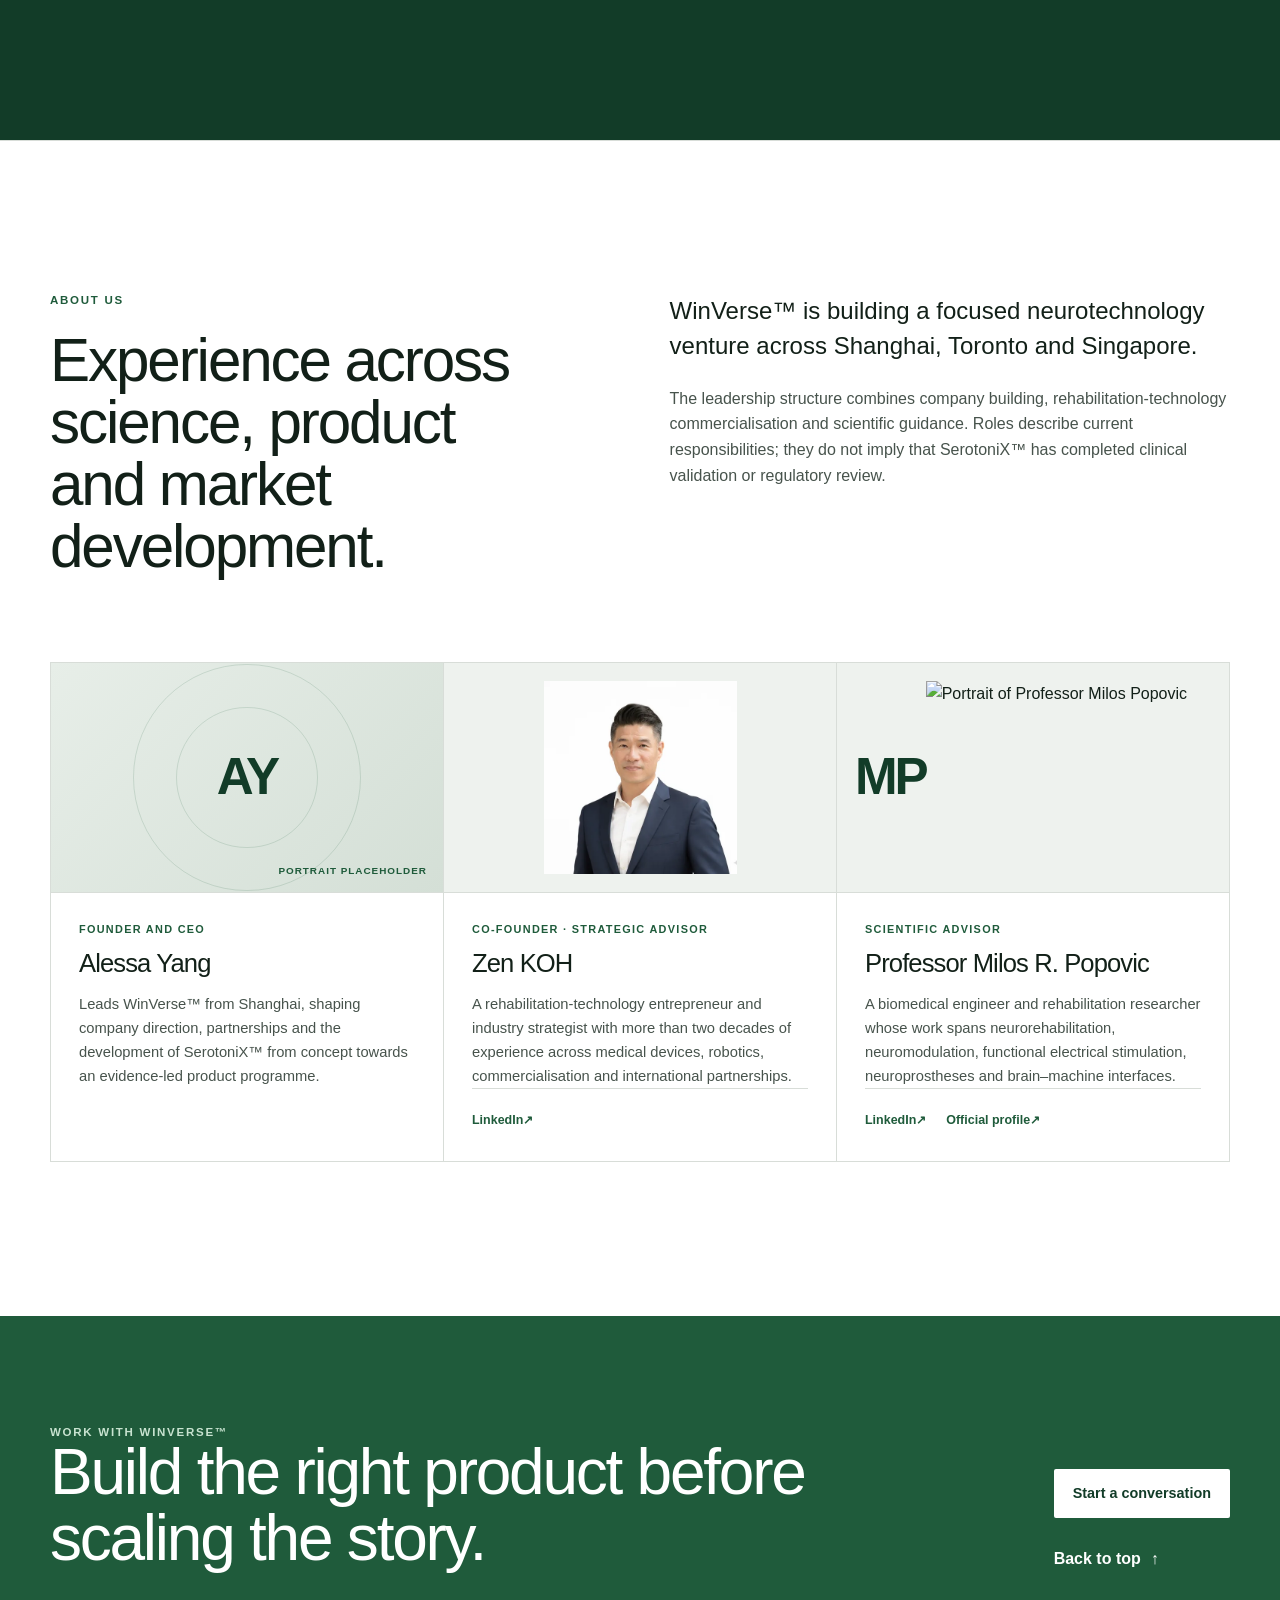
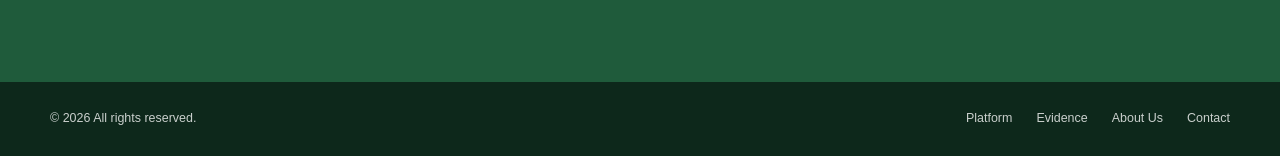
==== commit 94b0f088: "Route homepage controls to individual pages" ====
--- a/index.html
+++ b/index.html
@@ -1,163 +1 @@
-<!doctype html>
-<html lang="en">
-<head>
-  <meta charset="utf-8">
-  <meta name="viewport" content="width=device-width, initial-scale=1, viewport-fit=cover">
-  <meta name="theme-color" content="#f7f8f5">
-  <meta name="description" content="WinVerse™ develops human-centred neurotechnology through disciplined product definition, engineering and evidence planning.">
-  <meta property="og:title" content="WinVerse™ — Human-centred neurotechnology">
-  <meta property="og:description" content="A disciplined development platform for wearable neurotechnology, personalised interfaces and evidence-led commercialisation.">
-  <meta property="og:type" content="website">
-  <title>WinVerse™ — Human-centred neurotechnology</title>
-  <link rel="stylesheet" href="styles.css">
-  <link rel="stylesheet" href="visuals.css">
-  <script defer src="script.js"></script>
-</head>
-<body>
-  <a class="skip-link" href="#main">Skip to content</a>
-
-  <header class="site-header" data-header>
-    <div class="shell header-inner">
-      <a class="brand" href="#top" aria-label="WinVerse home">
-        <img class="brand-logo" src="assets/winverse-logo.webp" width="900" height="186" alt="WinVerse™">
-      </a>
-
-      <button class="menu-button" type="button" aria-expanded="false" aria-controls="site-nav" data-menu-button>
-        <span>Menu</span>
-        <span class="menu-icon" aria-hidden="true"><i></i><i></i></span>
-      </button>
-
-      <nav class="site-nav" id="site-nav" aria-label="Primary navigation" data-nav>
-        <a href="#overview">Overview</a>
-        <a href="#platform">Platform</a>
-        <a href="#development">Development</a>
-        <a href="#evidence">Evidence</a>
-        <a href="#about">About Us</a>
-        <a class="nav-cta" href="#contact">Contact</a>
-      </nav>
-    </div>
-  </header>
-
-  <main id="main">
-    <section class="hero" id="top">
-      <div class="shell hero-grid">
-        <div class="hero-copy reveal">
-          <p class="eyebrow">Shanghai · Toronto · Singapore</p>
-          <h1>Neurotechnology built to earn confidence.</h1>
-          <p class="hero-lede">WinVerse™ develops wearable neurotechnology through disciplined product definition, engineering, evidence planning and responsible commercialisation.</p>
-          <div class="hero-actions">
-            <a class="button button-primary" href="#platform">Explore the platform</a>
-            <a class="button button-secondary" href="#evidence">Review the evidence boundary</a>
-          </div>
-        </div>
-
-        <aside class="hero-panel reveal" aria-label="Development snapshot">
-          <p class="panel-label">Development snapshot</p>
-          <div class="snapshot-row"><span>01</span><div><strong>Current programme</strong><p>SerotoniX™ wearable platform</p></div></div>
-          <div class="snapshot-row"><span>02</span><div><strong>Current stage</strong><p>Concept engineering and validation planning</p></div></div>
-          <div class="snapshot-row"><span>03</span><div><strong>Operating principle</strong><p>Claims follow verified evidence</p></div></div>
-        </aside>
-      </div>
-      <a class="scroll-cue" href="#overview" aria-label="Continue to overview">Continue <span aria-hidden="true">↓</span></a>
-    </section>
-
-    <section class="section section-rule" id="overview">
-      <div class="shell two-column-heading">
-        <div class="section-heading reveal"><p class="eyebrow">Our approach</p><h2>Clarity before complexity.</h2></div>
-        <div class="section-copy reveal"><p class="lead">A credible health-technology company must separate what is designed, what is tested and what is proven.</p><p>WinVerse™ connects product strategy, human-centred engineering, regulatory planning and evidence generation from the start. This reduces the risk of building an attractive prototype around an unclear intended use.</p></div>
-      </div>
-
-      <div class="shell principle-grid">
-        <article class="principle-card reveal">
-          <a class="principle-media" href="assets/serotonix-colourways.webp" target="_blank" rel="noopener noreferrer" aria-label="Open the attached SerotoniX colourway study">
-            <img src="assets/serotonix-colourways.webp" width="400" height="300" loading="lazy" decoding="async" alt="Three attached SerotoniX wearable concepts in white, graphite and sage finishes">
-          </a>
-          <div class="principle-copy">
-            <span class="card-number">01</span>
-            <h3>Define the claim</h3>
-            <p>Start with the user, intended use and measurable outcome—not a broad technology label.</p>
-          </div>
-        </article>
-
-        <article class="principle-card reveal">
-          <a class="principle-media" href="assets/serotonix-exploded.webp" target="_blank" rel="noopener noreferrer" aria-label="Open the attached SerotoniX exploded architecture study">
-            <img src="assets/serotonix-exploded.webp" width="400" height="300" loading="lazy" decoding="async" alt="Attached exploded SerotoniX concept showing the wearable shell, electrode interface and controller electronics">
-          </a>
-          <div class="principle-copy">
-            <span class="card-number">02</span>
-            <h3>Engineer the system</h3>
-            <p>Treat fit, stimulation, sensing, software, safety and usability as one controlled product.</p>
-          </div>
-        </article>
-
-        <article class="principle-card reveal">
-          <a class="principle-media" href="assets/serotonix-detail.webp" target="_blank" rel="noopener noreferrer" aria-label="Open the attached SerotoniX technical-detail study">
-            <img src="assets/serotonix-detail.webp" width="400" height="300" loading="lazy" decoding="async" alt="Attached close technical view of the SerotoniX shell, connector and adjustable strap interface">
-          </a>
-          <div class="principle-copy">
-            <span class="card-number">03</span>
-            <h3>Generate the evidence</h3>
-            <p>Match verification and clinical work to the exact configuration and claim being advanced.</p>
-          </div>
-        </article>
-      </div>
-    </section>
-
-    <section class="section section-tint" id="platform">
-      <div class="shell platform-layout">
-        <div class="section-heading reveal"><p class="eyebrow">Flagship programme</p><h2>SerotoniX<span class="tm">™</span></h2><p class="lead">A modular wearable concept combining a personalised interface, multi-channel stimulation, sensing, control and a compact external controller.</p><a class="text-link" href="#development">See the development pathway <span aria-hidden="true">→</span></a></div>
-        <div class="platform-stack">
-          <article class="platform-row reveal"><span>01</span><div><h3>Personalised interface</h3><p>Geometry, materials, comfort, ventilation and repeatable placement.</p></div></article>
-          <article class="platform-row reveal"><span>02</span><div><h3>Stimulation architecture</h3><p>Channel control, charge balance, contact quality and fault handling.</p></div></article>
-          <article class="platform-row reveal"><span>03</span><div><h3>Control and sensing</h3><p>Configuration, feedback, data logging, power and communications.</p></div></article>
-          <article class="platform-row reveal"><span>04</span><div><h3>Evidence control</h3><p>Versioned devices, protocols, test methods and jurisdiction-specific claims.</p></div></article>
-        </div>
-      </div>
-    </section>
-
-    <section class="section" id="development">
-      <div class="shell">
-        <div class="two-column-heading"><div class="section-heading reveal"><p class="eyebrow">Development pathway</p><h2>One chain of accountability.</h2></div><div class="section-copy reveal"><p class="lead">Progress is measured by resolved risk—not by the number of concepts produced.</p></div></div>
-        <div class="pathway" role="list" aria-label="Development pathway">
-          <article class="pathway-item reveal" role="listitem"><div class="pathway-index">01</div><div><p class="pathway-state">Define</p><h3>Intended use and product boundary</h3><p>Target user, use environment, mechanism, benefit and risk.</p></div><span class="status">Active</span></article>
-          <article class="pathway-item reveal" role="listitem"><div class="pathway-index">02</div><div><p class="pathway-state">Build</p><h3>Prototype and architecture</h3><p>Interfaces, electronics, control logic, usability and configuration.</p></div><span class="status status-neutral">Planned</span></article>
-          <article class="pathway-item reveal" role="listitem"><div class="pathway-index">03</div><div><p class="pathway-state">Verify</p><h3>Performance and safety</h3><p>Bench testing, risk controls, reliability and human-factors evidence.</p></div><span class="status status-neutral">Planned</span></article>
-          <article class="pathway-item reveal" role="listitem"><div class="pathway-index">04</div><div><p class="pathway-state">Validate</p><h3>Claim-specific evidence</h3><p>Appropriate study design, endpoints, population and real-world use.</p></div><span class="status status-neutral">Future</span></article>
-          <article class="pathway-item reveal" role="listitem"><div class="pathway-index">05</div><div><p class="pathway-state">Scale</p><h3>Regulated market entry</h3><p>Manufacturing, quality, authorisation, support and adoption economics.</p></div><span class="status status-neutral">Future</span></article>
-        </div>
-      </div>
-    </section>
-
-    <section class="section evidence-section" id="evidence">
-      <div class="shell evidence-grid">
-        <div class="section-heading reveal"><p class="eyebrow">Evidence boundary</p><h2>What the current work does—and does not—establish.</h2></div>
-        <div class="boundary-grid">
-          <article class="boundary-card reveal"><p class="boundary-label">Current work can support</p><ul><li>A defined product concept and system architecture</li><li>Engineering requirements and testable specifications</li><li>A staged verification and validation plan</li><li>Early partner and research discussions</li></ul></article>
-          <article class="boundary-card boundary-card-dark reveal"><p class="boundary-label">Current work does not yet prove</p><ul><li>Clinical benefit or superiority</li><li>Certified safety or manufacturing readiness</li><li>Regulatory clearance or market authorisation</li><li>Reimbursement, adoption or commercial demand</li></ul></article>
-        </div>
-      </div>
-    </section>
-
-    <section class="section section-rule about-section" id="about">
-      <div class="shell">
-        <div class="about-intro">
-          <div class="section-heading reveal"><p class="eyebrow">About Us</p><h2>Experience across science, product and market development.</h2></div>
-          <div class="section-copy reveal"><p class="lead">WinVerse™ is building a focused neurotechnology venture across Shanghai, Toronto and Singapore.</p><p>The leadership structure combines company building, rehabilitation-technology commercialisation and scientific guidance. Roles describe current responsibilities; they do not imply that SerotoniX™ has completed clinical validation or regulatory review.</p></div>
-        </div>
-
-        <div class="team-grid" aria-label="WinVerse leadership">
-          <article class="team-card reveal"><div class="team-media team-media-placeholder"><span class="team-initials" aria-hidden="true">AY</span><span class="portrait-status">Portrait placeholder</span></div><div class="team-content"><p class="team-role">Founder and CEO</p><h3>Alessa Yang</h3><p>Leads WinVerse™ from Shanghai, shaping company direction, partnerships and the development of SerotoniX™ from concept towards an evidence-led product programme.</p></div></article>
-
-          <article class="team-card reveal"><div class="team-media"><span class="team-initials" aria-hidden="true">ZK</span><img class="team-photo team-photo-zen" src="assets/zen-koh.webp" width="720" height="720" loading="lazy" decoding="async" alt="Portrait of Zen KOH" onerror="this.hidden=true;this.parentElement.classList.add('image-failed')"></div><div class="team-content"><p class="team-role">Co-founder · Strategic Advisor</p><h3>Zen KOH</h3><p>A rehabilitation-technology entrepreneur and industry strategist with more than two decades of experience across medical devices, robotics, commercialisation and international partnerships.</p><div class="profile-links"><a href="https://www.linkedin.com/in/zenkoh/" target="_blank" rel="noopener noreferrer">LinkedIn <span aria-hidden="true">↗</span></a></div></div></article>
-
-          <article class="team-card reveal"><div class="team-media"><span class="team-initials" aria-hidden="true">MP</span><img class="team-photo team-photo-milos" src="https://bme.utoronto.ca/wp-content/uploads/2023/07/Milos-Popovic-director-e1688497582502.png" loading="lazy" decoding="async" alt="Portrait of Professor Milos Popovic" onerror="this.hidden=true;this.parentElement.classList.add('image-failed')"></div><div class="team-content"><p class="team-role">Scientific Advisor</p><h3>Professor Milos R. Popovic</h3><p>A biomedical engineer and rehabilitation researcher whose work spans neurorehabilitation, neuromodulation, functional electrical stimulation, neuroprostheses and brain–machine interfaces.</p><div class="profile-links"><a href="https://www.linkedin.com/in/milos-r-popovic-07499139/" target="_blank" rel="noopener noreferrer">LinkedIn <span aria-hidden="true">↗</span></a><a href="https://kite-uhn.com/scientist/milos-popovic" target="_blank" rel="noopener noreferrer">Official profile <span aria-hidden="true">↗</span></a></div></div></article>
-        </div>
-      </div>
-    </section>
-
-    <section class="contact-section" id="contact"><div class="shell contact-inner reveal"><div><p class="eyebrow">Work with WinVerse™</p><h2>Build the right product before scaling the story.</h2></div><div class="contact-actions"><a class="button button-light" href="mailto:winverse.ai@gmail.com">Start a conversation</a><a class="text-link text-link-light" href="#top">Back to top <span aria-hidden="true">↑</span></a></div></div></section>
-  </main>
-
-  <footer class="site-footer"><div class="shell footer-inner"><p>© <span data-year></span> WinVerse™. All rights reserved.</p><nav aria-label="Footer navigation"><a href="#platform">SerotoniX™</a><a href="#evidence">Evidence</a><a href="#about">About Us</a><a href="#contact">Contact</a></nav></div></footer>
-</body>
-</html>
+<!doctype html><html lang="en"><head><meta charset="utf-8"><meta name="viewport" content="width=device-width, initial-scale=1, viewport-fit=cover"><meta name="theme-color" content="#f7f8f5"><meta name="description" content="WinVerse™ develops human-centred neurotechnology through disciplined product definition, engineering and evidence planning."><meta property="og:title" content="WinVerse™ — Human-centred neurotechnology"><meta property="og:description" content="A disciplined development platform for wearable neurotechnology, personalised interfaces and evidence-led commercialisation."><meta property="og:type" content="website"><title>WinVerse™ — Human-centred neurotechnology</title><link rel="stylesheet" href="styles.css"><link rel="stylesheet" href="visuals.css"><script defer src="script.js"></script></head><body><a class="skip-link" href="#main">Skip to content</a><header class="site-header" data-header><div class="shell header-inner"><a class="brand" href="index.html" aria-label="WinVerse home"><img class="brand-logo" src="assets/winverse-logo.webp" width="900" height="186" alt="WinVerse™"></a><button class="menu-button" type="button" aria-expanded="false" aria-controls="site-nav" data-menu-button><span>Menu</span><span class="menu-icon" aria-hidden="true"><i></i><i></i></span></button><nav class="site-nav" id="site-nav" aria-label="Primary navigation" data-nav><a href="overview.html" data-i18n="nav.overview">Overview</a><a href="platform.html" data-i18n="nav.platform">Platform</a><a href="development.html" data-i18n="nav.development">Development</a><a href="evidence.html" data-i18n="nav.evidence">Evidence</a><a href="about.html" data-i18n="nav.about">About Us</a><a class="nav-cta" href="contact.html" data-i18n="nav.contact">Contact</a></nav></div></header><main id="main"><section class="hero" id="top"><div class="shell hero-grid"><div class="hero-copy reveal"><p class="eyebrow">Shanghai · Toronto · Singapore</p><h1>Neurotechnology built to earn confidence.</h1><p class="hero-lede">WinVerse™ develops wearable neurotechnology through disciplined product definition, engineering, evidence planning and responsible commercialisation.</p><div class="hero-actions"><a class="button button-primary" href="platform.html">Explore the platform</a><a class="button button-secondary" href="evidence.html">Review the evidence boundary</a></div></div><aside class="hero-panel reveal" aria-label="Development snapshot"><p class="panel-label">Development snapshot</p><div class="snapshot-row"><span>01</span><div><strong>Current programme</strong><p>SerotoniX™ wearable platform</p></div></div><div class="snapshot-row"><span>02</span><div><strong>Current stage</strong><p>Concept engineering and validation planning</p></div></div><div class="snapshot-row"><span>03</span><div><strong>Operating principle</strong><p>Claims follow verified evidence</p></div></div></aside></div><a class="scroll-cue" href="overview.html" aria-label="Continue to overview">Continue <span aria-hidden="true">→</span></a></section><section class="section section-rule" id="overview"><div class="shell two-column-heading"><div class="section-heading reveal"><p class="eyebrow">Our approach</p><h2>Clarity before complexity.</h2></div><div class="section-copy reveal"><p class="lead">A credible health-technology company must separate what is designed, what is tested and what is proven.</p><p>WinVerse™ connects product strategy, human-centred engineering, regulatory planning and evidence generation from the start. This reduces the risk of building an attractive prototype around an unclear intended use.</p></div></div><div class="shell principle-grid"><article class="principle-card reveal"><a class="principle-media" href="overview.html" aria-label="Open the WinVerse claim-definition page"><img src="assets/serotonix-colourways.webp" width="400" height="300" loading="lazy" decoding="async" alt="Three attached SerotoniX wearable concepts in white, graphite and sage finishes"></a><div class="principle-copy"><span class="card-number">01</span><h3>Define the claim</h3><p>Start with the user, intended use and measurable outcome—not a broad technology label.</p></div></article><article class="principle-card reveal"><a class="principle-media" href="platform.html" aria-label="Open the SerotoniX platform architecture page"><img src="assets/serotonix-exploded.webp" width="400" height="300" loading="lazy" decoding="async" alt="Attached exploded SerotoniX concept showing the wearable shell, electrode interface and controller electronics"></a><div class="principle-copy"><span class="card-number">02</span><h3>Engineer the system</h3><p>Treat fit, stimulation, sensing, software, safety and usability as one controlled product.</p></div></article><article class="principle-card reveal"><a class="principle-media" href="evidence.html" aria-label="Open the WinVerse evidence strategy page"><img src="assets/serotonix-detail.webp" width="400" height="300" loading="lazy" decoding="async" alt="Attached close technical view of the SerotoniX shell, connector and adjustable strap interface"></a><div class="principle-copy"><span class="card-number">03</span><h3>Generate the evidence</h3><p>Match verification and clinical work to the exact configuration and claim being advanced.</p></div></article></div></section><section class="section section-tint" id="platform"><div class="shell platform-layout"><div class="section-heading reveal"><p class="eyebrow">Flagship programme</p><h2>SerotoniX<span class="tm">™</span></h2><p class="lead">A modular wearable concept combining a personalised interface, multi-channel stimulation, sensing, control and a compact external controller.</p><a class="text-link" href="development.html">See the development pathway <span aria-hidden="true">→</span></a></div><div class="platform-stack"><article class="platform-row reveal"><span>01</span><div><h3>Personalised interface</h3><p>Geometry, materials, comfort, ventilation and repeatable placement.</p></div></article><article class="platform-row reveal"><span>02</span><div><h3>Stimulation architecture</h3><p>Channel control, charge balance, contact quality and fault handling.</p></div></article><article class="platform-row reveal"><span>03</span><div><h3>Control and sensing</h3><p>Configuration, feedback, data logging, power and communications.</p></div></article><article class="platform-row reveal"><span>04</span><div><h3>Evidence control</h3><p>Versioned devices, protocols, test methods and jurisdiction-specific claims.</p></div></article></div></div></section><section class="section" id="development"><div class="shell"><div class="two-column-heading"><div class="section-heading reveal"><p class="eyebrow">Development pathway</p><h2>One chain of accountability.</h2></div><div class="section-copy reveal"><p class="lead">Progress is measured by resolved risk—not by the number of concepts produced.</p></div></div><div class="pathway" role="list" aria-label="Development pathway"><article class="pathway-item reveal" role="listitem"><div class="pathway-index">01</div><div><p class="pathway-state">Define</p><h3>Intended use and product boundary</h3><p>Target user, use environment, mechanism, benefit and risk.</p></div><span class="status">Active</span></article><article class="pathway-item reveal" role="listitem"><div class="pathway-index">02</div><div><p class="pathway-state">Build</p><h3>Prototype and architecture</h3><p>Interfaces, electronics, control logic, usability and configuration.</p></div><span class="status status-neutral">Planned</span></article><article class="pathway-item reveal" role="listitem"><div class="pathway-index">03</div><div><p class="pathway-state">Verify</p><h3>Performance and safety</h3><p>Bench testing, risk controls, reliability and human-factors evidence.</p></div><span class="status status-neutral">Planned</span></article><article class="pathway-item reveal" role="listitem"><div class="pathway-index">04</div><div><p class="pathway-state">Validate</p><h3>Claim-specific evidence</h3><p>Appropriate study design, endpoints, population and real-world use.</p></div><span class="status status-neutral">Future</span></article><article class="pathway-item reveal" role="listitem"><div class="pathway-index">05</div><div><p class="pathway-state">Scale</p><h3>Regulated market entry</h3><p>Manufacturing, quality, authorisation, support and adoption economics.</p></div><span class="status status-neutral">Future</span></article></div></div></section><section class="section evidence-section" id="evidence"><div class="shell evidence-grid"><div class="section-heading reveal"><p class="eyebrow">Evidence boundary</p><h2>What the current work does—and does not—establish.</h2></div><div class="boundary-grid"><article class="boundary-card reveal"><p class="boundary-label">Current work can support</p><ul><li>A defined product concept and system architecture</li><li>Engineering requirements and testable specifications</li><li>A staged verification and validation plan</li><li>Early partner and research discussions</li></ul></article><article class="boundary-card boundary-card-dark reveal"><p class="boundary-label">Current work does not yet prove</p><ul><li>Clinical benefit or superiority</li><li>Certified safety or manufacturing readiness</li><li>Regulatory clearance or market authorisation</li><li>Reimbursement, adoption or commercial demand</li></ul></article></div></div></section><section class="section section-rule about-section" id="about"><div class="shell"><div class="about-intro"><div class="section-heading reveal"><p class="eyebrow">About Us</p><h2>Experience across science, product and market development.</h2></div><div class="section-copy reveal"><p class="lead">WinVerse™ is building a focused neurotechnology venture across Shanghai, Toronto and Singapore.</p><p>The leadership structure combines company building, rehabilitation-technology commercialisation and scientific guidance. Roles describe current responsibilities; they do not imply that SerotoniX™ has completed clinical validation or regulatory review.</p></div></div><div class="team-grid" aria-label="WinVerse leadership"><article class="team-card reveal"><div class="team-media team-media-placeholder"><span class="team-initials" aria-hidden="true">AY</span><span class="portrait-status">Portrait placeholder</span></div><div class="team-content"><p class="team-role">Founder and CEO</p><h3>Alessa Yang</h3><p>Leads WinVerse™ from Shanghai, shaping company direction, partnerships and the development of SerotoniX™ from concept towards an evidence-led product programme.</p></div></article><article class="team-card reveal"><div class="team-media"><span class="team-initials" aria-hidden="true">ZK</span><img class="team-photo team-photo-zen" src="assets/zen-koh.webp" width="720" height="720" loading="lazy" decoding="async" alt="Portrait of Zen KOH" onerror="this.hidden=true;this.parentElement.classList.add('image-failed')"></div><div class="team-content"><p class="team-role">Co-founder · Strategic Advisor</p><h3>Zen KOH</h3><p>A rehabilitation-technology entrepreneur and industry strategist with more than two decades of experience across medical devices, robotics, commercialisation and international partnerships.</p><div class="profile-links"><a href="https://www.linkedin.com/in/zenkoh/" target="_blank" rel="noopener noreferrer">LinkedIn <span aria-hidden="true">↗</span></a></div></div></article><article class="team-card reveal"><div class="team-media"><span class="team-initials" aria-hidden="true">MP</span><img class="team-photo team-photo-milos" src="https://bme.utoronto.ca/wp-content/uploads/2023/07/Milos-Popovic-director-e1688497582502.png" loading="lazy" decoding="async" alt="Portrait of Professor Milos Popovic" onerror="this.hidden=true;this.parentElement.classList.add('image-failed')"></div><div class="team-content"><p class="team-role">Scientific Advisor</p><h3>Professor Milos R. Popovic</h3><p>A biomedical engineer and rehabilitation researcher whose work spans neurorehabilitation, neuromodulation, functional electrical stimulation, neuroprostheses and brain–machine interfaces.</p><div class="profile-links"><a href="https://www.linkedin.com/in/milos-r-popovic-07499139/" target="_blank" rel="noopener noreferrer">LinkedIn <span aria-hidden="true">↗</span></a><a href="https://kite-uhn.com/scientist/milos-popovic" target="_blank" rel="noopener noreferrer">Official profile <span aria-hidden="true">↗</span></a></div></div></article></div></div></section><section class="contact-section" id="contact"><div class="shell contact-inner reveal"><div><p class="eyebrow">Work with WinVerse™</p><h2>Build the right product before scaling the story.</h2></div><div class="contact-actions"><a class="button button-light" href="contact.html">Start a conversation</a><a class="text-link text-link-light" href="index.html#top">Back to top <span aria-hidden="true">↑</span></a></div></div></section></main><footer class="site-footer"><div class="shell footer-inner"><p>© <span data-year></span> WinVerse™. All rights reserved.</p><nav aria-label="Footer navigation"><a href="platform.html" data-i18n="nav.platform">Platform</a><a href="evidence.html" data-i18n="nav.evidence">Evidence</a><a href="about.html" data-i18n="nav.about">About Us</a><a href="contact.html" data-i18n="nav.contact">Contact</a></nav></div></footer></body></html>
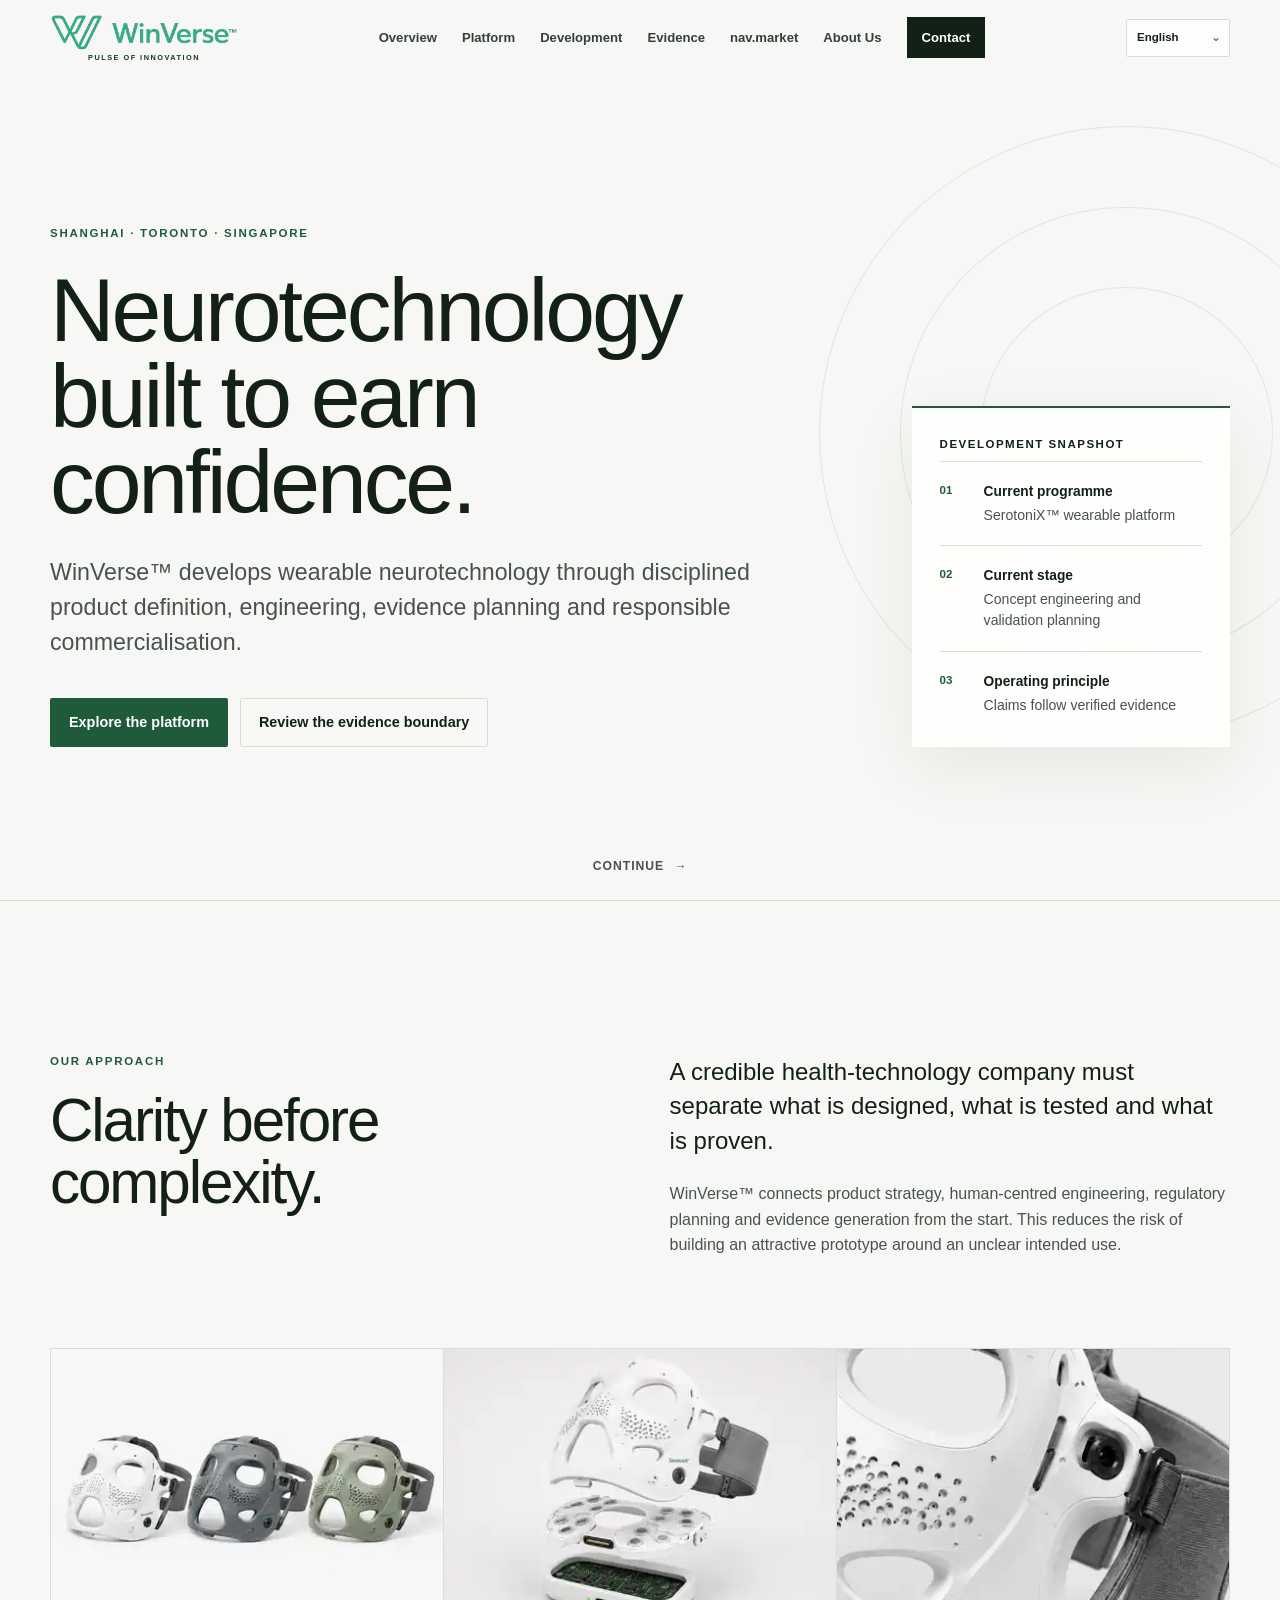
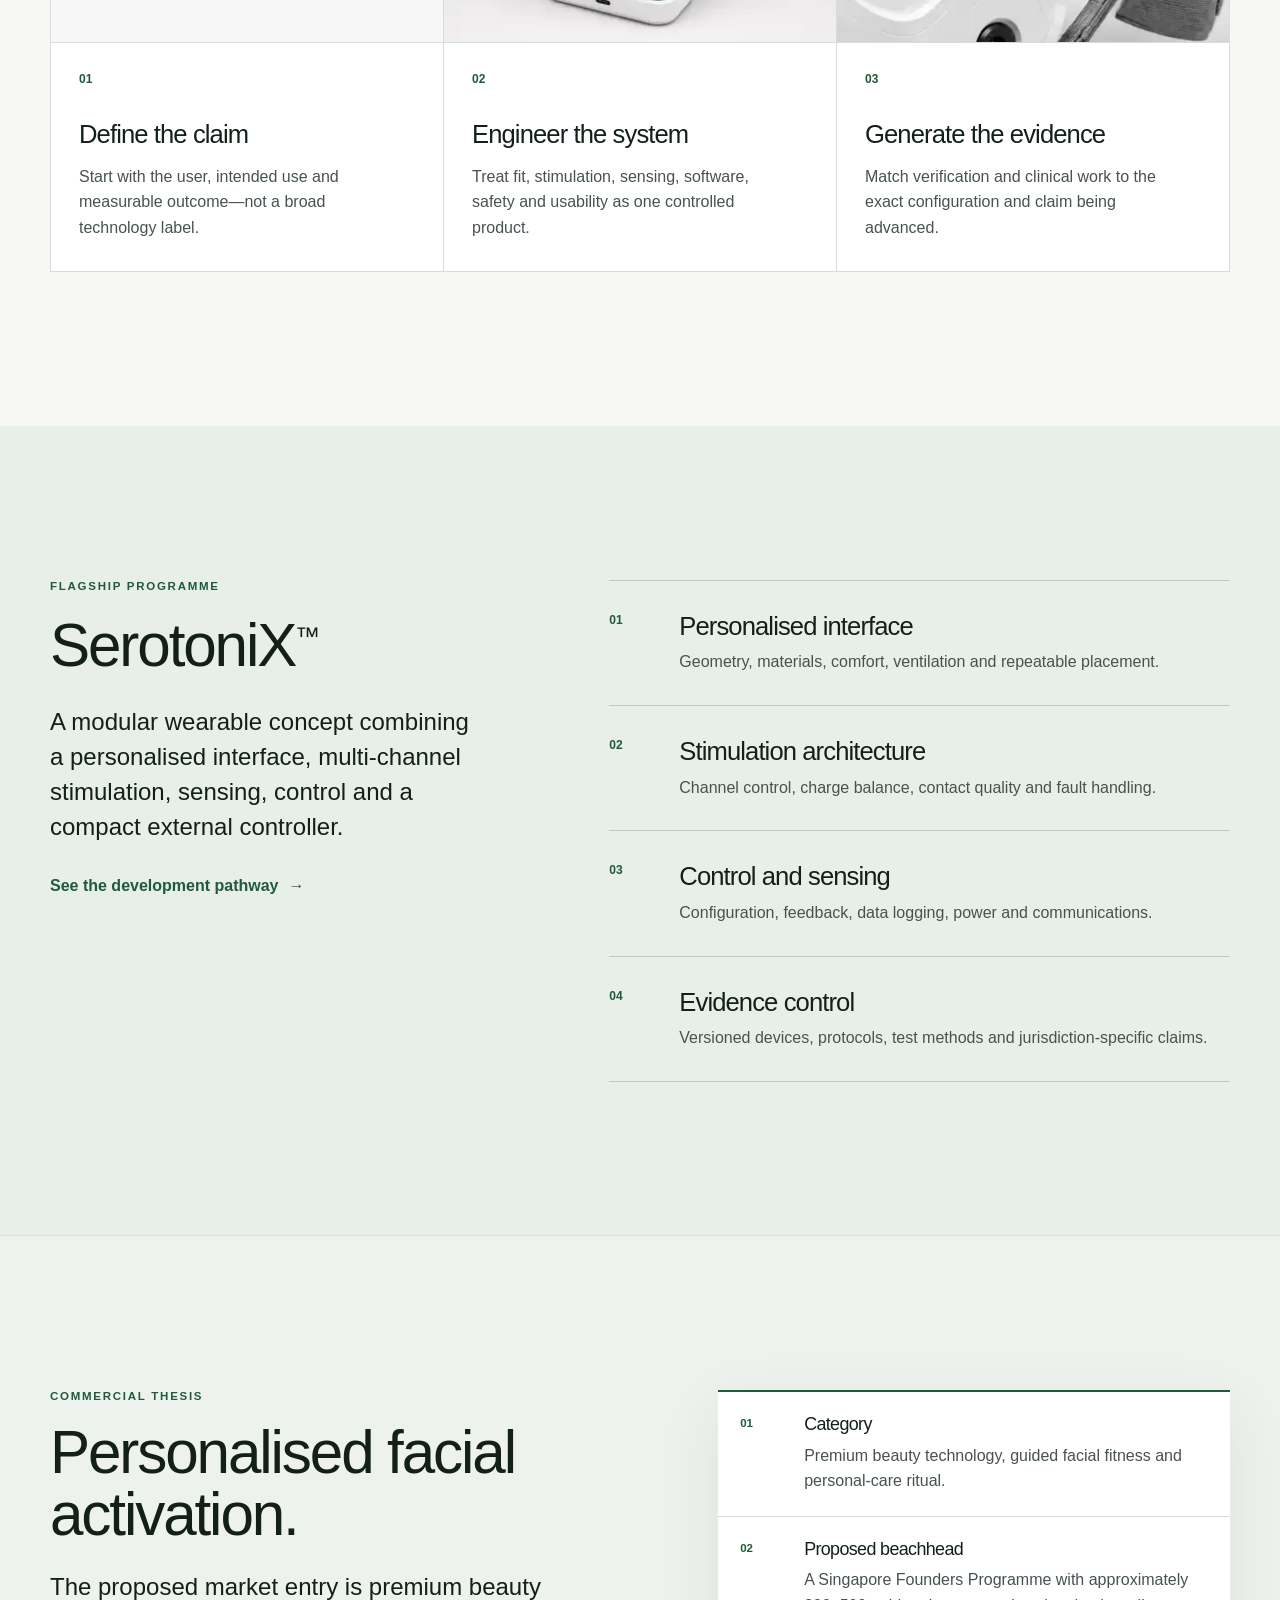
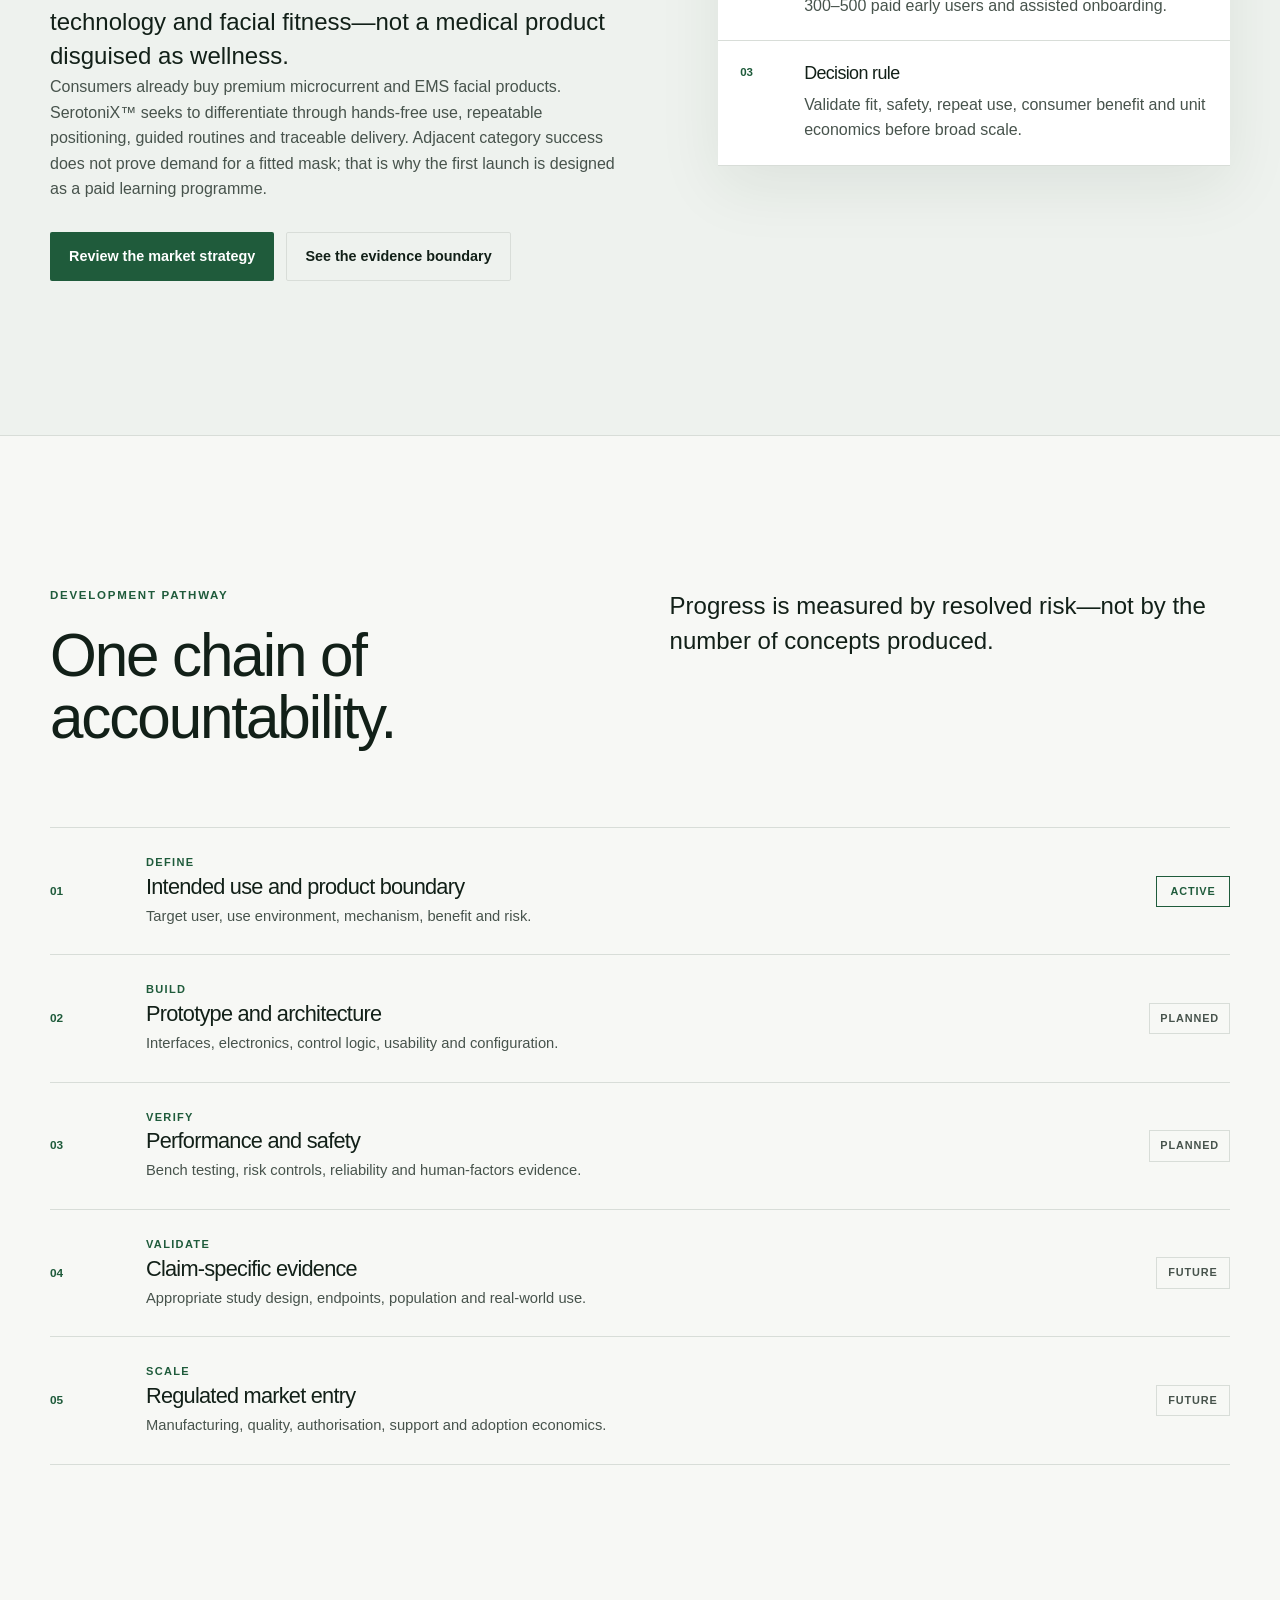
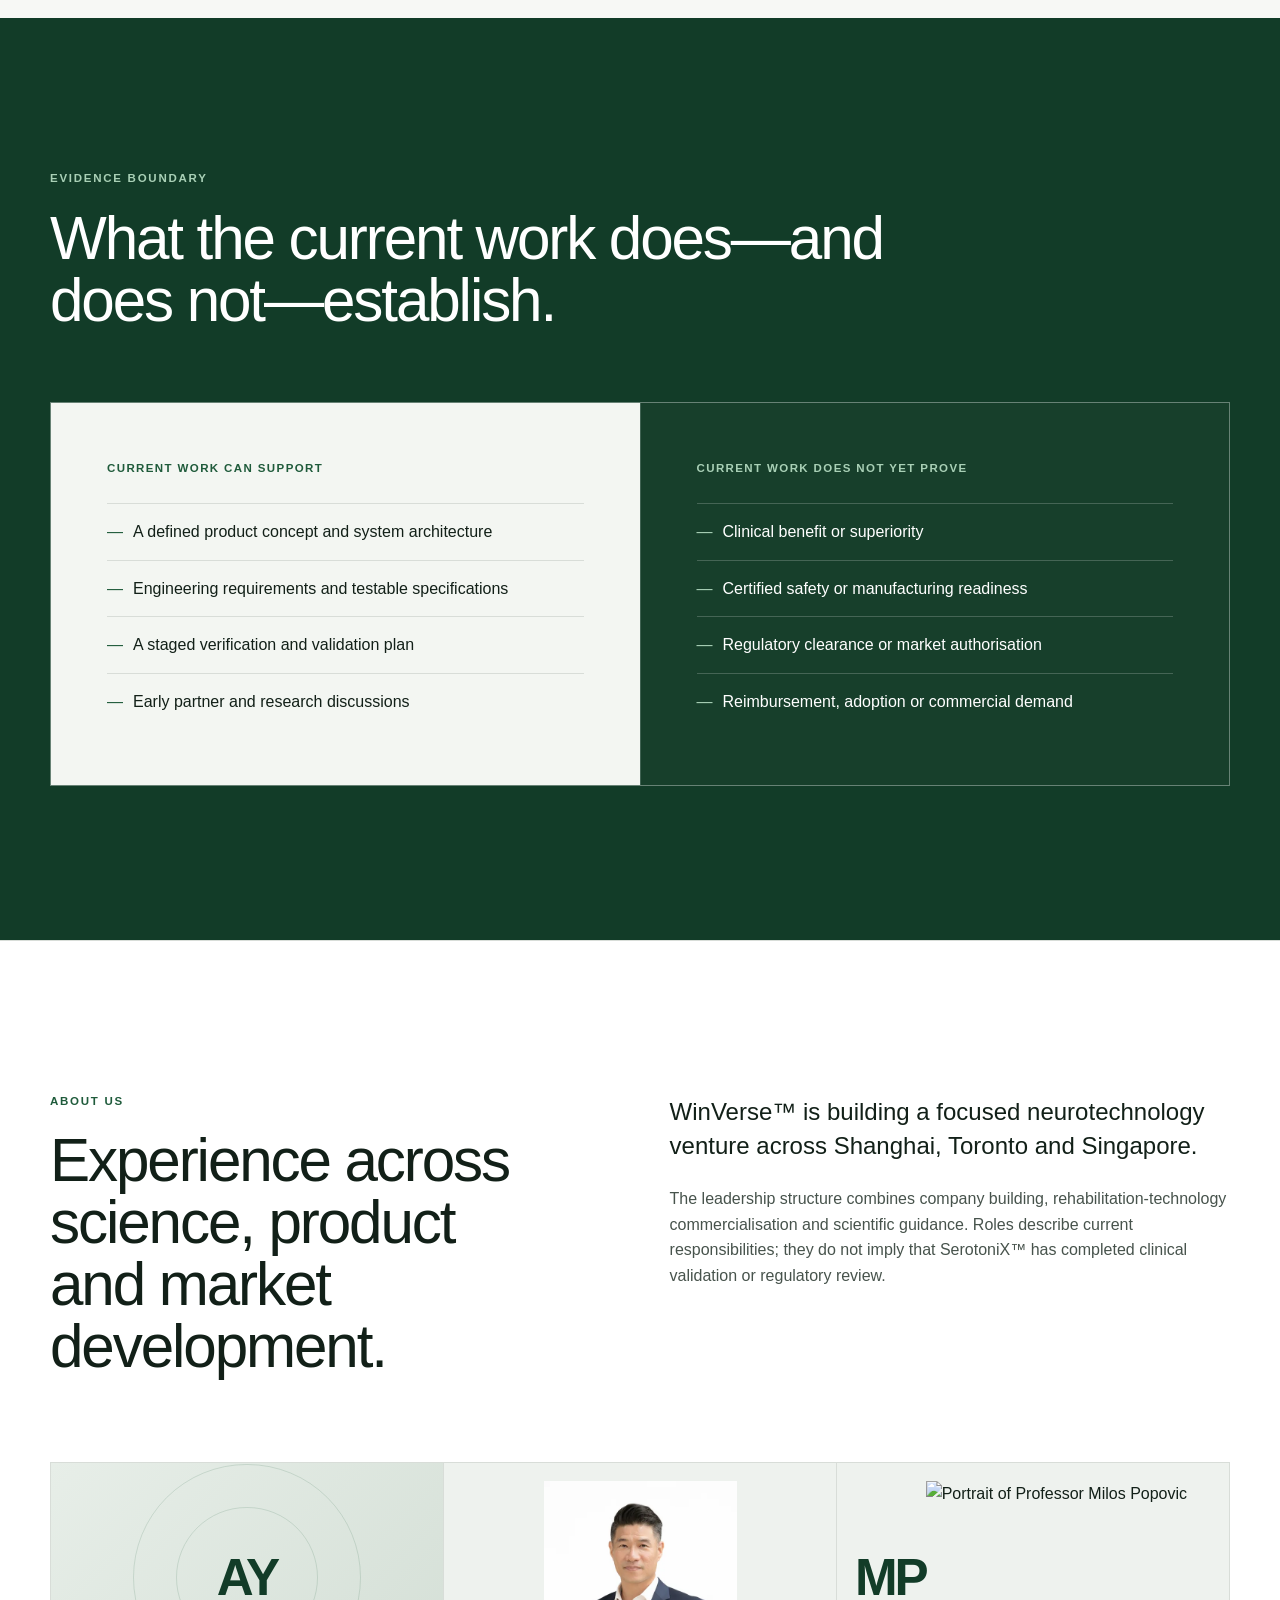
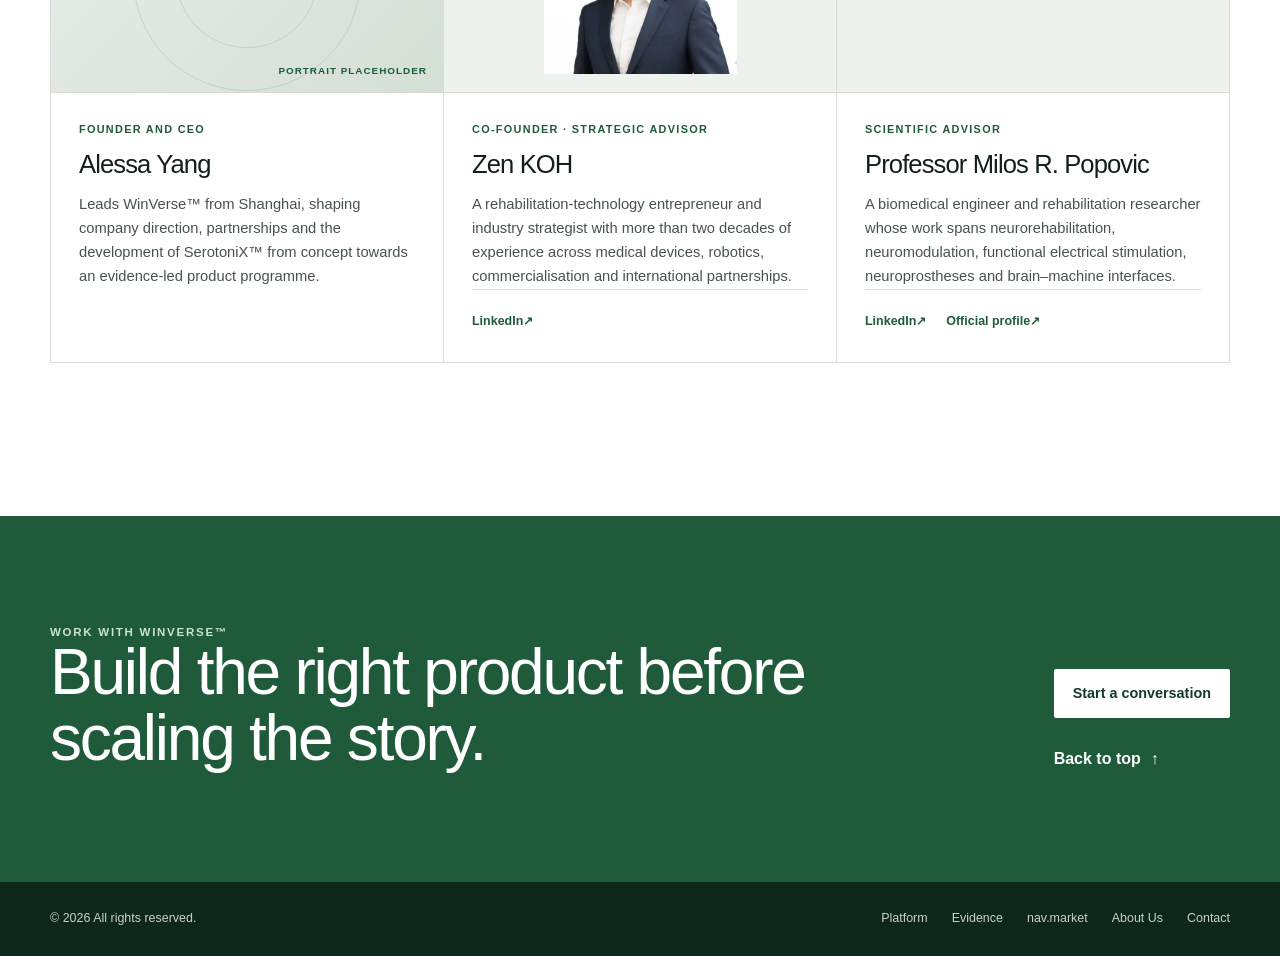
==== commit a59dca4c: "Align homepage with personalised facial activation strategy" ====
--- a/index.html
+++ b/index.html
@@ -1 +1,134 @@
-<!doctype html><html lang="en"><head><meta charset="utf-8"><meta name="viewport" content="width=device-width, initial-scale=1, viewport-fit=cover"><meta name="theme-color" content="#f7f8f5"><meta name="description" content="WinVerse™ develops human-centred neurotechnology through disciplined product definition, engineering and evidence planning."><meta property="og:title" content="WinVerse™ — Human-centred neurotechnology"><meta property="og:description" content="A disciplined development platform for wearable neurotechnology, personalised interfaces and evidence-led commercialisation."><meta property="og:type" content="website"><title>WinVerse™ — Human-centred neurotechnology</title><link rel="stylesheet" href="styles.css"><link rel="stylesheet" href="visuals.css"><script defer src="script.js"></script></head><body><a class="skip-link" href="#main">Skip to content</a><header class="site-header" data-header><div class="shell header-inner"><a class="brand" href="index.html" aria-label="WinVerse home"><img class="brand-logo" src="assets/winverse-logo.webp" width="900" height="186" alt="WinVerse™"></a><button class="menu-button" type="button" aria-expanded="false" aria-controls="site-nav" data-menu-button><span>Menu</span><span class="menu-icon" aria-hidden="true"><i></i><i></i></span></button><nav class="site-nav" id="site-nav" aria-label="Primary navigation" data-nav><a href="overview.html" data-i18n="nav.overview">Overview</a><a href="platform.html" data-i18n="nav.platform">Platform</a><a href="development.html" data-i18n="nav.development">Development</a><a href="evidence.html" data-i18n="nav.evidence">Evidence</a><a href="about.html" data-i18n="nav.about">About Us</a><a class="nav-cta" href="contact.html" data-i18n="nav.contact">Contact</a></nav></div></header><main id="main"><section class="hero" id="top"><div class="shell hero-grid"><div class="hero-copy reveal"><p class="eyebrow">Shanghai · Toronto · Singapore</p><h1>Neurotechnology built to earn confidence.</h1><p class="hero-lede">WinVerse™ develops wearable neurotechnology through disciplined product definition, engineering, evidence planning and responsible commercialisation.</p><div class="hero-actions"><a class="button button-primary" href="platform.html">Explore the platform</a><a class="button button-secondary" href="evidence.html">Review the evidence boundary</a></div></div><aside class="hero-panel reveal" aria-label="Development snapshot"><p class="panel-label">Development snapshot</p><div class="snapshot-row"><span>01</span><div><strong>Current programme</strong><p>SerotoniX™ wearable platform</p></div></div><div class="snapshot-row"><span>02</span><div><strong>Current stage</strong><p>Concept engineering and validation planning</p></div></div><div class="snapshot-row"><span>03</span><div><strong>Operating principle</strong><p>Claims follow verified evidence</p></div></div></aside></div><a class="scroll-cue" href="overview.html" aria-label="Continue to overview">Continue <span aria-hidden="true">→</span></a></section><section class="section section-rule" id="overview"><div class="shell two-column-heading"><div class="section-heading reveal"><p class="eyebrow">Our approach</p><h2>Clarity before complexity.</h2></div><div class="section-copy reveal"><p class="lead">A credible health-technology company must separate what is designed, what is tested and what is proven.</p><p>WinVerse™ connects product strategy, human-centred engineering, regulatory planning and evidence generation from the start. This reduces the risk of building an attractive prototype around an unclear intended use.</p></div></div><div class="shell principle-grid"><article class="principle-card reveal"><a class="principle-media" href="overview.html" aria-label="Open the WinVerse claim-definition page"><img src="assets/serotonix-colourways.webp" width="400" height="300" loading="lazy" decoding="async" alt="Three attached SerotoniX wearable concepts in white, graphite and sage finishes"></a><div class="principle-copy"><span class="card-number">01</span><h3>Define the claim</h3><p>Start with the user, intended use and measurable outcome—not a broad technology label.</p></div></article><article class="principle-card reveal"><a class="principle-media" href="platform.html" aria-label="Open the SerotoniX platform architecture page"><img src="assets/serotonix-exploded.webp" width="400" height="300" loading="lazy" decoding="async" alt="Attached exploded SerotoniX concept showing the wearable shell, electrode interface and controller electronics"></a><div class="principle-copy"><span class="card-number">02</span><h3>Engineer the system</h3><p>Treat fit, stimulation, sensing, software, safety and usability as one controlled product.</p></div></article><article class="principle-card reveal"><a class="principle-media" href="evidence.html" aria-label="Open the WinVerse evidence strategy page"><img src="assets/serotonix-detail.webp" width="400" height="300" loading="lazy" decoding="async" alt="Attached close technical view of the SerotoniX shell, connector and adjustable strap interface"></a><div class="principle-copy"><span class="card-number">03</span><h3>Generate the evidence</h3><p>Match verification and clinical work to the exact configuration and claim being advanced.</p></div></article></div></section><section class="section section-tint" id="platform"><div class="shell platform-layout"><div class="section-heading reveal"><p class="eyebrow">Flagship programme</p><h2>SerotoniX<span class="tm">™</span></h2><p class="lead">A modular wearable concept combining a personalised interface, multi-channel stimulation, sensing, control and a compact external controller.</p><a class="text-link" href="development.html">See the development pathway <span aria-hidden="true">→</span></a></div><div class="platform-stack"><article class="platform-row reveal"><span>01</span><div><h3>Personalised interface</h3><p>Geometry, materials, comfort, ventilation and repeatable placement.</p></div></article><article class="platform-row reveal"><span>02</span><div><h3>Stimulation architecture</h3><p>Channel control, charge balance, contact quality and fault handling.</p></div></article><article class="platform-row reveal"><span>03</span><div><h3>Control and sensing</h3><p>Configuration, feedback, data logging, power and communications.</p></div></article><article class="platform-row reveal"><span>04</span><div><h3>Evidence control</h3><p>Versioned devices, protocols, test methods and jurisdiction-specific claims.</p></div></article></div></div></section><section class="section" id="development"><div class="shell"><div class="two-column-heading"><div class="section-heading reveal"><p class="eyebrow">Development pathway</p><h2>One chain of accountability.</h2></div><div class="section-copy reveal"><p class="lead">Progress is measured by resolved risk—not by the number of concepts produced.</p></div></div><div class="pathway" role="list" aria-label="Development pathway"><article class="pathway-item reveal" role="listitem"><div class="pathway-index">01</div><div><p class="pathway-state">Define</p><h3>Intended use and product boundary</h3><p>Target user, use environment, mechanism, benefit and risk.</p></div><span class="status">Active</span></article><article class="pathway-item reveal" role="listitem"><div class="pathway-index">02</div><div><p class="pathway-state">Build</p><h3>Prototype and architecture</h3><p>Interfaces, electronics, control logic, usability and configuration.</p></div><span class="status status-neutral">Planned</span></article><article class="pathway-item reveal" role="listitem"><div class="pathway-index">03</div><div><p class="pathway-state">Verify</p><h3>Performance and safety</h3><p>Bench testing, risk controls, reliability and human-factors evidence.</p></div><span class="status status-neutral">Planned</span></article><article class="pathway-item reveal" role="listitem"><div class="pathway-index">04</div><div><p class="pathway-state">Validate</p><h3>Claim-specific evidence</h3><p>Appropriate study design, endpoints, population and real-world use.</p></div><span class="status status-neutral">Future</span></article><article class="pathway-item reveal" role="listitem"><div class="pathway-index">05</div><div><p class="pathway-state">Scale</p><h3>Regulated market entry</h3><p>Manufacturing, quality, authorisation, support and adoption economics.</p></div><span class="status status-neutral">Future</span></article></div></div></section><section class="section evidence-section" id="evidence"><div class="shell evidence-grid"><div class="section-heading reveal"><p class="eyebrow">Evidence boundary</p><h2>What the current work does—and does not—establish.</h2></div><div class="boundary-grid"><article class="boundary-card reveal"><p class="boundary-label">Current work can support</p><ul><li>A defined product concept and system architecture</li><li>Engineering requirements and testable specifications</li><li>A staged verification and validation plan</li><li>Early partner and research discussions</li></ul></article><article class="boundary-card boundary-card-dark reveal"><p class="boundary-label">Current work does not yet prove</p><ul><li>Clinical benefit or superiority</li><li>Certified safety or manufacturing readiness</li><li>Regulatory clearance or market authorisation</li><li>Reimbursement, adoption or commercial demand</li></ul></article></div></div></section><section class="section section-rule about-section" id="about"><div class="shell"><div class="about-intro"><div class="section-heading reveal"><p class="eyebrow">About Us</p><h2>Experience across science, product and market development.</h2></div><div class="section-copy reveal"><p class="lead">WinVerse™ is building a focused neurotechnology venture across Shanghai, Toronto and Singapore.</p><p>The leadership structure combines company building, rehabilitation-technology commercialisation and scientific guidance. Roles describe current responsibilities; they do not imply that SerotoniX™ has completed clinical validation or regulatory review.</p></div></div><div class="team-grid" aria-label="WinVerse leadership"><article class="team-card reveal"><div class="team-media team-media-placeholder"><span class="team-initials" aria-hidden="true">AY</span><span class="portrait-status">Portrait placeholder</span></div><div class="team-content"><p class="team-role">Founder and CEO</p><h3>Alessa Yang</h3><p>Leads WinVerse™ from Shanghai, shaping company direction, partnerships and the development of SerotoniX™ from concept towards an evidence-led product programme.</p></div></article><article class="team-card reveal"><div class="team-media"><span class="team-initials" aria-hidden="true">ZK</span><img class="team-photo team-photo-zen" src="assets/zen-koh.webp" width="720" height="720" loading="lazy" decoding="async" alt="Portrait of Zen KOH" onerror="this.hidden=true;this.parentElement.classList.add('image-failed')"></div><div class="team-content"><p class="team-role">Co-founder · Strategic Advisor</p><h3>Zen KOH</h3><p>A rehabilitation-technology entrepreneur and industry strategist with more than two decades of experience across medical devices, robotics, commercialisation and international partnerships.</p><div class="profile-links"><a href="https://www.linkedin.com/in/zenkoh/" target="_blank" rel="noopener noreferrer">LinkedIn <span aria-hidden="true">↗</span></a></div></div></article><article class="team-card reveal"><div class="team-media"><span class="team-initials" aria-hidden="true">MP</span><img class="team-photo team-photo-milos" src="https://bme.utoronto.ca/wp-content/uploads/2023/07/Milos-Popovic-director-e1688497582502.png" loading="lazy" decoding="async" alt="Portrait of Professor Milos Popovic" onerror="this.hidden=true;this.parentElement.classList.add('image-failed')"></div><div class="team-content"><p class="team-role">Scientific Advisor</p><h3>Professor Milos R. Popovic</h3><p>A biomedical engineer and rehabilitation researcher whose work spans neurorehabilitation, neuromodulation, functional electrical stimulation, neuroprostheses and brain–machine interfaces.</p><div class="profile-links"><a href="https://www.linkedin.com/in/milos-r-popovic-07499139/" target="_blank" rel="noopener noreferrer">LinkedIn <span aria-hidden="true">↗</span></a><a href="https://kite-uhn.com/scientist/milos-popovic" target="_blank" rel="noopener noreferrer">Official profile <span aria-hidden="true">↗</span></a></div></div></article></div></div></section><section class="contact-section" id="contact"><div class="shell contact-inner reveal"><div><p class="eyebrow">Work with WinVerse™</p><h2>Build the right product before scaling the story.</h2></div><div class="contact-actions"><a class="button button-light" href="contact.html">Start a conversation</a><a class="text-link text-link-light" href="index.html#top">Back to top <span aria-hidden="true">↑</span></a></div></div></section></main><footer class="site-footer"><div class="shell footer-inner"><p>© <span data-year></span> WinVerse™. All rights reserved.</p><nav aria-label="Footer navigation"><a href="platform.html" data-i18n="nav.platform">Platform</a><a href="evidence.html" data-i18n="nav.evidence">Evidence</a><a href="about.html" data-i18n="nav.about">About Us</a><a href="contact.html" data-i18n="nav.contact">Contact</a></nav></div></footer></body></html>+<!doctype html>
+<html lang="en">
+<head>
+  <meta charset="utf-8">
+  <meta name="viewport" content="width=device-width, initial-scale=1, viewport-fit=cover">
+  <meta name="theme-color" content="#f7f8f5">
+  <meta name="description" content="WinVerse™ is developing SerotoniX™, a personalised, hands-free facial-activation system for premium personal care.">
+  <meta property="og:title" content="WinVerse™ — Personalised facial activation">
+  <meta property="og:description" content="A premium facial-activation wearable built around repeatable fit, guided routines and evidence-led claims.">
+  <meta property="og:type" content="website">
+  <title>WinVerse™ — Personalised facial activation</title>
+  <link rel="stylesheet" href="styles.css">
+  <link rel="stylesheet" href="visuals.css">
+  <link rel="stylesheet" href="market.css">
+  <script defer src="script.js"></script>
+</head>
+<body>
+  <a class="skip-link" href="#main">Skip to content</a>
+  <header class="site-header" data-header>
+    <div class="shell header-inner">
+      <a class="brand" href="index.html" aria-label="WinVerse home"><img class="brand-logo" src="assets/winverse-logo.webp" width="900" height="186" alt="WinVerse™"></a>
+      <button class="menu-button" type="button" aria-expanded="false" aria-controls="site-nav" data-menu-button><span>Menu</span><span class="menu-icon" aria-hidden="true"><i></i><i></i></span></button>
+      <nav class="site-nav" id="site-nav" aria-label="Primary navigation" data-nav>
+        <a href="overview.html" data-i18n="nav.overview">Overview</a>
+        <a href="platform.html" data-i18n="nav.platform">Platform</a>
+        <a href="development.html" data-i18n="nav.development">Development</a>
+        <a href="evidence.html" data-i18n="nav.evidence">Evidence</a>
+        <a href="market.html" data-i18n="nav.market">Market</a>
+        <a href="about.html" data-i18n="nav.about">About Us</a>
+        <a class="nav-cta" href="contact.html" data-i18n="nav.contact">Contact</a>
+      </nav>
+    </div>
+  </header>
+
+  <main id="main">
+    <section class="hero" id="top">
+      <div class="shell hero-grid">
+        <div class="hero-copy reveal">
+          <p class="eyebrow">Shanghai · Toronto · Singapore</p>
+          <h1>Personalised facial activation, built to earn confidence.</h1>
+          <p class="hero-lede">WinVerse™ is developing SerotoniX™ as a premium, hands-free facial-activation system combining controlled electrical stimulation, repeatable positioning and guided personal-care routines.</p>
+          <div class="hero-actions"><a class="button button-primary" href="platform.html">Explore the platform</a><a class="button button-secondary" href="market.html">Review the market strategy</a></div>
+        </div>
+        <aside class="hero-panel reveal" aria-label="Development snapshot">
+          <p class="panel-label">Development snapshot</p>
+          <div class="snapshot-row"><span>01</span><div><strong>Proposed category</strong><p>Personalised Facial Activation</p></div></div>
+          <div class="snapshot-row"><span>02</span><div><strong>Current stage</strong><p>Concept engineering and claim validation planning</p></div></div>
+          <div class="snapshot-row"><span>03</span><div><strong>Operating principle</strong><p>Validate the benefit before scaling the story</p></div></div>
+        </aside>
+      </div>
+      <a class="scroll-cue" href="overview.html" aria-label="Continue to overview">Continue <span aria-hidden="true">→</span></a>
+    </section>
+
+    <section class="section section-rule" id="overview">
+      <div class="shell two-column-heading">
+        <div class="section-heading reveal"><p class="eyebrow">Our approach</p><h2>Consumer relevance without evidentiary shortcuts.</h2></div>
+        <div class="section-copy reveal"><p class="lead">The launch proposition is personal care—not depression treatment, serotonin modulation or an unqualified wellness promise.</p><p>WinVerse™ connects product strategy, human-centred engineering, regulatory planning, consumer research and evidence generation from the start. The initial value must stand on fit, routine quality, repeatable activation and an exact product-specific benefit.</p></div>
+      </div>
+      <div class="shell principle-grid">
+        <article class="principle-card reveal"><a class="principle-media" href="overview.html" aria-label="Open the WinVerse claim-definition page"><img src="assets/serotonix-colourways.webp" width="400" height="300" loading="lazy" decoding="async" alt="Three SerotoniX wearable concepts in white, graphite and sage finishes"></a><div class="principle-copy"><span class="card-number">01</span><h3>Define the consumer promise</h3><p>Start with the user, ritual and measurable benefit—not a broad technology or neuroscience label.</p></div></article>
+        <article class="principle-card reveal"><a class="principle-media" href="platform.html" aria-label="Open the SerotoniX platform architecture page"><img src="assets/serotonix-exploded.webp" width="400" height="300" loading="lazy" decoding="async" alt="Exploded SerotoniX concept showing the wearable shell, electrode interface and controller electronics"></a><div class="principle-copy"><span class="card-number">02</span><h3>Engineer repeatable delivery</h3><p>Treat fit, stimulation, contact, software, safety and usability as one controlled consumer experience.</p></div></article>
+        <article class="principle-card reveal"><a class="principle-media" href="evidence.html" aria-label="Open the WinVerse evidence review"><img src="assets/serotonix-detail.webp" width="400" height="300" loading="lazy" decoding="async" alt="Close technical view of the SerotoniX shell, connector and adjustable strap interface"></a><div class="principle-copy"><span class="card-number">03</span><h3>Earn the first claim</h3><p>Test the final configuration against a prespecified cosmetic or experience outcome before marketing it.</p></div></article>
+      </div>
+    </section>
+
+    <section class="section section-tint" id="platform">
+      <div class="shell platform-layout">
+        <div class="section-heading reveal"><p class="eyebrow">Flagship programme</p><h2>SerotoniX<span class="tm">™</span></h2><p class="lead">A modular wearable concept combining a fit-adapted facial interface, multi-channel stimulation, sensing, guided control and a compact external controller.</p><a class="text-link" href="platform.html">Explore the product system <span aria-hidden="true">→</span></a></div>
+        <div class="platform-stack">
+          <article class="platform-row reveal"><span>01</span><div><h3>Hands-free interface</h3><p>Designed to reduce dependence on continuously moving a handheld wand.</p></div></article>
+          <article class="platform-row reveal"><span>02</span><div><h3>Repeatable positioning</h3><p>Fit, contact map and guided setup are intended to improve session-to-session consistency.</p></div></article>
+          <article class="platform-row reveal"><span>03</span><div><h3>Measurable session delivery</h3><p>Configuration, contact, completion and faults can be recorded rather than guessed.</p></div></article>
+          <article class="platform-row reveal"><span>04</span><div><h3>Bounded personalisation</h3><p>What varies must remain within verified limits and economically manufacturable options.</p></div></article>
+        </div>
+      </div>
+    </section>
+
+    <section class="section market-preview" id="market-preview">
+      <div class="shell market-preview-grid">
+        <div class="market-preview-copy reveal">
+          <p class="eyebrow">Commercial thesis</p>
+          <h2>Personalised facial activation.</h2>
+          <p class="lead">The proposed market entry is premium beauty technology and facial fitness—not a medical product disguised as wellness.</p>
+          <p>Consumers already buy premium microcurrent and EMS facial products. SerotoniX™ seeks to differentiate through hands-free use, repeatable positioning, guided routines and traceable delivery. Adjacent category success does not prove demand for a fitted mask; that is why the first launch is designed as a paid learning programme.</p>
+          <div class="market-preview-actions"><a class="button button-primary" href="market.html">Review the market strategy</a><a class="button button-secondary" href="evidence.html">See the evidence boundary</a></div>
+        </div>
+        <div class="market-snapshot reveal">
+          <article><span>01</span><div><h3>Category</h3><p>Premium beauty technology, guided facial fitness and personal-care ritual.</p></div></article>
+          <article><span>02</span><div><h3>Proposed beachhead</h3><p>A Singapore Founders Programme with approximately 300–500 paid early users and assisted onboarding.</p></div></article>
+          <article><span>03</span><div><h3>Decision rule</h3><p>Validate fit, safety, repeat use, consumer benefit and unit economics before broad scale.</p></div></article>
+        </div>
+      </div>
+    </section>
+
+    <section class="section" id="development">
+      <div class="shell">
+        <div class="two-column-heading"><div class="section-heading reveal"><p class="eyebrow">Development pathway</p><h2>One chain of product and commercial accountability.</h2></div><div class="section-copy reveal"><p class="lead">Progress is measured by resolved risk—not by concepts, followers or headline market size.</p></div></div>
+        <div class="pathway" role="list" aria-label="Development pathway">
+          <article class="pathway-item reveal" role="listitem"><div class="pathway-index">01</div><div><p class="pathway-state">Define</p><h3>Consumer intended purpose and claim boundary</h3><p>Target user, use environment, ritual, benefit, net impression and risk.</p></div><span class="status">Active</span></article>
+          <article class="pathway-item reveal" role="listitem"><div class="pathway-index">02</div><div><p class="pathway-state">Build</p><h3>Release candidate and fit architecture</h3><p>Interface, electronics, control logic, onboarding, configuration and manufacturability.</p></div><span class="status status-neutral">Planned</span></article>
+          <article class="pathway-item reveal" role="listitem"><div class="pathway-index">03</div><div><p class="pathway-state">Verify</p><h3>Performance, safety and target engagement</h3><p>Bench testing, risk controls, fitting, facial activation, reliability and human factors.</p></div><span class="status status-neutral">Planned</span></article>
+          <article class="pathway-item reveal" role="listitem"><div class="pathway-index">04</div><div><p class="pathway-state">Validate</p><h3>Product-specific consumer benefit</h3><p>A prespecified cosmetic or experience outcome in the final product and intended users.</p></div><span class="status status-neutral">Future</span></article>
+          <article class="pathway-item reveal" role="listitem"><div class="pathway-index">05</div><div><p class="pathway-state">Scale</p><h3>Controlled market entry</h3><p>Classification, manufacturing yield, support, channel economics, paid demand and repeat use.</p></div><span class="status status-neutral">Future</span></article>
+        </div>
+      </div>
+    </section>
+
+    <section class="section evidence-section" id="evidence">
+      <div class="shell evidence-grid">
+        <div class="section-heading reveal"><p class="eyebrow">Evidence boundary</p><h2>Research provenance is context—not permission to overclaim.</h2></div>
+        <div class="boundary-grid">
+          <article class="boundary-card reveal"><p class="boundary-label">Current work can support</p><ul><li>A differentiated facial-activation concept</li><li>Testable requirements for fit and delivery</li><li>A staged consumer and engineering validation plan</li><li>Controlled partner and Founders Programme discussions</li></ul></article>
+          <article class="boundary-card boundary-card-dark reveal"><p class="boundary-label">Current work does not yet prove</p><ul><li>A cosmetic or sustained wellbeing benefit</li><li>Clinical antidepressant efficacy or mechanism</li><li>Regulatory clearance or unrestricted consumer sale</li><li>Manufacturing economics, adoption or repeat demand</li></ul></article>
+        </div>
+      </div>
+    </section>
+
+    <section class="section section-rule about-section" id="about">
+      <div class="shell">
+        <div class="about-intro"><div class="section-heading reveal"><p class="eyebrow">About Us</p><h2>Experience across science, product and market development.</h2></div><div class="section-copy reveal"><p class="lead">WinVerse™ is building a focused venture across Shanghai, Toronto and Singapore.</p><p>The leadership structure combines company building, rehabilitation-technology commercialisation and scientific guidance. Roles describe current responsibilities; they do not imply that SerotoniX™ has completed consumer validation, clinical validation or regulatory review.</p></div></div>
+        <div class="team-grid" aria-label="WinVerse leadership">
+          <article class="team-card reveal"><div class="team-media team-media-placeholder"><span class="team-initials" aria-hidden="true">AY</span><span class="portrait-status">Portrait placeholder</span></div><div class="team-content"><p class="team-role">Founder and CEO</p><h3>Alessa Yang</h3><p>Leads WinVerse™ from Shanghai, shaping company direction, partnerships and the development of SerotoniX™ from concept towards an evidence-led product programme.</p></div></article>
+          <article class="team-card reveal"><div class="team-media"><span class="team-initials" aria-hidden="true">ZK</span><img class="team-photo team-photo-zen" src="assets/zen-koh.webp" width="720" height="720" loading="lazy" decoding="async" alt="Portrait of Zen KOH" onerror="this.hidden=true;this.parentElement.classList.add('image-failed')"></div><div class="team-content"><p class="team-role">Co-founder · Strategic Advisor</p><h3>Zen KOH</h3><p>A rehabilitation-technology entrepreneur and industry strategist with more than two decades of experience across medical devices, robotics, commercialisation and international partnerships.</p><div class="profile-links"><a href="https://www.linkedin.com/in/zenkoh/" target="_blank" rel="noopener noreferrer">LinkedIn <span aria-hidden="true">↗</span></a></div></div></article>
+          <article class="team-card reveal"><div class="team-media"><span class="team-initials" aria-hidden="true">MP</span><img class="team-photo team-photo-milos" src="https://bme.utoronto.ca/wp-content/uploads/2023/07/Milos-Popovic-director-e1688497582502.png" loading="lazy" decoding="async" alt="Portrait of Professor Milos Popovic" onerror="this.hidden=true;this.parentElement.classList.add('image-failed')"></div><div class="team-content"><p class="team-role">Scientific Advisor</p><h3>Professor Milos R. Popovic</h3><p>A biomedical engineer and rehabilitation researcher whose work spans neurorehabilitation, neuromodulation, functional electrical stimulation, neuroprostheses and brain–machine interfaces.</p><div class="profile-links"><a href="https://www.linkedin.com/in/milos-r-popovic-07499139/" target="_blank" rel="noopener noreferrer">LinkedIn <span aria-hidden="true">↗</span></a><a href="https://kite-uhn.com/scientist/milos-popovic" target="_blank" rel="noopener noreferrer">Official profile <span aria-hidden="true">↗</span></a></div></div></article>
+        </div>
+      </div>
+    </section>
+
+    <section class="contact-section" id="contact"><div class="shell contact-inner reveal"><div><p class="eyebrow">Work with WinVerse™</p><h2>Build the desirable ritual. Earn the claim. Scale after both work.</h2></div><div class="contact-actions"><a class="button button-light" href="contact.html">Start a conversation</a><a class="text-link text-link-light" href="index.html#top">Back to top <span aria-hidden="true">↑</span></a></div></div></section>
+  </main>
+
+  <footer class="site-footer"><div class="shell footer-inner"><p>© <span data-year></span> WinVerse™. All rights reserved.</p><nav aria-label="Footer navigation"><a href="platform.html" data-i18n="nav.platform">Platform</a><a href="evidence.html" data-i18n="nav.evidence">Evidence</a><a href="market.html" data-i18n="nav.market">Market</a><a href="about.html" data-i18n="nav.about">About Us</a><a href="contact.html" data-i18n="nav.contact">Contact</a></nav></div></footer>
+</body>
+</html>
--- a/market.css
+++ b/market.css
@@ -0,0 +1,96 @@
+/* SerotoniX™ commercial strategy — restrained editorial layout. */
+.market-preview {
+  border-top: 1px solid var(--line);
+  border-bottom: 1px solid var(--line);
+  background: #eef2ee;
+}
+.market-preview-grid {
+  display: grid;
+  grid-template-columns: minmax(0, 1.05fr) minmax(360px, .95fr);
+  gap: clamp(48px, 8vw, 110px);
+  align-items: start;
+}
+.market-preview-copy h2 { margin: 18px 0 24px; max-width: 760px; }
+.market-preview-copy .lead { max-width: 720px; }
+.market-preview-actions { display: flex; flex-wrap: wrap; gap: 12px; margin-top: 30px; }
+.market-snapshot { border-top: 2px solid var(--green); background: var(--white); box-shadow: var(--shadow); }
+.market-snapshot article { display: grid; grid-template-columns: 48px 1fr; gap: 16px; padding: 22px; border-bottom: 1px solid var(--line); }
+.market-snapshot article > span { color: var(--green); font-size: .72rem; font-weight: 800; }
+.market-snapshot h3 { margin-bottom: 7px; font-size: 1.12rem; }
+
+.market-hero-note { margin-top: 30px; padding-top: 20px; border-top: 1px solid var(--line); color: var(--ink-soft); font-size: .86rem; }
+.category-statement { padding: clamp(34px, 5vw, 58px); border: 1px solid var(--line); border-left: 4px solid var(--green); background: var(--white); }
+.category-statement blockquote { margin: 0; max-width: 1050px; color: var(--ink); font-family: Georgia, "Times New Roman", serif; font-size: clamp(1.6rem, 3.2vw, 3.2rem); line-height: 1.24; }
+.category-statement p { max-width: 820px; margin-top: 22px; }
+
+.market-context-grid { display: grid; grid-template-columns: repeat(3, 1fr); gap: 1px; border: 1px solid var(--line); background: var(--line); }
+.market-context-card { min-height: 270px; padding: 28px; background: var(--white); }
+.market-context-card .metric { display: block; margin: 28px 0 16px; color: var(--green-dark); font-family: Georgia, "Times New Roman", serif; font-size: clamp(2rem, 4vw, 3.8rem); line-height: 1; }
+.market-context-card .metric-note { color: var(--ink-soft); font-size: .82rem; }
+.market-context-card h3 { margin-bottom: 12px; }
+
+.competitor-table { width: 100%; border-collapse: collapse; border-top: 1px solid var(--line); background: var(--white); }
+.competitor-table th, .competitor-table td { padding: 17px 16px; border-bottom: 1px solid var(--line); text-align: left; vertical-align: top; }
+.competitor-table th { color: var(--green); font-size: .68rem; letter-spacing: .1em; text-transform: uppercase; }
+.competitor-table td:first-child { font-weight: 750; color: var(--ink); }
+.competitor-table td:nth-child(2) { white-space: nowrap; }
+
+.segment-grid { display: grid; grid-template-columns: repeat(3, 1fr); gap: 1px; border: 1px solid var(--line); background: var(--line); }
+.segment-card { min-height: 310px; padding: 30px; background: var(--white); }
+.segment-card > span { color: var(--green); font-size: .72rem; font-weight: 800; }
+.segment-card h3 { margin: 44px 0 12px; }
+.segment-message { margin-top: 20px; padding-top: 18px; border-top: 1px solid var(--line); color: var(--green-dark); font-weight: 750; }
+
+.launch-roadmap { border-top: 1px solid var(--line); }
+.launch-step { display: grid; grid-template-columns: 76px minmax(0, 1fr) minmax(180px, .35fr); gap: 26px; padding: 30px 0; border-bottom: 1px solid var(--line); align-items: start; }
+.launch-step > span { color: var(--green); font-size: .72rem; font-weight: 800; }
+.launch-step h3 { margin-bottom: 9px; }
+.launch-step aside { color: var(--ink-soft); font-size: .82rem; }
+
+.price-grid { display: grid; grid-template-columns: repeat(3, 1fr); gap: 1px; border: 1px solid var(--line); background: var(--line); }
+.price-card { min-height: 300px; padding: 30px; background: var(--white); }
+.price-card .price { display: block; margin: 38px 0 18px; color: var(--green-dark); font-family: Georgia, "Times New Roman", serif; font-size: clamp(2.2rem, 4vw, 4rem); line-height: 1; }
+.price-card ul { margin: 18px 0 0; padding-left: 18px; }
+.price-card li + li { margin-top: 8px; }
+
+.revenue-chart { display: grid; gap: 18px; margin-top: 48px; }
+.revenue-row { display: grid; grid-template-columns: 86px minmax(0, 1fr) 90px; gap: 16px; align-items: center; }
+.revenue-bar-track { height: 18px; background: #dfe7e0; overflow: hidden; }
+.revenue-bar { height: 100%; width: var(--value); background: var(--green); }
+.revenue-value { color: var(--ink); font-weight: 750; text-align: right; }
+.scenario-note { margin-top: 26px; color: var(--ink-soft); font-size: .84rem; }
+
+.founders-panel { display: grid; grid-template-columns: minmax(0, 1.1fr) minmax(300px, .9fr); gap: clamp(42px, 7vw, 90px); padding: clamp(34px, 5vw, 56px); border: 1px solid var(--line); background: var(--white); }
+.founders-panel h2 { margin: 16px 0 20px; }
+.founders-metrics { display: grid; grid-template-columns: 1fr 1fr; gap: 1px; align-self: start; border: 1px solid var(--line); background: var(--line); }
+.founders-metrics div { min-height: 140px; padding: 22px; background: #f4f7f3; }
+.founders-metrics strong { display: block; margin-bottom: 8px; color: var(--green-dark); font-size: 1.55rem; }
+
+.risk-table { border-top: 1px solid var(--line); }
+.risk-row { display: grid; grid-template-columns: minmax(180px, .8fr) minmax(260px, 1.2fr) minmax(260px, 1.2fr); gap: 22px; padding: 22px 0; border-bottom: 1px solid var(--line); }
+.risk-row strong { color: var(--ink); }
+.risk-head { color: var(--green); font-size: .68rem; font-weight: 800; letter-spacing: .1em; text-transform: uppercase; }
+
+.market-source-list { list-style: none; counter-reset: market-source; border-top: 1px solid #cfd8d0; }
+.market-source-list li { counter-increment: market-source; border-bottom: 1px solid #cfd8d0; }
+.market-source-list a { display: grid; grid-template-columns: 38px 1fr 24px; gap: 14px; padding: 18px 0; color: var(--ink); }
+.market-source-list a::before { content: counter(market-source, decimal-leading-zero); color: var(--green); font-size: .7rem; font-weight: 800; }
+.market-source-list a:hover { color: var(--green); }
+
+@media (max-width: 940px) {
+  .market-preview-grid, .founders-panel { grid-template-columns: 1fr; }
+  .market-context-grid, .segment-grid, .price-grid { grid-template-columns: 1fr; }
+  .launch-step { grid-template-columns: 58px 1fr; }
+  .launch-step aside { grid-column: 2; }
+  .risk-row { grid-template-columns: 1fr 1.4fr; }
+  .risk-row > :last-child { grid-column: 2; }
+}
+@media (max-width: 680px) {
+  .market-preview-actions { display: grid; }
+  .market-preview-actions .button { width: 100%; }
+  .competitor-table { display: block; overflow-x: auto; }
+  .launch-step, .risk-row { grid-template-columns: 1fr; gap: 8px; }
+  .launch-step aside, .risk-row > :last-child { grid-column: auto; }
+  .revenue-row { grid-template-columns: 62px minmax(0, 1fr) 72px; gap: 10px; }
+  .founders-metrics { grid-template-columns: 1fr; }
+}
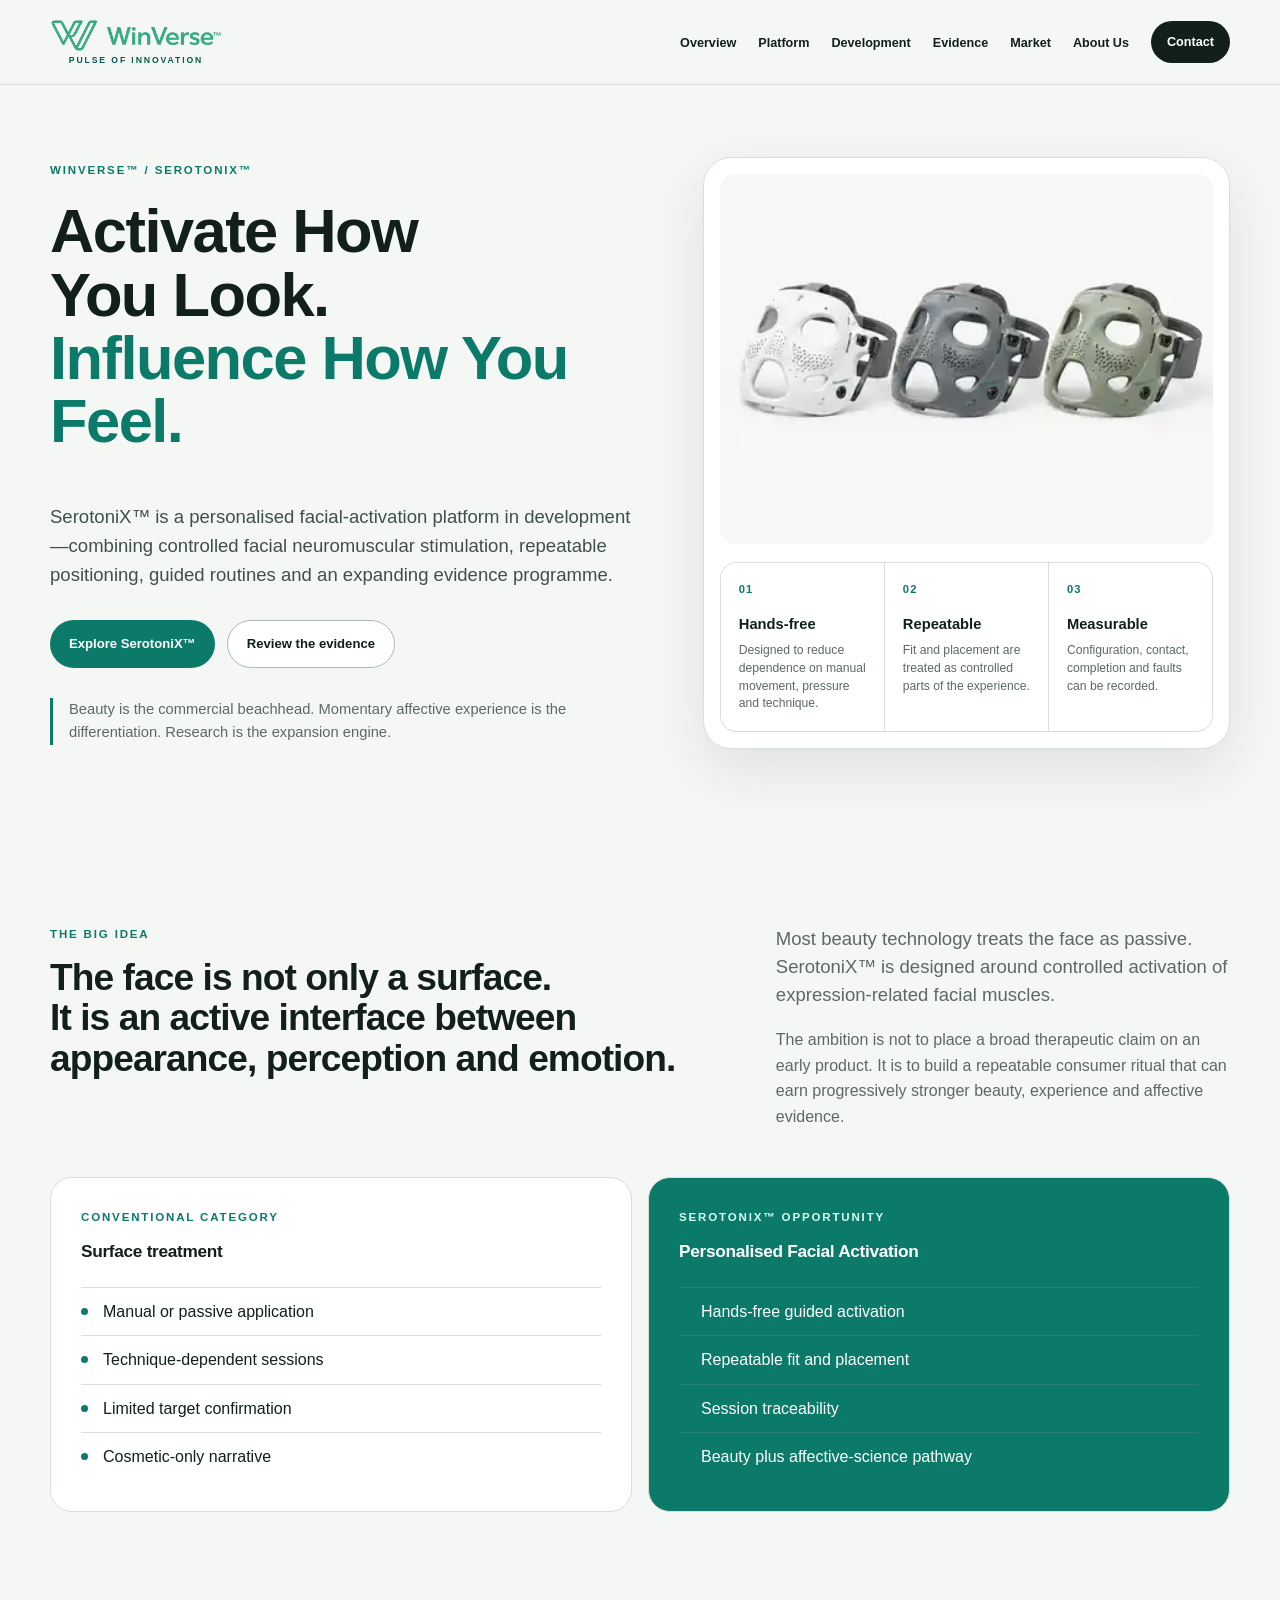
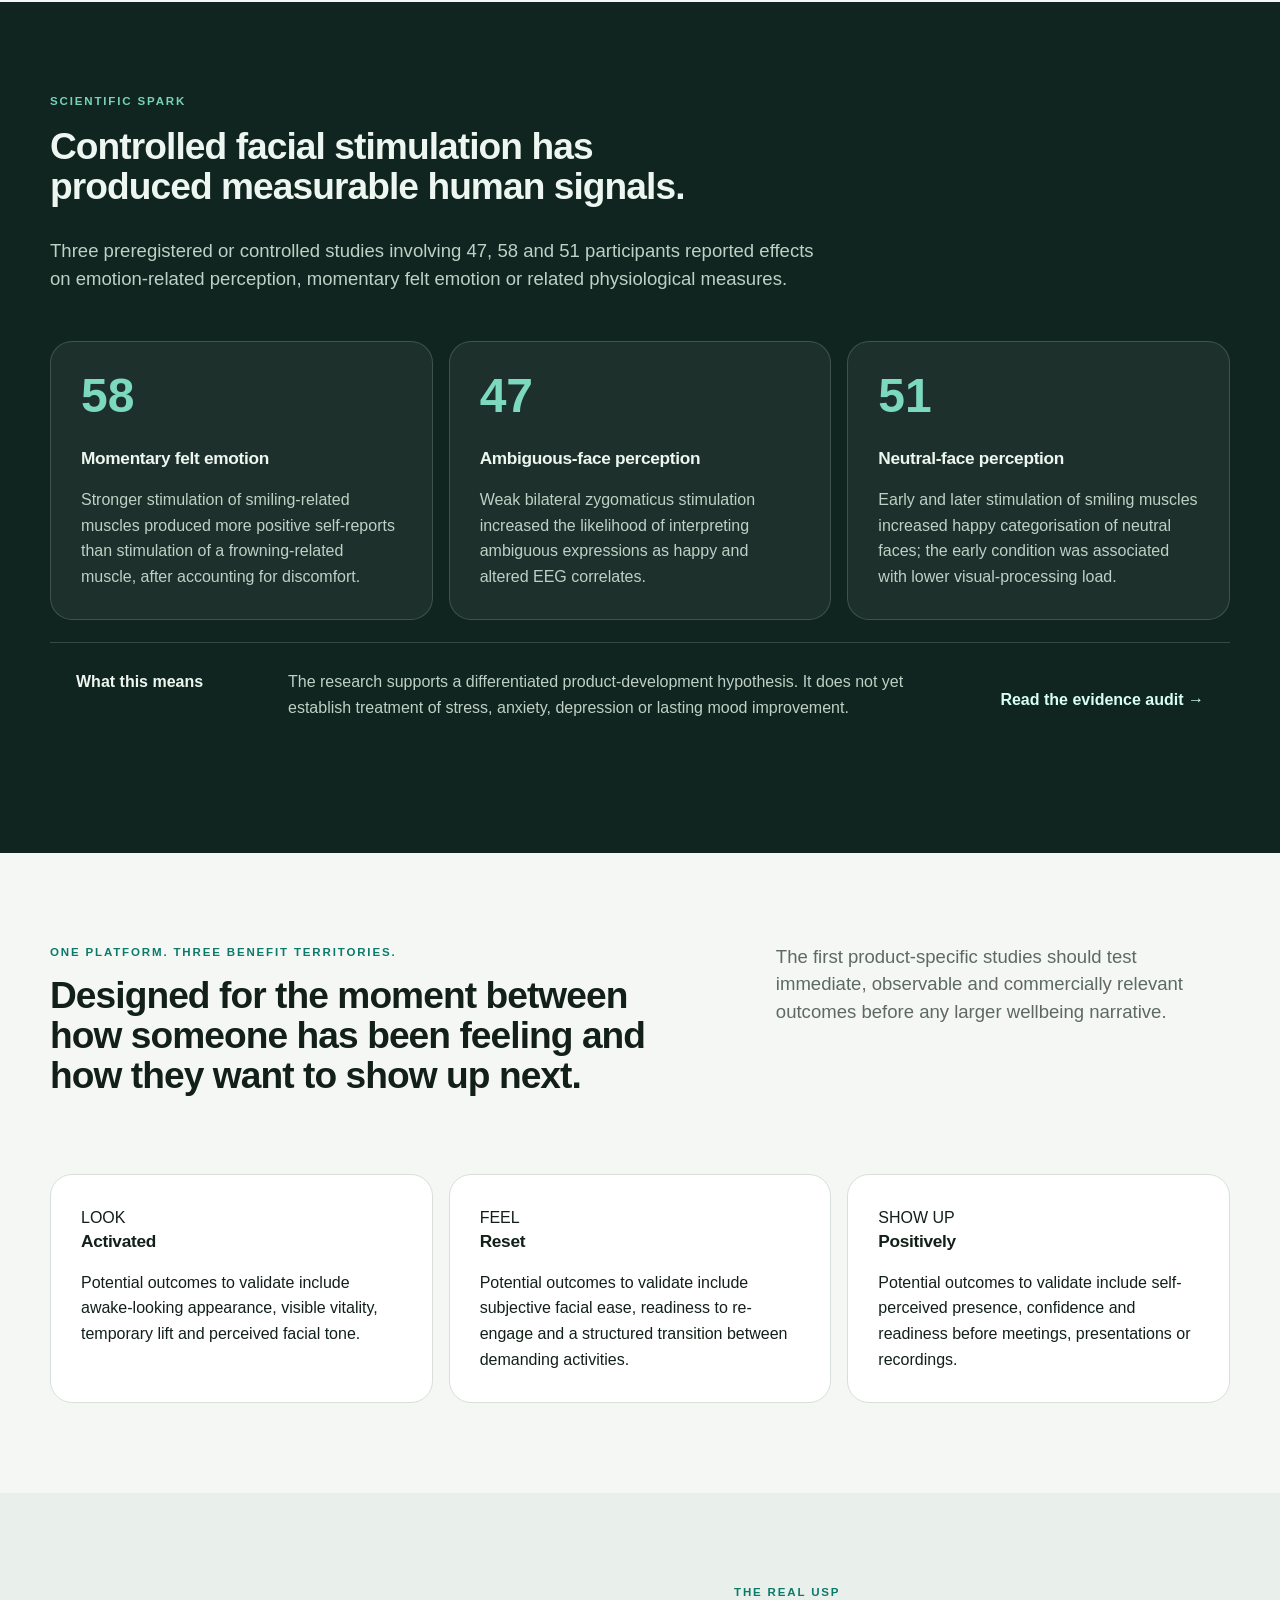
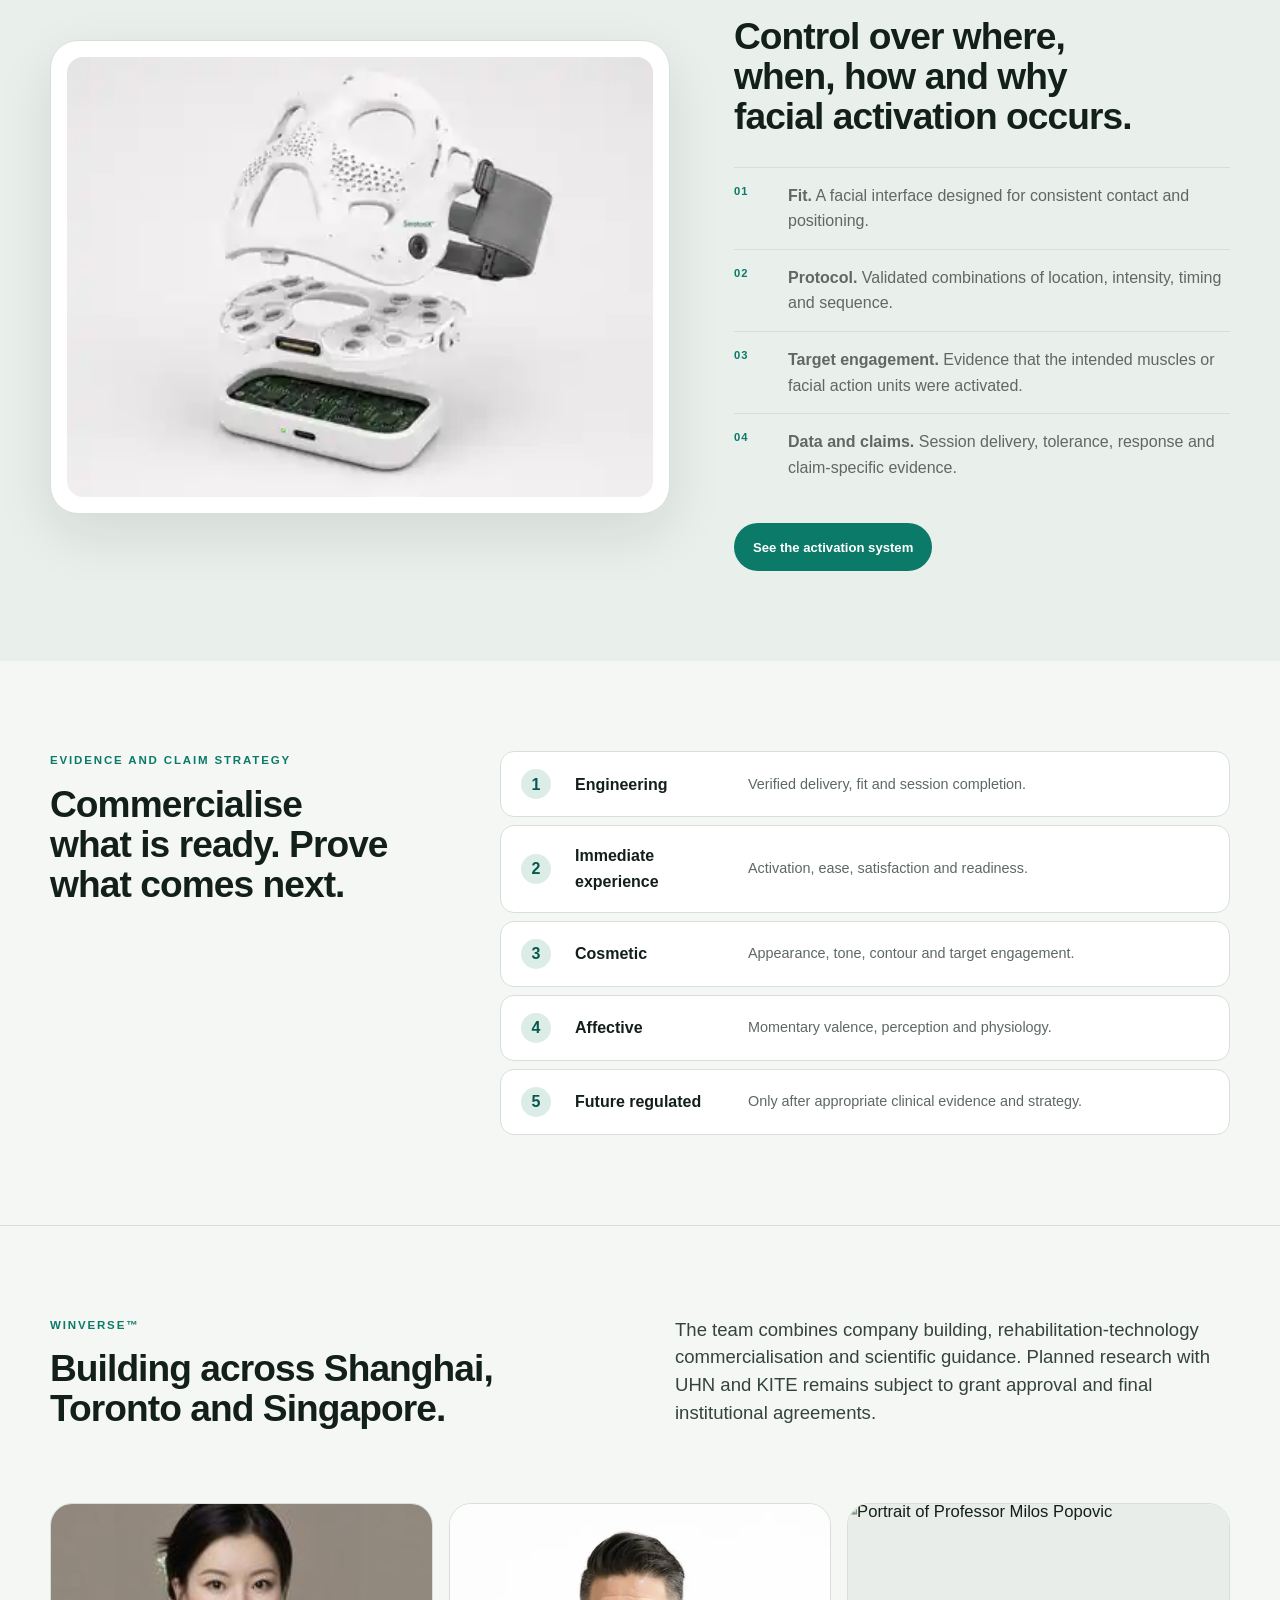
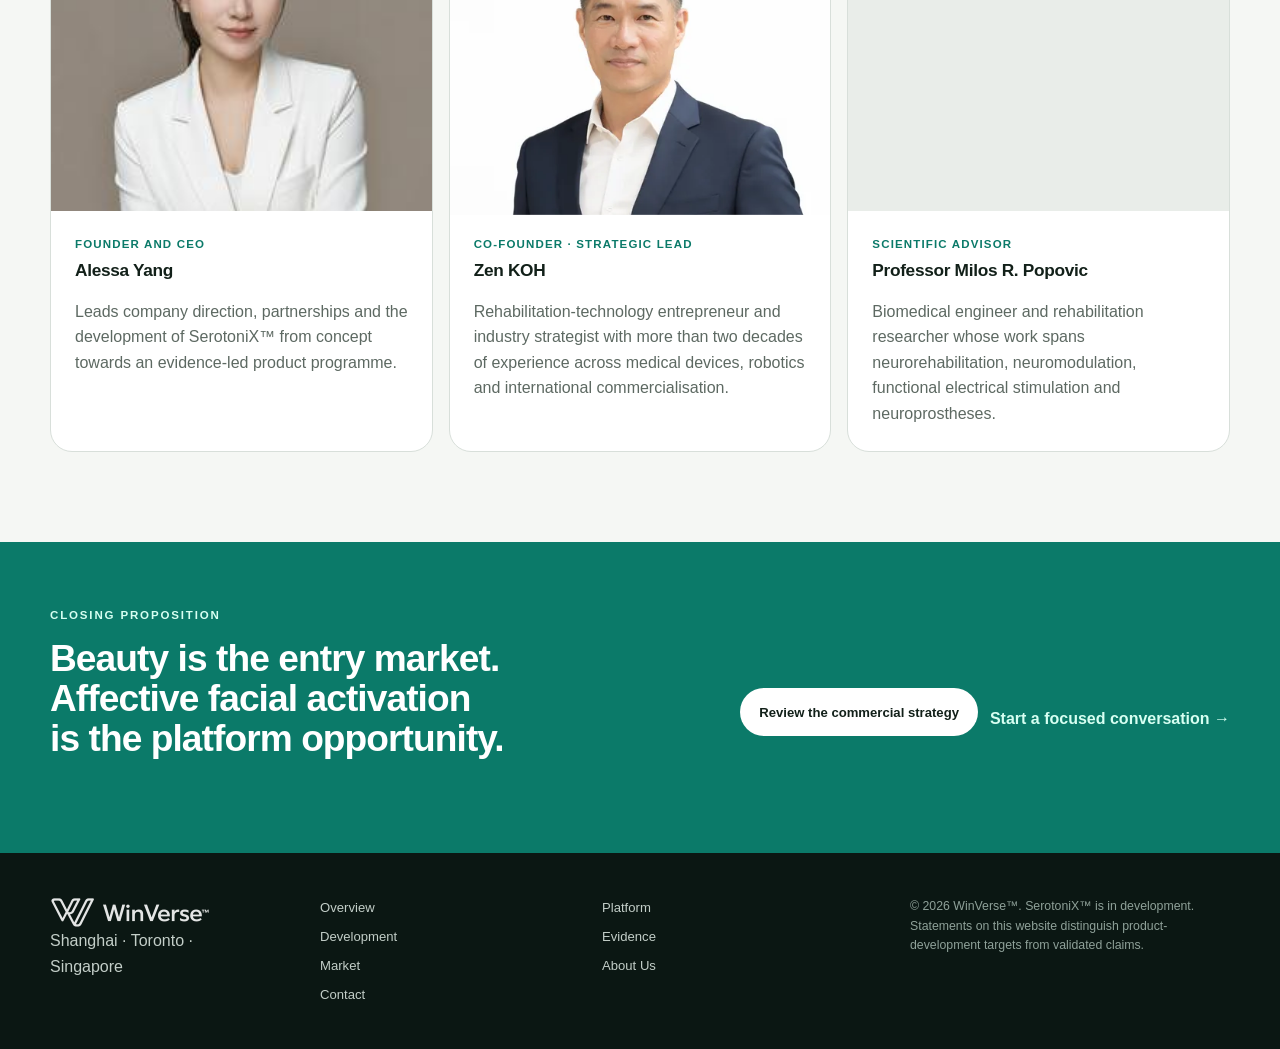
==== commit 6abc85a4: "Reframe homepage around facial activation platform" ====
--- a/index.html
+++ b/index.html
@@ -1,134 +1 @@
-<!doctype html>
-<html lang="en">
-<head>
-  <meta charset="utf-8">
-  <meta name="viewport" content="width=device-width, initial-scale=1, viewport-fit=cover">
-  <meta name="theme-color" content="#f7f8f5">
-  <meta name="description" content="WinVerse™ is developing SerotoniX™, a personalised, hands-free facial-activation system for premium personal care.">
-  <meta property="og:title" content="WinVerse™ — Personalised facial activation">
-  <meta property="og:description" content="A premium facial-activation wearable built around repeatable fit, guided routines and evidence-led claims.">
-  <meta property="og:type" content="website">
-  <title>WinVerse™ — Personalised facial activation</title>
-  <link rel="stylesheet" href="styles.css">
-  <link rel="stylesheet" href="visuals.css">
-  <link rel="stylesheet" href="market.css">
-  <script defer src="script.js"></script>
-</head>
-<body>
-  <a class="skip-link" href="#main">Skip to content</a>
-  <header class="site-header" data-header>
-    <div class="shell header-inner">
-      <a class="brand" href="index.html" aria-label="WinVerse home"><img class="brand-logo" src="assets/winverse-logo.webp" width="900" height="186" alt="WinVerse™"></a>
-      <button class="menu-button" type="button" aria-expanded="false" aria-controls="site-nav" data-menu-button><span>Menu</span><span class="menu-icon" aria-hidden="true"><i></i><i></i></span></button>
-      <nav class="site-nav" id="site-nav" aria-label="Primary navigation" data-nav>
-        <a href="overview.html" data-i18n="nav.overview">Overview</a>
-        <a href="platform.html" data-i18n="nav.platform">Platform</a>
-        <a href="development.html" data-i18n="nav.development">Development</a>
-        <a href="evidence.html" data-i18n="nav.evidence">Evidence</a>
-        <a href="market.html" data-i18n="nav.market">Market</a>
-        <a href="about.html" data-i18n="nav.about">About Us</a>
-        <a class="nav-cta" href="contact.html" data-i18n="nav.contact">Contact</a>
-      </nav>
-    </div>
-  </header>
-
-  <main id="main">
-    <section class="hero" id="top">
-      <div class="shell hero-grid">
-        <div class="hero-copy reveal">
-          <p class="eyebrow">Shanghai · Toronto · Singapore</p>
-          <h1>Personalised facial activation, built to earn confidence.</h1>
-          <p class="hero-lede">WinVerse™ is developing SerotoniX™ as a premium, hands-free facial-activation system combining controlled electrical stimulation, repeatable positioning and guided personal-care routines.</p>
-          <div class="hero-actions"><a class="button button-primary" href="platform.html">Explore the platform</a><a class="button button-secondary" href="market.html">Review the market strategy</a></div>
-        </div>
-        <aside class="hero-panel reveal" aria-label="Development snapshot">
-          <p class="panel-label">Development snapshot</p>
-          <div class="snapshot-row"><span>01</span><div><strong>Proposed category</strong><p>Personalised Facial Activation</p></div></div>
-          <div class="snapshot-row"><span>02</span><div><strong>Current stage</strong><p>Concept engineering and claim validation planning</p></div></div>
-          <div class="snapshot-row"><span>03</span><div><strong>Operating principle</strong><p>Validate the benefit before scaling the story</p></div></div>
-        </aside>
-      </div>
-      <a class="scroll-cue" href="overview.html" aria-label="Continue to overview">Continue <span aria-hidden="true">→</span></a>
-    </section>
-
-    <section class="section section-rule" id="overview">
-      <div class="shell two-column-heading">
-        <div class="section-heading reveal"><p class="eyebrow">Our approach</p><h2>Consumer relevance without evidentiary shortcuts.</h2></div>
-        <div class="section-copy reveal"><p class="lead">The launch proposition is personal care—not depression treatment, serotonin modulation or an unqualified wellness promise.</p><p>WinVerse™ connects product strategy, human-centred engineering, regulatory planning, consumer research and evidence generation from the start. The initial value must stand on fit, routine quality, repeatable activation and an exact product-specific benefit.</p></div>
-      </div>
-      <div class="shell principle-grid">
-        <article class="principle-card reveal"><a class="principle-media" href="overview.html" aria-label="Open the WinVerse claim-definition page"><img src="assets/serotonix-colourways.webp" width="400" height="300" loading="lazy" decoding="async" alt="Three SerotoniX wearable concepts in white, graphite and sage finishes"></a><div class="principle-copy"><span class="card-number">01</span><h3>Define the consumer promise</h3><p>Start with the user, ritual and measurable benefit—not a broad technology or neuroscience label.</p></div></article>
-        <article class="principle-card reveal"><a class="principle-media" href="platform.html" aria-label="Open the SerotoniX platform architecture page"><img src="assets/serotonix-exploded.webp" width="400" height="300" loading="lazy" decoding="async" alt="Exploded SerotoniX concept showing the wearable shell, electrode interface and controller electronics"></a><div class="principle-copy"><span class="card-number">02</span><h3>Engineer repeatable delivery</h3><p>Treat fit, stimulation, contact, software, safety and usability as one controlled consumer experience.</p></div></article>
-        <article class="principle-card reveal"><a class="principle-media" href="evidence.html" aria-label="Open the WinVerse evidence review"><img src="assets/serotonix-detail.webp" width="400" height="300" loading="lazy" decoding="async" alt="Close technical view of the SerotoniX shell, connector and adjustable strap interface"></a><div class="principle-copy"><span class="card-number">03</span><h3>Earn the first claim</h3><p>Test the final configuration against a prespecified cosmetic or experience outcome before marketing it.</p></div></article>
-      </div>
-    </section>
-
-    <section class="section section-tint" id="platform">
-      <div class="shell platform-layout">
-        <div class="section-heading reveal"><p class="eyebrow">Flagship programme</p><h2>SerotoniX<span class="tm">™</span></h2><p class="lead">A modular wearable concept combining a fit-adapted facial interface, multi-channel stimulation, sensing, guided control and a compact external controller.</p><a class="text-link" href="platform.html">Explore the product system <span aria-hidden="true">→</span></a></div>
-        <div class="platform-stack">
-          <article class="platform-row reveal"><span>01</span><div><h3>Hands-free interface</h3><p>Designed to reduce dependence on continuously moving a handheld wand.</p></div></article>
-          <article class="platform-row reveal"><span>02</span><div><h3>Repeatable positioning</h3><p>Fit, contact map and guided setup are intended to improve session-to-session consistency.</p></div></article>
-          <article class="platform-row reveal"><span>03</span><div><h3>Measurable session delivery</h3><p>Configuration, contact, completion and faults can be recorded rather than guessed.</p></div></article>
-          <article class="platform-row reveal"><span>04</span><div><h3>Bounded personalisation</h3><p>What varies must remain within verified limits and economically manufacturable options.</p></div></article>
-        </div>
-      </div>
-    </section>
-
-    <section class="section market-preview" id="market-preview">
-      <div class="shell market-preview-grid">
-        <div class="market-preview-copy reveal">
-          <p class="eyebrow">Commercial thesis</p>
-          <h2>Personalised facial activation.</h2>
-          <p class="lead">The proposed market entry is premium beauty technology and facial fitness—not a medical product disguised as wellness.</p>
-          <p>Consumers already buy premium microcurrent and EMS facial products. SerotoniX™ seeks to differentiate through hands-free use, repeatable positioning, guided routines and traceable delivery. Adjacent category success does not prove demand for a fitted mask; that is why the first launch is designed as a paid learning programme.</p>
-          <div class="market-preview-actions"><a class="button button-primary" href="market.html">Review the market strategy</a><a class="button button-secondary" href="evidence.html">See the evidence boundary</a></div>
-        </div>
-        <div class="market-snapshot reveal">
-          <article><span>01</span><div><h3>Category</h3><p>Premium beauty technology, guided facial fitness and personal-care ritual.</p></div></article>
-          <article><span>02</span><div><h3>Proposed beachhead</h3><p>A Singapore Founders Programme with approximately 300–500 paid early users and assisted onboarding.</p></div></article>
-          <article><span>03</span><div><h3>Decision rule</h3><p>Validate fit, safety, repeat use, consumer benefit and unit economics before broad scale.</p></div></article>
-        </div>
-      </div>
-    </section>
-
-    <section class="section" id="development">
-      <div class="shell">
-        <div class="two-column-heading"><div class="section-heading reveal"><p class="eyebrow">Development pathway</p><h2>One chain of product and commercial accountability.</h2></div><div class="section-copy reveal"><p class="lead">Progress is measured by resolved risk—not by concepts, followers or headline market size.</p></div></div>
-        <div class="pathway" role="list" aria-label="Development pathway">
-          <article class="pathway-item reveal" role="listitem"><div class="pathway-index">01</div><div><p class="pathway-state">Define</p><h3>Consumer intended purpose and claim boundary</h3><p>Target user, use environment, ritual, benefit, net impression and risk.</p></div><span class="status">Active</span></article>
-          <article class="pathway-item reveal" role="listitem"><div class="pathway-index">02</div><div><p class="pathway-state">Build</p><h3>Release candidate and fit architecture</h3><p>Interface, electronics, control logic, onboarding, configuration and manufacturability.</p></div><span class="status status-neutral">Planned</span></article>
-          <article class="pathway-item reveal" role="listitem"><div class="pathway-index">03</div><div><p class="pathway-state">Verify</p><h3>Performance, safety and target engagement</h3><p>Bench testing, risk controls, fitting, facial activation, reliability and human factors.</p></div><span class="status status-neutral">Planned</span></article>
-          <article class="pathway-item reveal" role="listitem"><div class="pathway-index">04</div><div><p class="pathway-state">Validate</p><h3>Product-specific consumer benefit</h3><p>A prespecified cosmetic or experience outcome in the final product and intended users.</p></div><span class="status status-neutral">Future</span></article>
-          <article class="pathway-item reveal" role="listitem"><div class="pathway-index">05</div><div><p class="pathway-state">Scale</p><h3>Controlled market entry</h3><p>Classification, manufacturing yield, support, channel economics, paid demand and repeat use.</p></div><span class="status status-neutral">Future</span></article>
-        </div>
-      </div>
-    </section>
-
-    <section class="section evidence-section" id="evidence">
-      <div class="shell evidence-grid">
-        <div class="section-heading reveal"><p class="eyebrow">Evidence boundary</p><h2>Research provenance is context—not permission to overclaim.</h2></div>
-        <div class="boundary-grid">
-          <article class="boundary-card reveal"><p class="boundary-label">Current work can support</p><ul><li>A differentiated facial-activation concept</li><li>Testable requirements for fit and delivery</li><li>A staged consumer and engineering validation plan</li><li>Controlled partner and Founders Programme discussions</li></ul></article>
-          <article class="boundary-card boundary-card-dark reveal"><p class="boundary-label">Current work does not yet prove</p><ul><li>A cosmetic or sustained wellbeing benefit</li><li>Clinical antidepressant efficacy or mechanism</li><li>Regulatory clearance or unrestricted consumer sale</li><li>Manufacturing economics, adoption or repeat demand</li></ul></article>
-        </div>
-      </div>
-    </section>
-
-    <section class="section section-rule about-section" id="about">
-      <div class="shell">
-        <div class="about-intro"><div class="section-heading reveal"><p class="eyebrow">About Us</p><h2>Experience across science, product and market development.</h2></div><div class="section-copy reveal"><p class="lead">WinVerse™ is building a focused venture across Shanghai, Toronto and Singapore.</p><p>The leadership structure combines company building, rehabilitation-technology commercialisation and scientific guidance. Roles describe current responsibilities; they do not imply that SerotoniX™ has completed consumer validation, clinical validation or regulatory review.</p></div></div>
-        <div class="team-grid" aria-label="WinVerse leadership">
-          <article class="team-card reveal"><div class="team-media team-media-placeholder"><span class="team-initials" aria-hidden="true">AY</span><span class="portrait-status">Portrait placeholder</span></div><div class="team-content"><p class="team-role">Founder and CEO</p><h3>Alessa Yang</h3><p>Leads WinVerse™ from Shanghai, shaping company direction, partnerships and the development of SerotoniX™ from concept towards an evidence-led product programme.</p></div></article>
-          <article class="team-card reveal"><div class="team-media"><span class="team-initials" aria-hidden="true">ZK</span><img class="team-photo team-photo-zen" src="assets/zen-koh.webp" width="720" height="720" loading="lazy" decoding="async" alt="Portrait of Zen KOH" onerror="this.hidden=true;this.parentElement.classList.add('image-failed')"></div><div class="team-content"><p class="team-role">Co-founder · Strategic Advisor</p><h3>Zen KOH</h3><p>A rehabilitation-technology entrepreneur and industry strategist with more than two decades of experience across medical devices, robotics, commercialisation and international partnerships.</p><div class="profile-links"><a href="https://www.linkedin.com/in/zenkoh/" target="_blank" rel="noopener noreferrer">LinkedIn <span aria-hidden="true">↗</span></a></div></div></article>
-          <article class="team-card reveal"><div class="team-media"><span class="team-initials" aria-hidden="true">MP</span><img class="team-photo team-photo-milos" src="https://bme.utoronto.ca/wp-content/uploads/2023/07/Milos-Popovic-director-e1688497582502.png" loading="lazy" decoding="async" alt="Portrait of Professor Milos Popovic" onerror="this.hidden=true;this.parentElement.classList.add('image-failed')"></div><div class="team-content"><p class="team-role">Scientific Advisor</p><h3>Professor Milos R. Popovic</h3><p>A biomedical engineer and rehabilitation researcher whose work spans neurorehabilitation, neuromodulation, functional electrical stimulation, neuroprostheses and brain–machine interfaces.</p><div class="profile-links"><a href="https://www.linkedin.com/in/milos-r-popovic-07499139/" target="_blank" rel="noopener noreferrer">LinkedIn <span aria-hidden="true">↗</span></a><a href="https://kite-uhn.com/scientist/milos-popovic" target="_blank" rel="noopener noreferrer">Official profile <span aria-hidden="true">↗</span></a></div></div></article>
-        </div>
-      </div>
-    </section>
-
-    <section class="contact-section" id="contact"><div class="shell contact-inner reveal"><div><p class="eyebrow">Work with WinVerse™</p><h2>Build the desirable ritual. Earn the claim. Scale after both work.</h2></div><div class="contact-actions"><a class="button button-light" href="contact.html">Start a conversation</a><a class="text-link text-link-light" href="index.html#top">Back to top <span aria-hidden="true">↑</span></a></div></div></section>
-  </main>
-
-  <footer class="site-footer"><div class="shell footer-inner"><p>© <span data-year></span> WinVerse™. All rights reserved.</p><nav aria-label="Footer navigation"><a href="platform.html" data-i18n="nav.platform">Platform</a><a href="evidence.html" data-i18n="nav.evidence">Evidence</a><a href="market.html" data-i18n="nav.market">Market</a><a href="about.html" data-i18n="nav.about">About Us</a><a href="contact.html" data-i18n="nav.contact">Contact</a></nav></div></footer>
-</body>
-</html>
+<!doctype html><html lang="en"><head><meta charset="utf-8"><meta name="viewport" content="width=device-width, initial-scale=1, viewport-fit=cover"><meta name="theme-color" content="#f5f7f4"><meta name="description" content="SerotoniX™ is a personalised, hands-free facial-activation platform in development for beauty, presence and momentary emotional experience."><meta property="og:title" content="WinVerse™ — SerotoniX™ Personalised Facial Activation"><meta property="og:description" content="SerotoniX™ is a personalised, hands-free facial-activation platform in development for beauty, presence and momentary emotional experience."><meta property="og:type" content="website"><title>WinVerse™ — SerotoniX™ Personalised Facial Activation</title><link rel="stylesheet" href="styles.css"><link rel="stylesheet" href="typography.css"><link rel="stylesheet" href="leadership.css"><script defer src="script.js"></script></head><body class="home"><a class="skip-link" href="#main">Skip to content</a><header class="site-header" data-header><div class="shell header-inner"><a class="brand" href="index.html" aria-label="WinVerse home"><img class="brand-logo" src="assets/winverse-logo.webp" width="900" height="186" alt="WinVerse™"><span class="brand-tagline">Pulse of Innovation</span></a><button class="menu-button" type="button" aria-expanded="false" aria-controls="site-nav" data-menu-button><span>Menu</span><span class="menu-icon" aria-hidden="true"><i></i><i></i></span></button><nav class="site-nav" id="site-nav" aria-label="Primary navigation" data-nav><a href="overview.html">Overview</a><a href="platform.html">Platform</a><a href="development.html">Development</a><a href="evidence.html">Evidence</a><a href="market.html">Market</a><a href="about.html">About Us</a><a class="nav-cta" href="contact.html">Contact</a></nav></div></header><main id="main"><section class="hero hero-home"><div class="shell hero-grid"><div class="hero-copy reveal"><p class="eyebrow">WinVerse™ / SerotoniX™</p><h1>Activate How You Look.<br><span>Influence How You Feel.</span></h1><p class="hero-lede">SerotoniX™ is a personalised facial-activation platform in development—combining controlled facial neuromuscular stimulation, repeatable positioning, guided routines and an expanding evidence programme.</p><div class="hero-actions"><a class="button button-primary" href="platform.html">Explore SerotoniX™</a><a class="button button-secondary" href="evidence.html">Review the evidence</a></div><p class="claim-boundary">Beauty is the commercial beachhead. Momentary affective experience is the differentiation. Research is the expansion engine.</p></div><div class="hero-visual reveal"><img src="assets/serotonix-colourways.webp" width="1200" height="900" alt="Three proposed SerotoniX wearable colourways in white, graphite and sage"><div class="hero-fact-grid"><div><span>01</span><strong>Hands-free</strong><p>Designed to reduce dependence on manual movement, pressure and technique.</p></div><div><span>02</span><strong>Repeatable</strong><p>Fit and placement are treated as controlled parts of the experience.</p></div><div><span>03</span><strong>Measurable</strong><p>Configuration, contact, completion and faults can be recorded.</p></div></div></div></div></section><section class="section section-intro"><div class="shell split-heading"><div><p class="eyebrow">The big idea</p><h2>The face is not only a surface. It is an active interface between appearance, perception and emotion.</h2></div><div class="prose"><p class="lead">Most beauty technology treats the face as passive. SerotoniX™ is designed around controlled activation of expression-related facial muscles.</p><p>The ambition is not to place a broad therapeutic claim on an early product. It is to build a repeatable consumer ritual that can earn progressively stronger beauty, experience and affective evidence.</p></div></div><div class="shell compare-grid"><article class="compare-card muted"><p class="eyebrow">Conventional category</p><h3>Surface treatment</h3><ul class="clean-list"><li>Manual or passive application</li><li>Technique-dependent sessions</li><li>Limited target confirmation</li><li>Cosmetic-only narrative</li></ul></article><article class="compare-card accent"><p class="eyebrow">SerotoniX™ opportunity</p><h3>Personalised Facial Activation</h3><ul class="clean-list"><li>Hands-free guided activation</li><li>Repeatable fit and placement</li><li>Session traceability</li><li>Beauty plus affective-science pathway</li></ul></article></div></section><section class="section section-dark"><div class="shell"><div class="section-heading narrow"><p class="eyebrow">Scientific spark</p><h2>Controlled facial stimulation has produced measurable human signals.</h2><p class="lead">Three preregistered or controlled studies involving 47, 58 and 51 participants reported effects on emotion-related perception, momentary felt emotion or related physiological measures.</p></div><div class="evidence-cards"><article><span class="metric">58</span><h3>Momentary felt emotion</h3><p>Stronger stimulation of smiling-related muscles produced more positive self-reports than stimulation of a frowning-related muscle, after accounting for discomfort.</p></article><article><span class="metric">47</span><h3>Ambiguous-face perception</h3><p>Weak bilateral zygomaticus stimulation increased the likelihood of interpreting ambiguous expressions as happy and altered EEG correlates.</p></article><article><span class="metric">51</span><h3>Neutral-face perception</h3><p>Early and later stimulation of smiling muscles increased happy categorisation of neutral faces; the early condition was associated with lower visual-processing load.</p></article></div><div class="evidence-judgment"><strong>What this means</strong><p>The research supports a differentiated product-development hypothesis. It does not yet establish treatment of stress, anxiety, depression or lasting mood improvement.</p><a class="text-link light" href="evidence.html">Read the evidence audit →</a></div></div></section><section class="section"><div class="shell split-heading"><div><p class="eyebrow">One platform. Three benefit territories.</p><h2>Designed for the moment between how someone has been feeling and how they want to show up next.</h2></div><div class="prose"><p class="lead">The first product-specific studies should test immediate, observable and commercially relevant outcomes before any larger wellbeing narrative.</p></div></div><div class="shell territory-grid"><article><span>LOOK</span><h3>Activated</h3><p>Potential outcomes to validate include awake-looking appearance, visible vitality, temporary lift and perceived facial tone.</p></article><article><span>FEEL</span><h3>Reset</h3><p>Potential outcomes to validate include subjective facial ease, readiness to re-engage and a structured transition between demanding activities.</p></article><article><span>SHOW UP</span><h3>Positively</h3><p>Potential outcomes to validate include self-perceived presence, confidence and readiness before meetings, presentations or recordings.</p></article></div></section><section class="section section-tint"><div class="shell product-feature"><div class="product-image reveal"><img src="assets/serotonix-exploded.webp" width="1200" height="900" alt="Exploded SerotoniX concept showing facial shell, electrode interface and controller"></div><div class="product-copy reveal"><p class="eyebrow">The real USP</p><h2>Control over where, when, how and why facial activation occurs.</h2><div class="numbered-stack"><div><span>01</span><p><strong>Fit.</strong> A facial interface designed for consistent contact and positioning.</p></div><div><span>02</span><p><strong>Protocol.</strong> Validated combinations of location, intensity, timing and sequence.</p></div><div><span>03</span><p><strong>Target engagement.</strong> Evidence that the intended muscles or facial action units were activated.</p></div><div><span>04</span><p><strong>Data and claims.</strong> Session delivery, tolerance, response and claim-specific evidence.</p></div></div><a class="button button-primary" href="platform.html">See the activation system</a></div></div></section><section class="section"><div class="shell claim-ladder-preview"><div><p class="eyebrow">Evidence and claim strategy</p><h2>Commercialise what is ready. Prove what comes next.</h2></div><div class="ladder"><div><span>1</span><strong>Engineering</strong><p>Verified delivery, fit and session completion.</p></div><div><span>2</span><strong>Immediate experience</strong><p>Activation, ease, satisfaction and readiness.</p></div><div><span>3</span><strong>Cosmetic</strong><p>Appearance, tone, contour and target engagement.</p></div><div><span>4</span><strong>Affective</strong><p>Momentary valence, perception and physiology.</p></div><div><span>5</span><strong>Future regulated</strong><p>Only after appropriate clinical evidence and strategy.</p></div></div></div></section><section class="section section-rule"><div class="shell team-intro"><div><p class="eyebrow">WinVerse™</p><h2>Building across Shanghai, Toronto and Singapore.</h2></div><p class="lead">The team combines company building, rehabilitation-technology commercialisation and scientific guidance. Planned research with UHN and KITE remains subject to grant approval and final institutional agreements.</p></div><div class="shell team-grid"><article class="team-card"><div class="team-media team-media-alessa"><img class="team-photo team-photo-alessa" src="assets/alessa-yang-portrait-20260806.jpg" width="240" height="320" loading="lazy" alt="Portrait of Alessa Yang"></div><div class="team-content"><p class="team-role">Founder and CEO</p><h3>Alessa Yang</h3><p>Leads company direction, partnerships and the development of SerotoniX™ from concept towards an evidence-led product programme.</p></div></article><article class="team-card"><div class="team-media"><img class="team-photo team-photo-zen" src="assets/zen-koh.webp" width="720" height="720" loading="lazy" alt="Portrait of Zen KOH"></div><div class="team-content"><p class="team-role">Co-founder · Strategic Lead</p><h3>Zen KOH</h3><p>Rehabilitation-technology entrepreneur and industry strategist with more than two decades of experience across medical devices, robotics and international commercialisation.</p></div></article><article class="team-card"><div class="team-media"><img class="team-photo team-photo-milos" src="https://bme.utoronto.ca/wp-content/uploads/2023/07/Milos-Popovic-director-e1688497582502.png" loading="lazy" alt="Portrait of Professor Milos Popovic"></div><div class="team-content"><p class="team-role">Scientific Advisor</p><h3>Professor Milos R. Popovic</h3><p>Biomedical engineer and rehabilitation researcher whose work spans neurorehabilitation, neuromodulation, functional electrical stimulation and neuroprostheses.</p></div></article></div></section><section class="cta-band"><div class="shell"><div><p class="eyebrow">Closing proposition</p><h2>Beauty is the entry market. Affective facial activation is the platform opportunity.</h2></div><div class="cta-actions"><a class="button button-light" href="market.html">Review the commercial strategy</a><a class="text-link light" href="contact.html">Start a focused conversation →</a></div></div></section></main><footer class="site-footer"><div class="shell footer-grid"><div><img class="footer-logo" src="assets/winverse-logo.webp" width="900" height="186" alt="WinVerse™"><p>Shanghai · Toronto · Singapore</p></div><nav aria-label="Footer navigation"><a href="overview.html">Overview</a><a href="platform.html">Platform</a><a href="development.html">Development</a><a href="evidence.html">Evidence</a><a href="market.html">Market</a><a href="about.html">About Us</a><a href="contact.html">Contact</a></nav><p class="footer-note">© <span data-year></span> WinVerse™. SerotoniX™ is in development. Statements on this website distinguish product-development targets from validated claims.</p></div></footer></body></html>
--- a/styles.css
+++ b/styles.css
@@ -1,212 +1,18 @@
-@layer reset, base, components, layout, responsive;
-
-@layer reset {
-  *, *::before, *::after { box-sizing: border-box; }
-  html { scroll-behavior: smooth; }
-  body, h1, h2, h3, p, ul { margin: 0; }
-  ul { padding: 0; }
-  button, a { font: inherit; }
-  button { border: 0; }
-  img { display: block; max-width: 100%; }
-}
-
-@layer base {
-  :root { --ink:#122018; --ink-soft:#47534c; --green:#1f5b3b; --green-dark:#123c28; --green-pale:#e8efe9; --paper:#f7f8f5; --white:#fff; --line:#d8ddd8; --line-dark:rgba(255,255,255,.2); --shell:1180px; --header-height:76px; --radius:2px; --shadow:0 20px 60px rgba(20,45,30,.08); }
-  html { scroll-padding-top: calc(var(--header-height) + 20px); }
-  body { min-width:320px; background:var(--paper); color:var(--ink); font-family:Inter,Aptos,"Helvetica Neue",Arial,sans-serif; font-size:16px; line-height:1.6; text-rendering:optimizeLegibility; -webkit-font-smoothing:antialiased; }
-  a { color:inherit; text-decoration:none; }
-  h1,h2,h3 { letter-spacing:-.035em; font-weight:520; }
-  h1 { max-width:900px; font-size:clamp(3rem,7vw,6.8rem); line-height:.96; }
-  h2 { font-size:clamp(2.25rem,4.7vw,4.8rem); line-height:1.03; }
-  h3 { font-size:clamp(1.2rem,2vw,1.65rem); line-height:1.2; }
-  p { color:var(--ink-soft); }
-  ::selection { background:var(--green); color:var(--white); }
-}
-
-@layer components {
-  .shell { width:min(calc(100% - 48px),var(--shell)); margin-inline:auto; }
-  .tm { font-size:.42em; vertical-align:super; letter-spacing:0; }
-  .eyebrow { color:var(--green); font-size:.72rem; font-weight:700; letter-spacing:.15em; line-height:1.2; text-transform:uppercase; }
-  .lead { color:var(--ink); font-size:clamp(1.15rem,2vw,1.5rem); line-height:1.45; }
-  .skip-link { position:fixed; z-index:1000; top:10px; left:10px; transform:translateY(-150%); padding:10px 14px; background:var(--ink); color:var(--white); }
-  .skip-link:focus { transform:translateY(0); }
-  .button { display:inline-flex; min-height:48px; align-items:center; justify-content:center; padding:12px 18px; border:1px solid transparent; border-radius:var(--radius); font-size:.9rem; font-weight:700; transition:transform 180ms ease,background-color 180ms ease,border-color 180ms ease; }
-  .button:hover { transform:translateY(-2px); }
-  .button:focus-visible,.text-link:focus-visible,.site-nav a:focus-visible,.brand:focus-visible,.scroll-cue:focus-visible,.profile-links a:focus-visible { outline:3px solid #89b89b; outline-offset:4px; }
-  .button-primary { background:var(--green); color:var(--white); }
-  .button-primary:hover { background:var(--green-dark); }
-  .button-secondary { border-color:var(--line); background:transparent; color:var(--ink); }
-  .button-secondary:hover { border-color:var(--ink); }
-  .button-light { background:var(--white); color:var(--green-dark); }
-  .button-light:hover { background:var(--green-pale); }
-  .text-link { display:inline-flex; align-items:center; gap:10px; margin-top:28px; color:var(--green); font-weight:700; }
-  .text-link span { transition:transform 180ms ease; }
-  .text-link:hover span { transform:translateX(5px); }
-  .text-link-light { color:var(--white); }
-  .reveal { opacity:0; transform:translateY(18px); transition:opacity 650ms ease,transform 650ms ease; }
-  .reveal.is-visible { opacity:1; transform:translateY(0); }
-}
-
-@layer layout {
-  .site-header { position:fixed; z-index:100; inset:0 0 auto; height:var(--header-height); border-bottom:1px solid transparent; background:rgba(247,248,245,.92); backdrop-filter:blur(16px); transition:border-color 180ms ease,box-shadow 180ms ease; }
-  .site-header.is-scrolled { border-color:var(--line); box-shadow:0 8px 24px rgba(18,32,24,.04); }
-  .header-inner { height:100%; display:flex; align-items:center; justify-content:space-between; gap:28px; }
-  .brand { display:inline-flex; flex:0 0 auto; align-items:center; min-width:0; }
-  .brand-logo { width:clamp(148px,15vw,188px); height:auto; object-fit:contain; }
-  .site-nav { display:flex; align-items:center; gap:25px; font-size:.82rem; font-weight:650; }
-  .site-nav a { position:relative; color:#334039; }
-  .site-nav a:not(.nav-cta)::after { content:""; position:absolute; right:0; bottom:-8px; left:0; height:1px; background:var(--green); transform:scaleX(0); transform-origin:left; transition:transform 180ms ease; }
-  .site-nav a:hover::after,.site-nav a.is-active::after { transform:scaleX(1); }
-  .nav-cta { padding:10px 15px; background:var(--ink); color:var(--white)!important; }
-  .menu-button { display:none; background:transparent; color:var(--ink); }
-
-  .hero { position:relative; display:grid; min-height:100svh; padding:calc(var(--header-height) + 72px) 0 74px; align-items:center; overflow:hidden; }
-  .hero::before { content:""; position:absolute; top:14%; right:-12vw; width:min(48vw,720px); aspect-ratio:1; border:1px solid var(--line); border-radius:50%; box-shadow:inset 0 0 0 80px var(--paper),inset 0 0 0 81px var(--line),inset 0 0 0 160px var(--paper),inset 0 0 0 161px var(--line); opacity:.7; pointer-events:none; }
-  .hero-grid { position:relative; z-index:1; display:grid; grid-template-columns:minmax(0,1.55fr) minmax(310px,.65fr); gap:clamp(60px,8vw,120px); align-items:end; }
-  .hero-copy .eyebrow { margin-bottom:26px; }
-  .hero-lede { max-width:700px; margin-top:30px; font-size:clamp(1.15rem,2vw,1.45rem); line-height:1.5; }
-  .hero-actions { display:flex; flex-wrap:wrap; gap:12px; margin-top:38px; }
-  .hero-panel { border-top:2px solid var(--green); background:rgba(255,255,255,.82); padding:27px 28px 12px; box-shadow:var(--shadow); }
-  .panel-label { margin-bottom:8px; color:var(--ink); font-size:.72rem; font-weight:750; letter-spacing:.13em; text-transform:uppercase; }
-  .snapshot-row { display:grid; grid-template-columns:32px 1fr; gap:12px; padding:19px 0; border-top:1px solid var(--line); }
-  .snapshot-row>span { color:var(--green); font-size:.72rem; font-weight:800; }
-  .snapshot-row strong { display:block; margin-bottom:2px; font-size:.86rem; }
-  .snapshot-row p { font-size:.88rem; line-height:1.5; }
-  .scroll-cue { position:absolute; z-index:2; bottom:24px; left:50%; display:flex; gap:10px; transform:translateX(-50%); color:var(--ink-soft); font-size:.76rem; font-weight:700; letter-spacing:.08em; text-transform:uppercase; }
-
-  .section { padding:clamp(92px,12vw,160px) 0; }
-  .section-rule { border-top:1px solid var(--line); }
-  .section-tint { background:var(--green-pale); }
-  .two-column-heading,.about-intro { display:grid; grid-template-columns:minmax(0,.9fr) minmax(360px,1fr); gap:clamp(60px,9vw,150px); align-items:start; }
-  .section-heading .eyebrow { margin-bottom:22px; }
-  .section-copy { max-width:650px; }
-  .section-copy>*+* { margin-top:22px; }
-  .principle-grid { display:grid; grid-template-columns:repeat(3,1fr); margin-top:90px; border-top:1px solid var(--line); border-bottom:1px solid var(--line); }
-  .principle-card { min-height:280px; padding:34px 32px 36px 0; }
-  .principle-card+.principle-card { border-left:1px solid var(--line); padding-left:32px; }
-  .card-number { display:block; margin-bottom:58px; color:var(--green); font-size:.75rem; font-weight:800; }
-  .principle-card h3 { margin-bottom:14px; }
-  .principle-card p { max-width:320px; }
-  .platform-layout { display:grid; grid-template-columns:minmax(0,.82fr) minmax(420px,1.18fr); gap:clamp(70px,10vw,150px); align-items:start; }
-  .platform-layout .section-heading { position:sticky; top:calc(var(--header-height) + 42px); }
-  .platform-layout .lead { margin-top:28px; }
-  .platform-stack { border-top:1px solid #bfcbbf; }
-  .platform-row { display:grid; grid-template-columns:52px 1fr; gap:18px; padding:30px 0; border-bottom:1px solid #bfcbbf; }
-  .platform-row>span { color:var(--green); font-size:.75rem; font-weight:800; }
-  .platform-row h3 { margin-bottom:8px; }
-  .pathway { margin-top:78px; border-top:1px solid var(--line); }
-  .pathway-item { display:grid; grid-template-columns:70px minmax(0,1fr) auto; gap:26px; align-items:center; padding:26px 0; border-bottom:1px solid var(--line); }
-  .pathway-index { color:var(--green); font-size:.74rem; font-weight:800; }
-  .pathway-state { margin-bottom:2px; color:var(--green); font-size:.69rem; font-weight:800; letter-spacing:.12em; text-transform:uppercase; }
-  .pathway-item h3 { margin-bottom:5px; font-size:clamp(1.1rem,1.7vw,1.42rem); }
-  .pathway-item p:last-child { font-size:.92rem; }
-  .status { min-width:74px; padding:6px 10px; border:1px solid var(--green); color:var(--green); font-size:.68rem; font-weight:800; letter-spacing:.08em; text-align:center; text-transform:uppercase; }
-  .status-neutral { border-color:var(--line); color:var(--ink-soft); }
-  .evidence-section { background:var(--green-dark); color:var(--white); }
-  .evidence-section .eyebrow { color:#a9d0b6; }
-  .evidence-section h2 { color:var(--white); }
-  .evidence-grid { display:grid; gap:70px; }
-  .evidence-grid .section-heading { max-width:880px; }
-  .boundary-grid { display:grid; grid-template-columns:1fr 1fr; gap:1px; background:var(--line-dark); border:1px solid var(--line-dark); }
-  .boundary-card { padding:clamp(30px,5vw,56px); background:#f3f6f2; }
-  .boundary-card-dark { background:#173f2b; }
-  .boundary-label { margin-bottom:26px; color:var(--green); font-size:.72rem; font-weight:800; letter-spacing:.12em; text-transform:uppercase; }
-  .boundary-card-dark .boundary-label { color:#a9d0b6; }
-  .boundary-card ul { list-style:none; }
-  .boundary-card li { position:relative; padding:15px 0 15px 26px; border-top:1px solid var(--line); color:var(--ink); }
-  .boundary-card-dark li { border-color:var(--line-dark); color:var(--white); }
-  .boundary-card li::before { content:"—"; position:absolute; left:0; color:var(--green); }
-  .boundary-card-dark li::before { color:#a9d0b6; }
-
-  .about-section { background:var(--white); }
-  .team-grid { display:grid; grid-template-columns:repeat(3,minmax(0,1fr)); gap:1px; margin-top:84px; border:1px solid var(--line); background:var(--line); }
-  .team-card { display:flex; min-width:0; flex-direction:column; background:var(--white); overflow:hidden; }
-  .team-media { position:relative; display:flex; height:clamp(190px,18vw,230px); align-items:center; justify-content:center; padding:18px; overflow:hidden; background:#eef2ee; border-bottom:1px solid var(--line); }
-  .team-photo { width:100%; height:100%; object-fit:contain; object-position:center; }
-  .team-photo-milos { max-width:86%; }
-  .team-initials { display:none; color:var(--green-dark); font-size:clamp(2rem,4vw,4.2rem); font-weight:650; letter-spacing:-.06em; }
-  .team-media-placeholder .team-initials,.team-media.image-failed .team-initials { display:block; }
-  .team-media-placeholder { background:linear-gradient(135deg,#e7eee8 0%,#d4dfd6 100%); }
-  .team-media-placeholder::before,.team-media-placeholder::after { content:""; position:absolute; border:1px solid rgba(31,91,59,.14); border-radius:50%; }
-  .team-media-placeholder::before { width:58%; aspect-ratio:1; }
-  .team-media-placeholder::after { width:36%; aspect-ratio:1; }
-  .team-media-placeholder .team-initials { position:relative; z-index:1; }
-  .portrait-status { position:absolute; right:16px; bottom:13px; color:var(--green); font-size:.62rem; font-weight:750; letter-spacing:.1em; text-transform:uppercase; }
-  .team-content { display:flex; min-height:0; flex:1; flex-direction:column; padding:28px 28px 30px; }
-  .team-role { margin-bottom:10px; color:var(--green); font-size:.68rem; font-weight:800; letter-spacing:.12em; text-transform:uppercase; }
-  .team-content h3 { margin-bottom:14px; }
-  .team-content>p:last-of-type { font-size:.92rem; line-height:1.62; }
-  .profile-links { display:flex; flex-wrap:wrap; gap:12px 20px; margin-top:auto; padding-top:22px; border-top:1px solid var(--line); }
-  .profile-links a { color:var(--green); font-size:.78rem; font-weight:750; }
-  .profile-links a:hover { text-decoration:underline; text-underline-offset:4px; }
-  .contact-section { padding:clamp(74px,9vw,110px) 0; background:var(--green); color:var(--white); }
-  .contact-section .eyebrow { color:#c8e3d0; }
-  .contact-section h2 { max-width:800px; color:var(--white); font-size:clamp(2.25rem,5vw,5rem); }
-  .contact-inner { display:flex; justify-content:space-between; gap:60px; align-items:end; }
-  .contact-actions { display:flex; min-width:max-content; flex-direction:column; align-items:flex-start; }
-  .site-footer { padding:27px 0; background:#0d281b; }
-  .footer-inner { display:flex; justify-content:space-between; gap:30px; color:rgba(255,255,255,.78); font-size:.78rem; }
-  .footer-inner p { color:inherit; }
-  .footer-inner nav { display:flex; gap:24px; }
-  .footer-inner a:hover { color:var(--white); }
-}
-
-@layer responsive {
-  @media (max-width:1040px) { .site-nav{gap:18px}.brand-logo{width:166px}.team-content{padding:26px 24px 28px} }
-  @media (max-width:940px) {
-    :root { --header-height:70px; }
-    .shell { width:min(calc(100% - 36px),var(--shell)); }
-    .brand-logo { width:158px; }
-    .menu-button { display:inline-flex; align-items:center; gap:10px; padding:10px 0 10px 12px; font-size:.78rem; font-weight:700; }
-    .menu-icon { display:grid; gap:5px; width:20px; }
-    .menu-icon i { display:block; height:1px; background:currentColor; transition:transform 180ms ease; }
-    .menu-button[aria-expanded="true"] .menu-icon i:first-child { transform:translateY(3px) rotate(45deg); }
-    .menu-button[aria-expanded="true"] .menu-icon i:last-child { transform:translateY(-3px) rotate(-45deg); }
-    .site-nav { position:fixed; inset:var(--header-height) 0 auto; display:grid; gap:0; padding:12px 18px 22px; border-bottom:1px solid var(--line); background:var(--paper); box-shadow:0 18px 40px rgba(18,32,24,.08); transform:translateY(-130%); opacity:0; visibility:hidden; transition:transform 220ms ease,opacity 220ms ease,visibility 220ms ease; }
-    .site-nav.is-open { transform:translateY(0); opacity:1; visibility:visible; }
-    .site-nav a { padding:14px 6px; border-bottom:1px solid var(--line); }
-    .site-nav a::after { display:none; }
-    .site-nav .nav-cta { margin-top:12px; padding:13px 14px; border:0; text-align:center; }
-    .hero { min-height:auto; padding-top:calc(var(--header-height) + 80px); }
-    .hero::before { top:32%; right:-26vw; width:72vw; }
-    .hero-grid { grid-template-columns:1fr; gap:58px; }
-    .hero-panel { max-width:600px; }
-    .scroll-cue { display:none; }
-    .two-column-heading,.about-intro,.platform-layout { grid-template-columns:1fr; gap:50px; }
-    .platform-layout .section-heading { position:static; }
-    .principle-grid { grid-template-columns:1fr; margin-top:60px; }
-    .principle-card { min-height:auto; padding:28px 0; }
-    .principle-card+.principle-card { border-top:1px solid var(--line); border-left:0; padding-left:0; }
-    .card-number { margin-bottom:30px; }
-    .team-grid { grid-template-columns:repeat(2,minmax(0,1fr)); }
-    .team-media { height:220px; }
-    .contact-inner { align-items:flex-start; flex-direction:column; }
-  }
-  @media (max-width:680px) {
-    .shell { width:min(calc(100% - 28px),var(--shell)); }
-    h1 { font-size:clamp(2.75rem,15vw,4.5rem); }
-    h2 { font-size:clamp(2rem,11vw,3.3rem); }
-    .brand-logo { width:145px; }
-    .hero { padding-top:calc(var(--header-height) + 52px); padding-bottom:62px; }
-    .hero-copy .eyebrow { margin-bottom:20px; }
-    .hero-lede { margin-top:24px; }
-    .hero-actions { align-items:stretch; flex-direction:column; }
-    .button { width:100%; }
-    .hero-panel { padding:24px 20px 8px; }
-    .section { padding:78px 0; }
-    .platform-layout { gap:56px; }
-    .platform-row { grid-template-columns:38px 1fr; padding:24px 0; }
-    .pathway { margin-top:52px; }
-    .pathway-item { grid-template-columns:36px 1fr; gap:14px; align-items:start; }
-    .pathway-item .status { grid-column:2; justify-self:start; margin-top:4px; }
-    .boundary-grid { grid-template-columns:1fr; }
-    .boundary-card { padding:30px 22px; }
-    .team-grid { grid-template-columns:1fr; margin-top:54px; }
-    .team-media { height:210px; padding:16px; }
-    .team-content { padding:25px 22px 28px; }
-    .contact-actions { width:100%; min-width:0; }
-    .footer-inner { align-items:flex-start; flex-direction:column; }
-    .footer-inner nav { flex-wrap:wrap; }
-  }
-  @media (prefers-reduced-motion:reduce) { html{scroll-behavior:auto}*,*::before,*::after{scroll-behavior:auto!important;transition-duration:.01ms!important;animation-duration:.01ms!important}.reveal{opacity:1;transform:none} }
-}
+:root{--paper:#f5f7f4;--ink:#122019;--muted:#5d6962;--line:#d8dfda;--teal:#0b7a69;--teal-dark:#07594d;--soft:#dcece7;--dark:#10251f;--shadow:0 20px 55px rgba(20,42,33,.1);--radius:22px;--shell:min(1180px,calc(100% - 48px));--header:84px}
+*{box-sizing:border-box}html{scroll-behavior:smooth}body{margin:0;background:var(--paper);color:var(--ink);font:16px/1.6 Inter,ui-sans-serif,-apple-system,BlinkMacSystemFont,"Segoe UI",Arial,sans-serif}body.menu-open{overflow:hidden}img{display:block;max-width:100%;height:auto}a{color:inherit;text-decoration:none}p,h1,h2,h3,ul,blockquote{margin-top:0}h1,h2,h3{font-weight:620}p:last-child{margin-bottom:0}.shell{width:var(--shell);margin:auto}.skip-link{position:fixed;z-index:1000;left:16px;top:12px;transform:translateY(-160%);padding:10px 14px;background:var(--ink);color:#fff;border-radius:8px}.skip-link:focus{transform:none}
+.site-header{position:sticky;top:0;z-index:100;background:rgba(245,247,244,.95);backdrop-filter:blur(18px);border-bottom:1px solid var(--line)}.header-inner{min-height:var(--header);display:flex;align-items:center;gap:28px}.brand{display:flex;flex-direction:column;align-items:center;gap:4px}.brand-logo{width:172px}.brand-tagline{font-size:.54rem;line-height:1;text-transform:uppercase;letter-spacing:.22em;font-weight:800;color:var(--teal-dark)}.site-nav{margin-left:auto;display:flex;align-items:center;gap:22px;font-size:.79rem;font-weight:700}.site-nav a{position:relative;padding:31px 0 28px}.site-nav a:not(.nav-cta):after{content:"";position:absolute;left:0;right:100%;bottom:22px;height:2px;background:var(--teal);transition:.2s}.site-nav a:hover:after,.site-nav a.is-active:after{right:0}.site-nav .nav-cta{padding:11px 16px;border-radius:999px;background:var(--ink);color:#fff}.site-nav .nav-cta:hover,.site-nav .nav-cta.is-active{background:var(--teal)}.menu-button{display:none;border:0;background:none;color:var(--ink);font:inherit;font-weight:700}.menu-icon{display:grid;gap:5px;width:22px}.menu-icon i{height:2px;background:currentColor}
+.eyebrow{margin-bottom:14px;color:var(--teal);font-size:.72rem;font-weight:800;letter-spacing:.16em;text-transform:uppercase}.lead{color:#34443b}.hero{padding:72px 0 86px}.hero-grid{display:grid;grid-template-columns:minmax(0,1.05fr) minmax(420px,.95fr);gap:70px;align-items:center}.hero-copy h1 span{color:var(--teal)}.hero-lede,.page-lede{color:#405048}.hero-actions,.cta-actions{display:flex;flex-wrap:wrap;gap:12px;margin-top:30px}.button{display:inline-flex;align-items:center;justify-content:center;min-height:48px;padding:12px 19px;border-radius:999px;font-size:.82rem;font-weight:760;transition:.18s}.button:hover{transform:translateY(-2px)}.button-primary{background:var(--teal);color:#fff}.button-secondary{border:1px solid #aebbb3;background:#fff}.button-light{background:#fff;color:var(--ink)}.text-link{display:inline-block;margin-top:18px;color:var(--teal-dark);font-weight:720}.light{color:#d7fff2}.claim-boundary{margin-top:30px;padding-left:16px;border-left:3px solid var(--teal);max-width:650px;color:var(--muted);font-size:.92rem}
+.hero-visual,.product-image{padding:16px;border:1px solid var(--line);border-radius:28px;background:#fff;box-shadow:var(--shadow)}.hero-visual>img,.product-image img{width:100%;aspect-ratio:4/3;object-fit:cover;border-radius:16px;background:#edf1ee}.hero-fact-grid{display:grid;grid-template-columns:repeat(3,1fr);gap:1px;margin-top:18px;background:var(--line);border:1px solid var(--line);border-radius:16px;overflow:hidden}.hero-fact-grid>div{padding:18px;background:#fff}.hero-fact-grid span,.numbered-stack span,.journey-grid span,.phase-grid span,.risk-grid span,.persona-grid>article>span,.win-grid span{display:block;margin-bottom:14px;color:var(--teal);font-size:.7rem;font-weight:800;letter-spacing:.1em}.hero-fact-grid strong{display:block;font-size:.92rem}.hero-fact-grid p{margin-top:6px;color:var(--muted);font-size:.76rem;line-height:1.45}
+.section{padding:90px 0}.section-rule{border-top:1px solid var(--line)}.section-tint{background:#e9efeb}.section-dark{background:var(--dark);color:#edf6f0}.section-dark .eyebrow{color:#77d3b8}.section-dark p,.section-dark .lead,.section-dark .prose p{color:#bfd0c6}.split-heading{display:grid;grid-template-columns:minmax(0,1.05fr) minmax(320px,.75fr);gap:90px}.split-heading h2{max-width:760px}.prose{max-width:640px}.prose p{color:var(--muted)}.section-heading.narrow{max-width:780px;margin-bottom:48px}.compare-grid,.territory-grid,.evidence-cards,.persona-grid,.team-grid,.convergence-grid,.moat-grid,.research-grid,.risk-grid,.win-grid{display:grid;grid-template-columns:repeat(3,1fr);gap:16px;margin-top:48px}.compare-grid{grid-template-columns:repeat(2,1fr)}.compare-card,.territory-grid article,.persona-grid article,.convergence-grid article,.moat-grid article,.research-grid article,.risk-grid article,.win-grid article{padding:30px;border:1px solid var(--line);border-radius:var(--radius);background:#fff}.compare-card.accent{background:var(--teal);color:#fff}.compare-card.accent .eyebrow{color:#d9fff4}.clean-list,.check-list{padding:0;margin:24px 0 0;list-style:none}.clean-list li,.check-list li{position:relative;padding:11px 0 11px 22px;border-top:1px solid rgba(120,140,128,.28)}.clean-list li:before,.check-list li:before{content:"";position:absolute;left:0;top:20px;width:7px;height:7px;border-radius:50%;background:var(--teal)}.evidence-cards article{padding:30px;border:1px solid rgba(220,236,226,.18);border-radius:var(--radius);background:rgba(255,255,255,.055)}.evidence-cards.light-cards article{background:#fff;border-color:var(--line);color:var(--ink)}.metric{display:block;margin-bottom:28px;font-size:3rem;line-height:1;font-weight:650;color:#7cd9bd}.light-cards .metric{color:var(--teal)}.evidence-judgment{display:grid;grid-template-columns:180px 1fr auto;gap:32px;margin-top:22px;padding:26px;border-top:1px solid rgba(255,255,255,.16)}.product-feature{display:grid;grid-template-columns:1fr .8fr;gap:64px;align-items:center}.product-feature.reverse{grid-template-columns:.8fr 1fr}.numbered-stack{margin:28px 0}.numbered-stack>div{display:grid;grid-template-columns:42px 1fr;gap:12px;padding:15px 0;border-top:1px solid var(--line)}.numbered-stack p{margin:0;color:var(--muted)}
+.claim-ladder-preview{display:grid;grid-template-columns:380px 1fr;gap:70px}.ladder{display:grid;gap:8px}.ladder>div{display:grid;grid-template-columns:36px 155px 1fr;gap:18px;align-items:center;padding:17px 20px;border:1px solid var(--line);border-radius:14px;background:#fff}.ladder span{display:grid;place-items:center;width:30px;height:30px;border-radius:50%;background:var(--soft);color:var(--teal-dark);font-weight:800}.ladder p{margin:0;color:var(--muted);font-size:.9rem}.team-intro{display:grid;grid-template-columns:1fr 1fr;gap:70px;margin-bottom:44px}.team-grid{margin-top:0}.team-card{overflow:hidden;border:1px solid var(--line);border-radius:var(--radius);background:#fff}.team-content{padding:24px}.team-role{margin-bottom:6px;color:var(--teal);font-size:.72rem;font-weight:800;letter-spacing:.1em;text-transform:uppercase}.team-content p:not(.team-role),.persona-grid p{color:var(--muted)}.profile-links{display:flex;gap:14px;margin-top:16px;font-size:.82rem;font-weight:700;color:var(--teal-dark)}
+.cta-band{padding:64px 0;background:var(--teal);color:#fff}.cta-band .shell{display:grid;grid-template-columns:1fr auto;gap:30px;align-items:center}.cta-band .eyebrow{color:#d7fff2}.page-hero{padding:72px 0 68px;border-bottom:1px solid var(--line)}.page-hero-grid{display:grid;grid-template-columns:1fr 360px;gap:70px;align-items:end}.page-meta{display:grid;gap:1px;background:var(--line);border:1px solid var(--line);border-radius:18px;overflow:hidden}.page-meta>div{padding:18px 20px;background:#fff}.page-meta span{display:block;color:var(--muted);font-size:.7rem;font-weight:720;text-transform:uppercase;letter-spacing:.08em}.page-meta strong{display:block;margin-top:4px;font-size:.93rem}
+.benefit-table,.indicator-list{margin-top:48px;border-top:1px solid var(--line)}.benefit-row{display:grid;grid-template-columns:220px 1fr 300px;gap:30px;padding:28px 0;border-bottom:1px solid var(--line)}.benefit-row span{color:var(--teal);font-size:.7rem;font-weight:800;letter-spacing:.12em}.benefit-row p,.indicator-list p{color:var(--muted)}.signal-grid,.source-grid,.business-grid,.phase-grid,.decision-grid,.collaboration-grid,.principle-list{display:grid;grid-template-columns:repeat(4,1fr);gap:14px;margin-top:44px}.signal-grid{grid-template-columns:repeat(3,1fr)}.signal-grid article,.phase-grid article,.decision-grid article,.principle-list>div{padding:24px;border:1px solid rgba(255,255,255,.16);border-radius:16px}.category-statement,.judgment-panel,.contact-panel,.milestone-card{padding:38px;border:1px solid var(--line);border-radius:var(--radius);background:#fff;box-shadow:var(--shadow)}.category-statement blockquote{color:var(--teal-dark);font-weight:600}
+.control-table,.claim-table,.competitive-table,.forecast-table{margin-top:48px;border:1px solid var(--line);border-radius:18px;overflow:hidden;background:#fff}.control-table>div,.claim-table>div,.competitive-table>div,.forecast-table>div{display:grid;gap:20px;padding:18px 22px;border-top:1px solid var(--line)}.control-table>div{grid-template-columns:180px 1fr 1fr}.claim-table>div{grid-template-columns:220px 1fr 1fr}.competitive-table>div{grid-template-columns:1.45fr repeat(5,1fr)}.forecast-table>div{grid-template-columns:1.4fr 1fr 1fr}.table-head,.claim-head{border-top:0!important;background:#e7eee9;color:#415047;font-size:.72rem;font-weight:800;text-transform:uppercase;letter-spacing:.06em}.control-table p,.claim-table p,.competitive-table p,.forecast-table p{margin:0;color:var(--muted)}.competitive-table .highlight{background:#e2f0eb}.table-note{margin-top:14px;color:var(--muted);font-size:.82rem}
+.journey-grid,.timeline{display:grid;grid-template-columns:repeat(5,1fr);gap:12px;margin-top:48px}.journey-grid article,.timeline article{padding:24px;border-radius:18px;border:1px solid var(--line);background:#fff}.section-dark .journey-grid article{background:transparent;border-color:rgba(255,255,255,.16)}.evidence-ladder{display:grid;gap:10px;margin-top:48px}.evidence-ladder article{display:grid;grid-template-columns:120px 220px 1fr;gap:26px;padding:24px;border:1px solid var(--line);border-radius:16px;background:#fff}.evidence-ladder span,.timeline span,.study-meta{color:var(--teal);font-size:.72rem;font-weight:800;text-transform:uppercase;letter-spacing:.08em}.timeline ul,.phase-grid ul{padding-left:17px;color:var(--muted)}.flywheel{display:flex;justify-content:space-between;gap:10px;margin-top:34px;padding:22px;border:1px solid rgba(255,255,255,.16);border-radius:16px}.indicator-list>div{display:grid;grid-template-columns:220px 1fr;gap:30px;padding:20px 0;border-bottom:1px solid var(--line)}
+.judgment-panel{display:grid;grid-template-columns:1fr .75fr;gap:70px}.study-stack{display:grid;gap:14px}.study-stack article{display:grid;grid-template-columns:70px 1fr;gap:22px;padding:28px;border:1px solid rgba(255,255,255,.16);border-radius:18px}.study-number{display:grid;place-items:center;width:54px;height:54px;border-radius:50%;background:#20483b;color:#8ee2c7;font-weight:800}.limit{margin-top:16px!important;font-size:.86rem}.source-link{display:inline-block;margin-top:14px;color:#87e1c5;font-size:.84rem;font-weight:720}.light-cards .source-link,.dark-link{color:var(--teal-dark)}.source-grid a{padding:22px;border:1px solid rgba(255,255,255,.16);border-radius:16px}.source-grid strong,.source-grid span{display:block}.source-grid span{margin-top:9px;color:#bfd0c6;font-size:.82rem}
+.confidence-list{display:grid;gap:10px;margin-top:44px}.confidence-list>div{display:grid;grid-template-columns:170px 1fr;gap:24px;padding:18px 0;border-bottom:1px solid var(--line)}.confidence{display:inline-flex;align-items:center;justify-content:center;min-height:30px;padding:6px 10px;border-radius:999px;font-size:.7rem;font-weight:800}.confirmed{background:#dcefe7;color:#075c4b}.supported{background:#e5efe0;color:#415d24}.plausible{background:#f2ecd4;color:#725b06}.speculative{background:#f4e5d6;color:#7a481c}.contradicted{background:#f1dddd;color:#7d3030}
+.business-grid article,.collaboration-grid article{padding:26px;border:1px solid var(--line);border-radius:18px;background:#fff}.price{display:block;margin:18px 0;font-size:2.5rem;font-weight:650;color:var(--teal-dark)}.forecast-layout,.funds-layout{display:grid;grid-template-columns:1fr 340px;gap:36px;margin-top:44px}.scenario-stack,.fund-bars{display:grid;gap:10px}.scenario-stack>div,.fund-bars>div{display:flex;justify-content:space-between;padding:16px;border:1px solid var(--line);border-radius:12px;background:#fff}.scenario-stack .active{background:var(--teal);color:#fff}.fund-bars>div{position:relative;overflow:hidden}.fund-bars>div:before{content:"";position:absolute;inset:0 auto 0 0;width:var(--w);background:var(--soft)}.fund-bars span,.fund-bars strong{position:relative}.submission-list{display:grid;gap:1px;margin-top:44px;background:var(--line);border:1px solid var(--line);border-radius:18px;overflow:hidden}.submission-list>div{display:grid;grid-template-columns:70px 1fr;gap:22px;padding:22px;background:#fff}.contact-panel{display:grid;grid-template-columns:1fr auto;gap:40px;align-items:center}.next-step{display:grid;grid-template-columns:200px 1fr;gap:30px;margin-top:28px;padding:24px 0;border-top:1px solid var(--line)}
+.site-footer{padding:44px 0;background:#0b1713;color:#c3cec8}.footer-grid{display:grid;grid-template-columns:220px 1fr 320px;gap:50px}.footer-logo{width:160px;filter:brightness(0) invert(1);opacity:.9}.footer-grid nav{display:grid;grid-template-columns:repeat(2,1fr);gap:8px 24px;font-size:.82rem}.footer-note{font-size:.77rem;color:#8fa199}.reveal{opacity:0;transform:translateY(16px);transition:.5s}.reveal.is-visible{opacity:1;transform:none}
+@media(max-width:1100px){:root{--header:72px;--shell:min(100% - 36px,980px)}.menu-button{display:flex;align-items:center;gap:10px;margin-left:auto}.site-nav{position:fixed;inset:var(--header) 0 auto;display:grid;gap:0;padding:14px 22px 24px;background:var(--paper);border-bottom:1px solid var(--line);transform:translateY(-130%);opacity:0;visibility:hidden;transition:.22s}.site-nav.is-open{transform:none;opacity:1;visibility:visible}.site-nav a{padding:14px 4px;border-bottom:1px solid var(--line)}.site-nav a:after{display:none}.site-nav .nav-cta{margin-top:12px;text-align:center}.hero-grid,.page-hero-grid,.split-heading,.product-feature,.product-feature.reverse,.judgment-panel,.claim-ladder-preview,.team-intro,.forecast-layout,.funds-layout{grid-template-columns:1fr}.page-meta{grid-template-columns:repeat(3,1fr)}.journey-grid,.timeline{grid-template-columns:repeat(3,1fr)}.business-grid,.source-grid,.collaboration-grid,.phase-grid,.decision-grid{grid-template-columns:repeat(2,1fr)}.footer-grid{grid-template-columns:200px 1fr}.footer-note{grid-column:1/-1}}
+@media(max-width:760px){:root{--shell:min(100% - 28px,680px)}.brand-logo{width:145px}.hero,.page-hero{padding:52px 0}.section{padding:68px 0}.hero-fact-grid,.evidence-cards,.territory-grid,.team-grid,.convergence-grid,.moat-grid,.research-grid,.risk-grid,.win-grid,.persona-grid,.principle-list,.compare-grid,.signal-grid,.business-grid,.source-grid,.collaboration-grid,.phase-grid,.decision-grid{grid-template-columns:1fr}.page-meta{grid-template-columns:1fr}.benefit-row,.confidence-list>div,.indicator-list>div,.next-step{grid-template-columns:1fr;gap:8px}.control-table,.claim-table,.competitive-table,.forecast-table{overflow-x:auto}.control-table>div{min-width:680px}.claim-table>div{min-width:760px}.competitive-table>div{min-width:920px}.forecast-table>div{min-width:560px}.evidence-ladder article{grid-template-columns:1fr;gap:8px}.timeline,.journey-grid{grid-template-columns:1fr}.study-stack article{grid-template-columns:1fr}.cta-band .shell,.contact-panel{grid-template-columns:1fr}.footer-grid{grid-template-columns:1fr}.ladder>div{grid-template-columns:36px 1fr}.ladder p{grid-column:2}}
+@media(prefers-reduced-motion:reduce){html{scroll-behavior:auto}.reveal{opacity:1;transform:none;transition:none}}
--- a/typography.css
+++ b/typography.css
@@ -0,0 +1,186 @@
+/*
+  WinVerse™ proportional typography system.
+  Loaded after page-specific styles so every page shares one restrained,
+  readable hierarchy across desktop, tablet and mobile.
+*/
+
+:root {
+  --type-display: clamp(2.5rem, 4.8vw, 4.75rem);
+  --type-page-title: clamp(2.4rem, 4.2vw, 4.15rem);
+  --type-section-title: clamp(1.85rem, 2.9vw, 2.9rem);
+  --type-card-title: clamp(1.08rem, 1.35vw, 1.38rem);
+  --type-cta-title: clamp(1.95rem, 3.15vw, 3.35rem);
+}
+
+h1,
+h2,
+h3 {
+  letter-spacing: -.025em;
+  text-wrap: balance;
+}
+
+h1 {
+  max-width: 820px;
+  font-size: var(--type-display);
+  line-height: 1.03;
+}
+
+h2 {
+  font-size: var(--type-section-title);
+  line-height: 1.08;
+}
+
+h3 {
+  font-size: var(--type-card-title);
+  line-height: 1.26;
+  letter-spacing: -.018em;
+}
+
+.lead {
+  font-size: clamp(1.08rem, 1.45vw, 1.35rem);
+  line-height: 1.5;
+}
+
+.hero-copy h1 {
+  max-width: 760px;
+}
+
+.hero-copy .eyebrow {
+  margin-bottom: 20px;
+}
+
+.hero-lede {
+  max-width: 650px;
+  margin-top: 24px;
+  font-size: clamp(1.08rem, 1.45vw, 1.32rem);
+  line-height: 1.55;
+}
+
+.section-heading .eyebrow {
+  margin-bottom: 16px;
+}
+
+.page-hero h1 {
+  max-width: 820px;
+  font-size: var(--type-page-title);
+  line-height: 1.04;
+}
+
+.page-lede {
+  max-width: 720px;
+  margin-top: 22px;
+  font-size: clamp(1.06rem, 1.4vw, 1.3rem);
+  line-height: 1.58;
+}
+
+.content-heading {
+  margin-bottom: 48px;
+}
+
+.content-heading h2,
+.compact-heading h2 {
+  max-width: 760px;
+  margin-top: 14px;
+  font-size: var(--type-section-title);
+}
+
+.contact-section h2,
+.page-cta h2 {
+  max-width: 720px;
+  font-size: var(--type-cta-title);
+  line-height: 1.08;
+}
+
+.contact-panel h2 {
+  font-size: clamp(1.85rem, 2.8vw, 3rem);
+  line-height: 1.1;
+}
+
+.judgment-copy h2 {
+  max-width: 780px;
+  font-size: clamp(1.9rem, 2.85vw, 3.05rem);
+  line-height: 1.1;
+}
+
+.trial-panel h3 {
+  font-size: clamp(1.35rem, 2vw, 1.9rem);
+}
+
+.category-statement blockquote {
+  font-size: clamp(1.45rem, 2.35vw, 2.45rem);
+  line-height: 1.3;
+}
+
+.market-context-card .metric {
+  font-size: clamp(1.9rem, 3vw, 3rem);
+}
+
+.price-card .price {
+  font-size: clamp(2rem, 3.15vw, 3.35rem);
+}
+
+@media (max-width: 940px) {
+  :root {
+    --type-display: clamp(2.45rem, 7.6vw, 4.1rem);
+    --type-page-title: clamp(2.35rem, 7vw, 3.8rem);
+    --type-section-title: clamp(1.8rem, 5.2vw, 2.75rem);
+    --type-cta-title: clamp(1.9rem, 5.4vw, 2.9rem);
+  }
+
+  .hero-copy h1,
+  .page-hero h1,
+  .content-heading h2,
+  .compact-heading h2 {
+    max-width: 720px;
+  }
+}
+
+@media (max-width: 680px) {
+  :root {
+    --type-display: clamp(2.25rem, 10vw, 3.05rem);
+    --type-page-title: clamp(2.2rem, 9.6vw, 2.95rem);
+    --type-section-title: clamp(1.7rem, 7.3vw, 2.25rem);
+    --type-card-title: clamp(1.08rem, 5vw, 1.28rem);
+    --type-cta-title: clamp(1.8rem, 7.7vw, 2.35rem);
+  }
+
+  h1,
+  .page-hero h1 {
+    line-height: 1.06;
+  }
+
+  h2,
+  .content-heading h2,
+  .compact-heading h2,
+  .contact-section h2,
+  .page-cta h2 {
+    line-height: 1.12;
+  }
+
+  .hero-copy .eyebrow {
+    margin-bottom: 16px;
+  }
+
+  .hero-lede,
+  .page-lede {
+    margin-top: 18px;
+    font-size: 1.04rem;
+  }
+
+  .content-heading {
+    margin-bottom: 40px;
+  }
+
+  .content-heading h2,
+  .compact-heading h2 {
+    margin-top: 12px;
+  }
+
+  .judgment-copy h2 {
+    font-size: clamp(1.7rem, 7.2vw, 2.2rem);
+  }
+
+  .category-statement blockquote {
+    font-size: clamp(1.35rem, 5.8vw, 1.8rem);
+  }
+}
--- a/leadership.css
+++ b/leadership.css
@@ -0,0 +1,53 @@
+/* Consistent editorial portrait system for the WinVerse leadership cards. */
+.team-grid .team-media {
+  height: clamp(252px, 24vw, 320px);
+  padding: 0;
+  background: #e9ede9;
+}
+
+.team-grid .team-photo {
+  width: 100%;
+  height: 100%;
+  max-width: none;
+  object-fit: cover;
+  transform-origin: center;
+}
+
+/* Individual focal points keep eye level and head scale coherent. */
+.team-photo-alessa {
+  object-position: center 22%;
+}
+
+.team-photo-zen {
+  object-position: center 18%;
+  transform: scale(1.025);
+}
+
+.team-photo-milos {
+  object-position: center 16%;
+  transform: scale(1.04);
+}
+
+@media (max-width: 900px) {
+  .team-grid .team-media {
+    height: clamp(260px, 34vw, 330px);
+  }
+}
+
+@media (max-width: 680px) {
+  .team-grid .team-media {
+    height: clamp(280px, 84vw, 390px);
+  }
+
+  .team-photo-alessa {
+    object-position: center 21%;
+  }
+
+  .team-photo-zen {
+    object-position: center 17%;
+  }
+
+  .team-photo-milos {
+    object-position: center 15%;
+  }
+}
